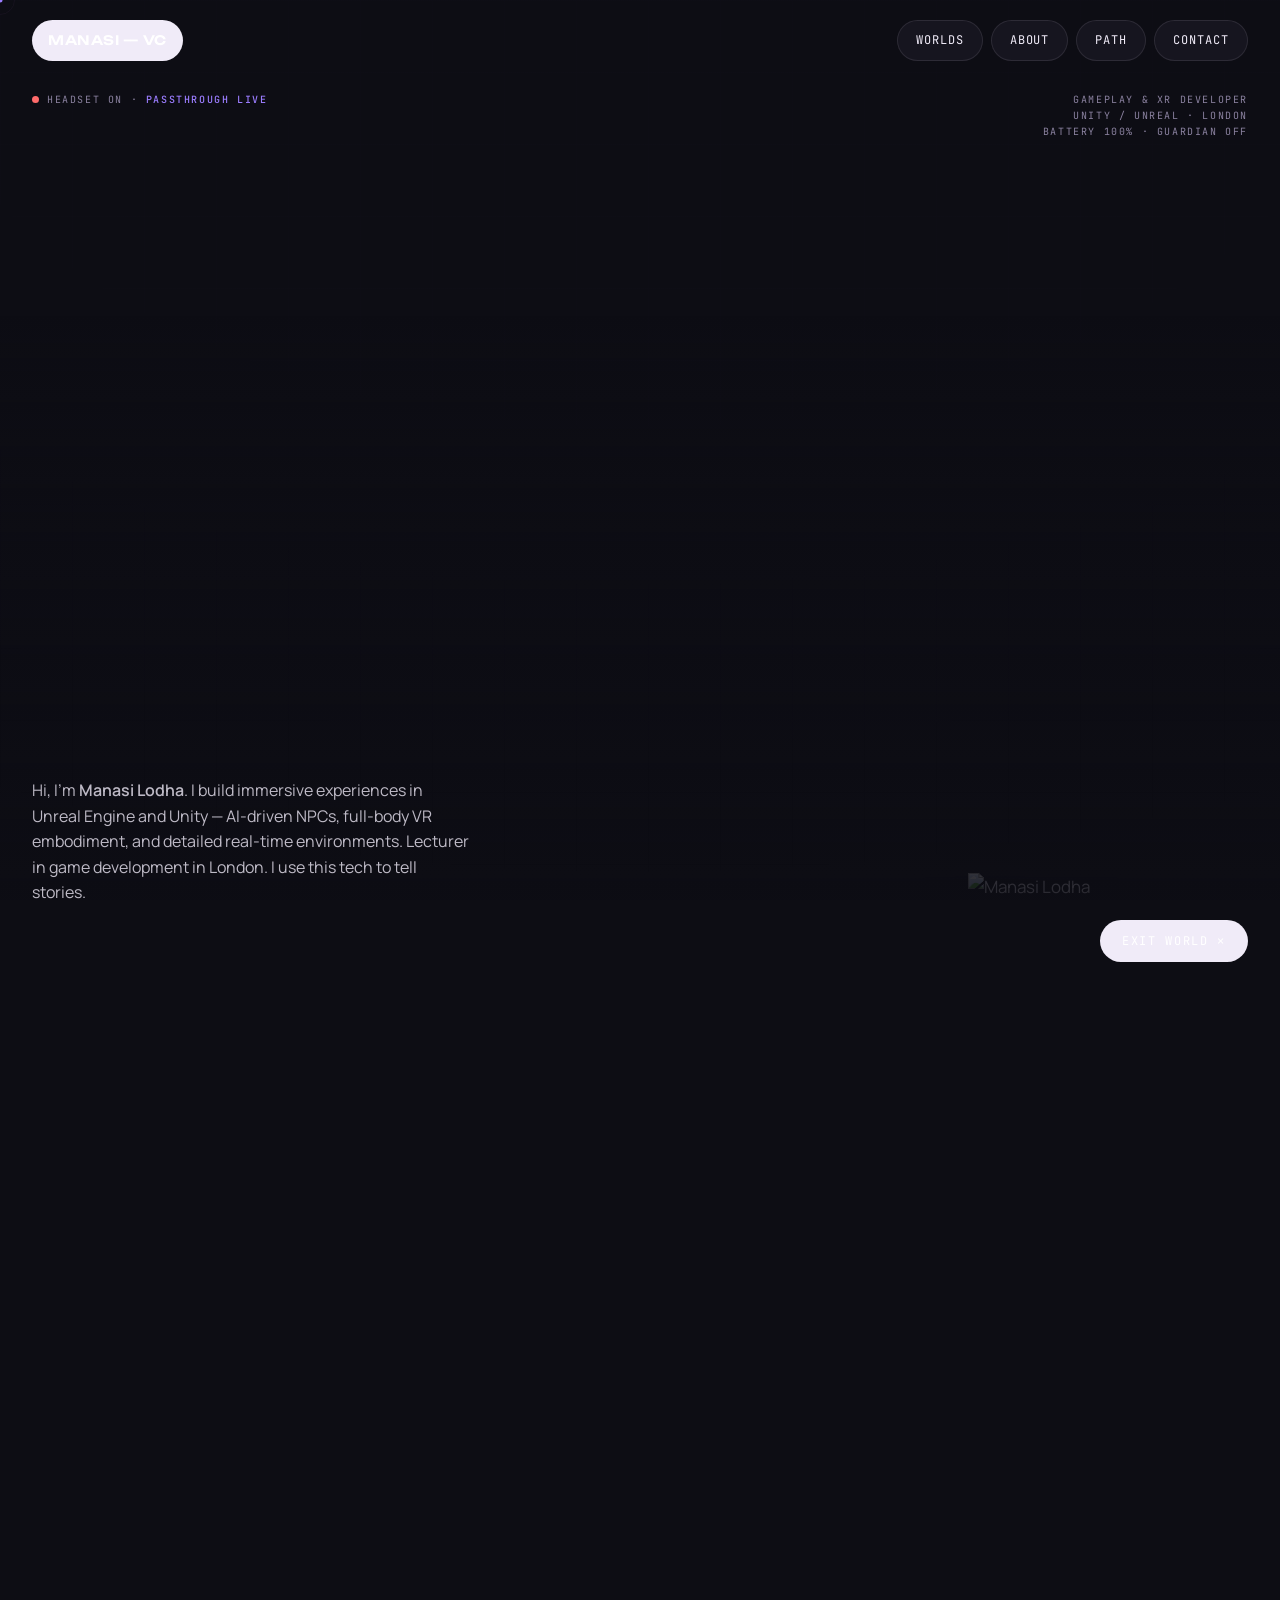
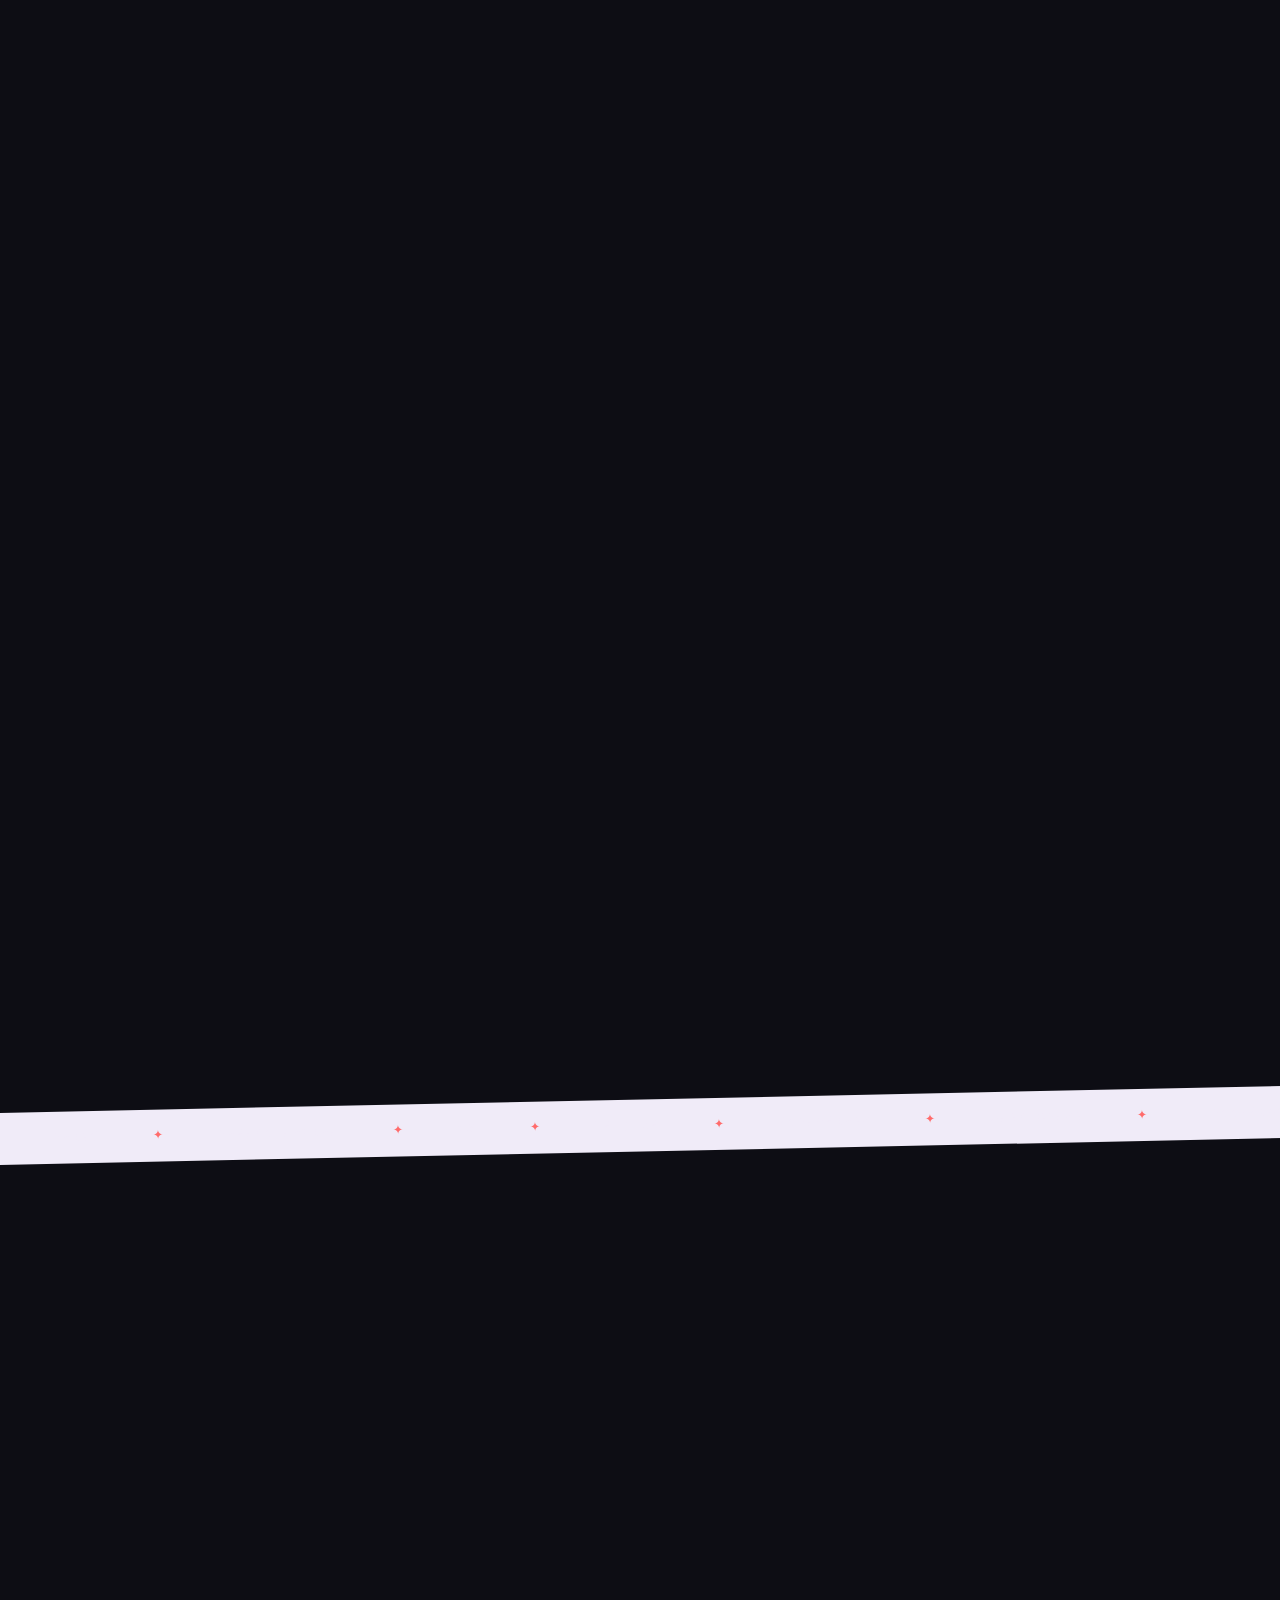
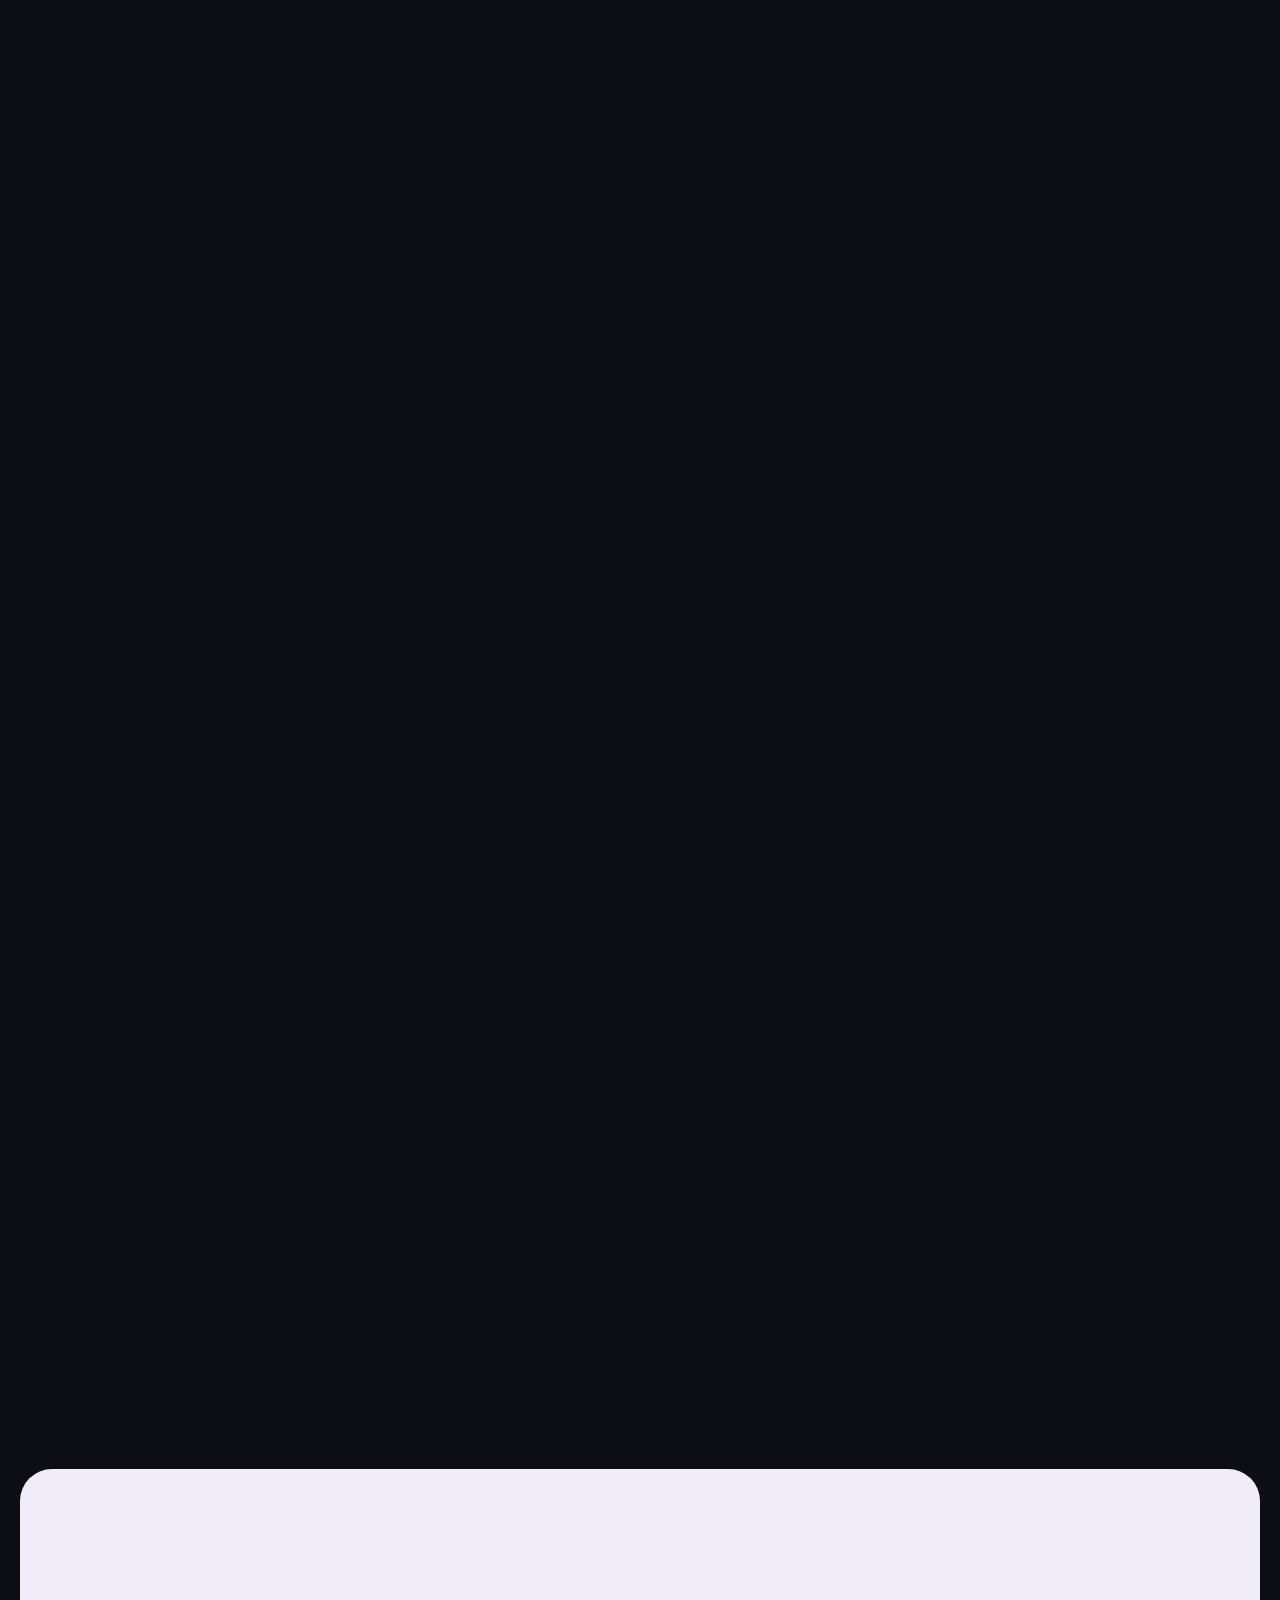
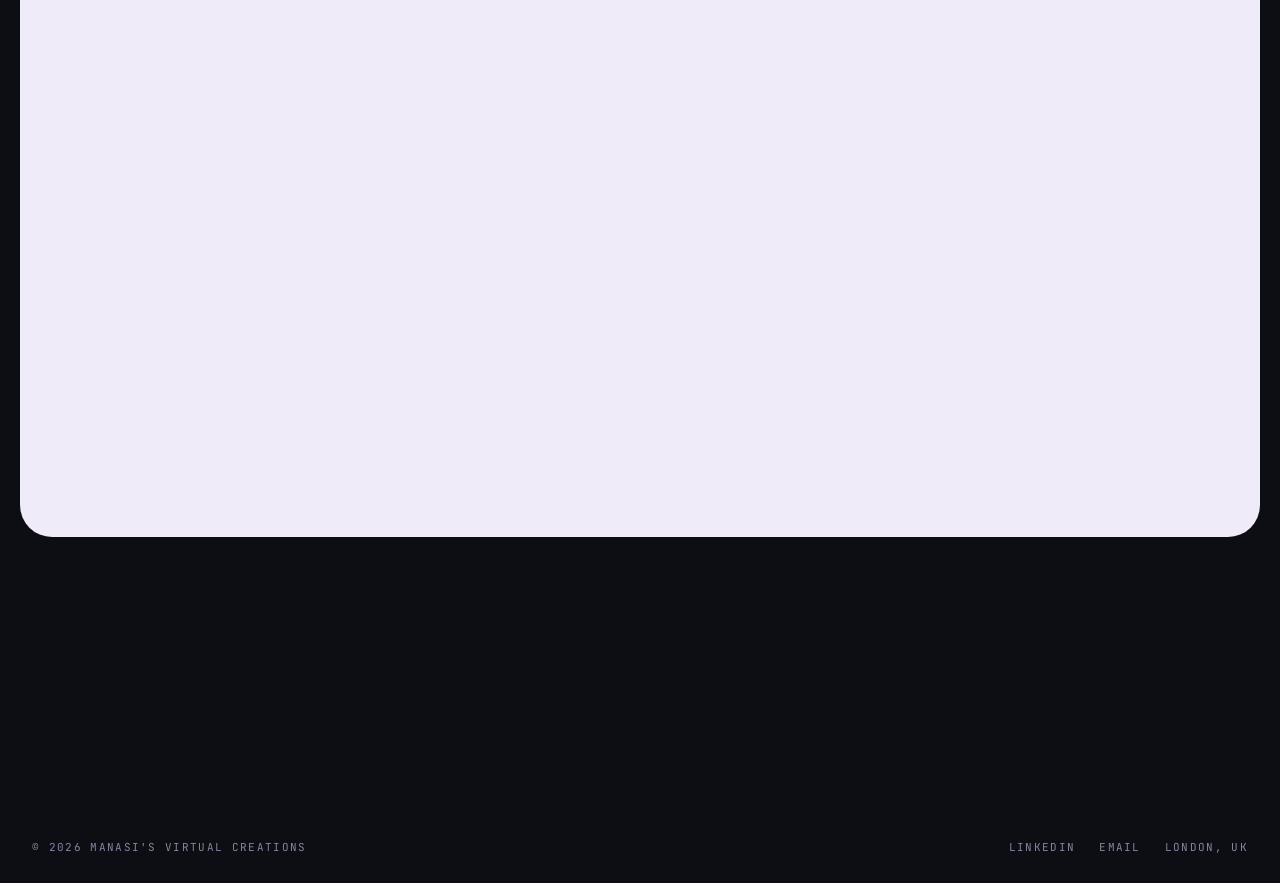
==== Portfolio.dc.html @ 3983968f "Add 4-phase scroll animation: headset floats → turns → eyesight dive → emerge; load real GLTF via im" ====
<!DOCTYPE html>
<html lang="en">
<head>
<meta charset="UTF-8" />
<meta name="viewport" content="width=device-width, initial-scale=1.0" />
<script type="importmap">
{
  "imports": {
    "three": "https://cdn.jsdelivr.net/npm/three@0.160.0/build/three.module.js",
    "three/addons/": "https://cdn.jsdelivr.net/npm/three@0.160.0/examples/jsm/"
  }
}
</script>
<title>Manasi Lodha — XR &amp; Gameplay Developer</title>
<meta name="description" content="Manasi Lodha builds immersive worlds in Unity and Unreal Engine — full-body VR embodiment, AI-driven NPCs, and mixed reality. London, UK." />
<link rel="icon" href="https://raw.githubusercontent.com/Manasi210/manasi-portfolio/main/assets/logo-circle.png" />

<link rel="preconnect" href="https://fonts.googleapis.com">
<link rel="preconnect" href="https://fonts.gstatic.com" crossorigin>
<link href="https://fonts.googleapis.com/css2?family=Unbounded:wght@500;600;700&family=Manrope:wght@400;500;600;700&family=JetBrains+Mono:wght@400;500&display=swap" rel="stylesheet">

<style>
/* ============================================================
   TOKENS — "daylight VR viewport"
   ============================================================ */
:root{
  --bg:        #0D0D14;
  --panel:     #16151F;
  --ink:       #F0EBF8;
  --muted:     #8B82A0;
  --line:      rgba(240,235,248,0.10);
  --violet:    #9B7DFF;
  --coral:     #FF6B6B;
  --split-r:   rgba(255,60,60,0.75);
  --split-c:   rgba(120,80,255,0.75);
  --font-d: 'Unbounded', sans-serif;
  --font-b: 'Manrope', sans-serif;
  --font-m: 'JetBrains Mono', monospace;
  --ease-out: cubic-bezier(0.22,1,0.36,1);
}

*{margin:0;padding:0;box-sizing:border-box;}
html.lenis, html.lenis body{height:auto;}
.lenis.lenis-smooth{scroll-behavior:auto !important;}

body{
  background:var(--bg);
  color:var(--ink);
  font-family:var(--font-b);
  font-size:17px;line-height:1.6;
  -webkit-font-smoothing:antialiased;
  overflow-x:hidden;
}
::selection{background:var(--violet);color:#fff;}
a{color:inherit;text-decoration:none;}
img,video{display:block;max-width:100%;}
button,input,textarea{font-family:inherit;color:inherit;}
button{background:none;border:none;cursor:pointer;}

.grid-layer{
  position:fixed;inset:0;pointer-events:none;z-index:1;
  background-image:
    linear-gradient(rgba(42,30,51,0.045) 1px, transparent 1px),
    linear-gradient(90deg, rgba(42,30,51,0.045) 1px, transparent 1px);
  background-size:72px 72px;
  mask-image:radial-gradient(120% 100% at 50% 0%, #000 30%, transparent 100%);
}
.mono{font-family:var(--font-m);font-size:11px;letter-spacing:0.14em;text-transform:uppercase;}


/* ============================================================
   CURSOR — VR gaze reticle
   ============================================================ */
#cursor-dot,#cursor-ring{position:fixed;top:0;left:0;pointer-events:none;z-index:999;border-radius:50%;}
#cursor-dot{width:5px;height:5px;background:var(--violet);transform:translate(-50%,-50%);}
#cursor-ring{
  width:30px;height:30px;border:1.5px solid rgba(42,30,51,0.35);
  transform:translate(-50%,-50%);
  transition:width 0.3s var(--ease-out),height 0.3s var(--ease-out),border-color 0.3s,background 0.3s;
  display:flex;align-items:center;justify-content:center;
}
/* reticle tick marks */
#cursor-ring::before,#cursor-ring::after{
  content:'';position:absolute;background:rgba(42,30,51,0.35);transition:background 0.3s;
}
#cursor-ring::before{width:1.5px;height:6px;top:-8px;}
#cursor-ring::after{width:6px;height:1.5px;left:-8px;}
#cursor-ring .label{font-family:var(--font-m);font-size:10px;letter-spacing:0.1em;color:#fff;opacity:0;transition:opacity 0.2s;}
#cursor-ring.hover{width:52px;height:52px;border-color:var(--violet);}
#cursor-ring.hover::before,#cursor-ring.hover::after{background:var(--violet);}
#cursor-ring.view{width:76px;height:76px;background:var(--violet);border-color:var(--violet);}
#cursor-ring.view .label{opacity:1;}
@media (hover:none){#cursor-dot,#cursor-ring{display:none;}}


/* ============================================================
   NAV
   ============================================================ */
nav{
  position:fixed;top:0;left:0;right:0;z-index:100;
  display:flex;justify-content:space-between;align-items:center;
  padding:20px 32px;
}
nav .brand{
  font-family:var(--font-d);font-weight:600;font-size:13px;letter-spacing:0.04em;
  background:var(--ink);color:#fff;padding:10px 16px;border-radius:99px;
}
nav .links{display:flex;gap:8px;}
nav .links a{
  font-size:12px;letter-spacing:0.08em;text-transform:uppercase;font-family:var(--font-m);
  background:var(--panel);border:1px solid var(--line);padding:10px 18px;border-radius:99px;
  transition:background 0.3s,color 0.3s,border-color 0.3s;
}
nav .links a:hover{background:var(--violet);border-color:var(--violet);color:#fff;}

/* mobile nav toggle */
#navMenu{
  display:none;flex-direction:column;justify-content:center;align-items:center;gap:5px;
  width:42px;height:42px;border-radius:99px;
  background:var(--panel);border:1px solid var(--line);cursor:pointer;
}
#navMenu span{display:block;width:18px;height:1.5px;background:var(--ink);border-radius:2px;transition:transform 0.3s,opacity 0.3s;}
#navMenu.open span:nth-child(1){transform:translateY(6.5px) rotate(45deg);}
#navMenu.open span:nth-child(2){opacity:0;}
#navMenu.open span:nth-child(3){transform:translateY(-6.5px) rotate(-45deg);}

/* mobile nav overlay */
#mobileNav{
  display:none;position:fixed;inset:0;z-index:99;
  background:var(--bg);
  flex-direction:column;align-items:center;justify-content:center;gap:8px;
  opacity:0;pointer-events:none;transition:opacity 0.35s;
}
#mobileNav.open{opacity:1;pointer-events:auto;}
#mobileNav a{
  font-family:var(--font-d);font-weight:600;font-size:clamp(28px,8vw,52px);
  text-transform:uppercase;letter-spacing:-0.01em;color:var(--ink);
  transition:color 0.2s;padding:8px 20px;
}
#mobileNav a:hover{color:var(--violet);}

/* ============================================================
   HERO — Quest 3 stage
   ============================================================ */
#hero{position:relative;height:300svh;min-height:680px;overflow:visible;}
#hero .sticky-shell{position:sticky;top:0;height:100svh;overflow:hidden;}
#world{position:absolute;inset:0;z-index:0;}
#hero .inner{
  position:relative;z-index:2;height:100%;
  display:flex;flex-direction:column;justify-content:flex-end;
  padding:0 32px 40px;pointer-events:none;
  background:linear-gradient(to top, rgba(13,13,20,0.88) 0%, rgba(13,13,20,0.4) 40%, transparent 65%);
}
#hero .inner a,#hero .inner .scroll-cue{pointer-events:auto;}
.hud{position:absolute;z-index:2;font-family:var(--font-m);font-size:10px;letter-spacing:0.16em;color:var(--muted);text-transform:uppercase;}
.hud b{color:var(--violet);font-weight:500;}
.hud .dot{display:inline-block;width:7px;height:7px;border-radius:50%;background:var(--coral);margin-right:8px;animation:pulse 2.4s infinite;}
@keyframes pulse{0%,100%{box-shadow:0 0 0 0 rgba(255,107,59,0.45);}50%{box-shadow:0 0 0 8px rgba(255,107,59,0);}}
.hud.tl{top:92px;left:32px;}
.hud.tr{top:92px;right:32px;text-align:right;}
.hud.bl{bottom:32px;left:32px;display:none;}

.h-title{
  font-family:var(--font-d);font-weight:600;
  font-size:clamp(38px,8.8vw,136px);
  line-height:1.0;letter-spacing:-0.01em;text-transform:uppercase;
}
.h-title .row{display:block;overflow:hidden;padding-bottom:0.08em;}
.h-title .row > span{display:inline-block;transform:translateY(115%);}
.h-title .indent{padding-left:clamp(30px,10vw,180px);}
.h-title .accent{color:var(--violet);}
.aberrate{
  --ax:0px;--ay:0px;
  text-shadow:
    calc(var(--ax) * -1) calc(var(--ay) * -1) 0 var(--split-r),
    var(--ax) var(--ay) 0 var(--split-c);
}
.h-sub{display:flex;justify-content:space-between;align-items:flex-end;gap:32px;margin-top:30px;flex-wrap:wrap;}
.h-sub p{max-width:440px;color:var(--ink);font-size:16px;opacity:0.78;}
.h-sub p b{color:var(--ink);font-weight:600;}
.scroll-cue{display:flex;align-items:center;gap:12px;color:var(--muted);}
.scroll-cue .bar{width:1.5px;height:44px;background:var(--line);position:relative;overflow:hidden;}
.scroll-cue .bar::after{content:'';position:absolute;left:0;top:-100%;width:100%;height:100%;background:var(--violet);animation:drop 1.8s var(--ease-out) infinite;}
@keyframes drop{to{top:100%;}}

/* hero player card — her photo, character-select style */
#playerCard{
  position:absolute;right:clamp(24px,2.5vw,40px);top:50%;transform:translateY(-54%) rotate(3deg);
  z-index:2;width:clamp(180px,16vw,240px);
  background:var(--panel);border-radius:20px;padding:10px 10px 14px;
  box-shadow:0 20px 50px rgba(42,30,51,0.22);
  border:1px solid var(--line);
  transition:transform 0.5s var(--ease-out);
}
#playerCard:hover{transform:translateY(-56%) rotate(0deg) scale(1.03);}
#playerCard .photo{
  border-radius:12px;overflow:hidden;aspect-ratio:3/4;
  background:linear-gradient(160deg,var(--violet),#A78BFF 55%,var(--coral));
  display:flex;align-items:flex-end;justify-content:center;
}
#playerCard .photo img{
  width:100%;height:100%;
  object-fit:contain;object-position:bottom center; /* full cutout visible, standing on the card base */
  filter:drop-shadow(0 10px 24px rgba(42,30,51,0.35));
}
#playerCard .pc-name{
  font-family:var(--font-d);font-weight:600;font-size:12px;margin-top:10px;text-transform:uppercase;
}
#playerCard .pc-role{font-family:var(--font-m);font-size:10px;letter-spacing:0.14em;text-transform:uppercase;color:var(--muted);margin-top:4px;}
#playerCard .pc-lvl{
  position:absolute;top:-14px;left:-14px;
  background:var(--coral);color:#fff;border-radius:99px;
  font-family:var(--font-d);font-weight:700;font-size:12px;
  padding:9px 15px;box-shadow:0 8px 20px rgba(255,107,59,0.4);
  transform:rotate(-8deg);
}
@media (max-width:1280px){#playerCard{display:none;}}

/* standalone hero photo — shown when player card is hidden */
#heroFloatImg{
  position:absolute;right:32px;bottom:0;z-index:2;
  width:clamp(160px,22vw,280px);
  pointer-events:none;
  display:none;
}
#heroFloatImg img{
  width:100%;height:auto;
  object-fit:contain;object-position:bottom center;
  filter:drop-shadow(0 8px 24px rgba(42,30,51,0.3));
}
@media (max-width:1280px){#heroFloatImg{display:block;}}
@media (max-width:600px){#heroFloatImg{width:clamp(120px,30vw,180px);right:16px;}}

/* ============================================================
   MARQUEE
   ============================================================ */
.marquee{
  overflow:hidden;padding:16px 0;position:relative;z-index:2;
  background:var(--ink);color:#F0EBF8;transform:rotate(-1.2deg) scale(1.02);
}
.marquee .track{display:flex;gap:52px;width:max-content;animation:scrollX 30s linear infinite;}
.marquee:hover .track{animation-play-state:paused;}
.marquee span{font-family:var(--font-m);font-size:12px;letter-spacing:0.18em;text-transform:uppercase;white-space:nowrap;}
.marquee span::before{content:'✦';color:var(--coral);margin-right:52px;}
@keyframes scrollX{to{transform:translateX(-50%);}}

/* ============================================================
   SECTIONS
   ============================================================ */
section{position:relative;z-index:2;padding:clamp(90px,12vw,160px) 32px;}
.wrap{max-width:1440px;margin:0 auto;}
.sec-head{display:flex;justify-content:space-between;align-items:baseline;margin-bottom:clamp(44px,6vw,80px);gap:24px;flex-wrap:wrap;}
.sec-head h2{
  font-family:var(--font-d);font-weight:600;text-transform:uppercase;
  font-size:clamp(30px,5vw,68px);line-height:1.05;
}
.sec-head .mono{color:var(--muted);}

/* ============================================================
   WORK — simple list
   ============================================================ */
#work .track{display:flex;flex-direction:column;}
.card{
  display:grid;grid-template-columns:180px 1fr auto;align-items:center;gap:24px;
  padding:20px 0;border-top:1px solid var(--line);cursor:pointer;
  transition:background 0.2s;border-radius:0;background:none;overflow:visible;
}
.card:last-child{border-bottom:1px solid var(--line);}
.card:hover{background:rgba(124,92,255,0.04);}
.card:hover .card-thumb img{transform:scale(1.05);}
.card-thumb{
  width:180px;height:120px;border-radius:14px;overflow:hidden;flex-shrink:0;
  background:var(--ink);
}
.card-thumb img{width:100%;height:100%;object-fit:cover;transition:transform 0.4s var(--ease-out);}
.card-body{min-width:0;}
.card-body h3{
  font-family:var(--font-d);font-weight:600;text-transform:uppercase;
  font-size:clamp(15px,1.8vw,22px);line-height:1.2;margin-bottom:8px;color:var(--ink);
}
.card-body p{color:var(--muted);font-size:14px;line-height:1.5;}
.card-meta{display:flex;gap:8px;margin-top:10px;flex-wrap:wrap;}
.card-meta span{
  font-family:var(--font-m);font-size:10px;letter-spacing:0.12em;text-transform:uppercase;
  background:var(--panel);border:1px solid var(--line);padding:6px 11px;border-radius:99px;color:var(--muted);
}
.card-arr{
  width:44px;height:44px;border-radius:50%;border:1px solid var(--line);
  display:flex;align-items:center;justify-content:center;font-size:18px;flex-shrink:0;
  transition:background 0.3s,border-color 0.3s,transform 0.3s;color:var(--ink);
}
.card:hover .card-arr{background:var(--violet);border-color:var(--violet);color:#fff;transform:rotate(-45deg);}
@media(max-width:600px){
  .card{grid-template-columns:100px 1fr auto;gap:14px;padding:16px 0;}
  .card-thumb{width:100px;height:70px;}
  .card-body p{display:none;}
}

/* ============================================================
   CASE OVERLAY — cover-first
   ============================================================ */
#case{
  position:fixed;inset:0;z-index:200;background:var(--bg);
  transform:translateY(100%);transition:transform 0.7s var(--ease-out);
  overflow-y:auto;overscroll-behavior:contain;
}
#case.open{transform:translateY(0);}
#case .bar{
  position:sticky;top:0;z-index:5;display:flex;justify-content:space-between;align-items:center;
  padding:20px 32px;background:linear-gradient(var(--bg) 55%,transparent);
}
#case .close{
  display:flex;align-items:center;gap:10px;
  font-family:var(--font-m);font-size:12px;letter-spacing:0.14em;text-transform:uppercase;
  background:var(--ink);color:#fff;padding:13px 22px;border-radius:99px;transition:background 0.3s;
}
#case .close:hover{background:var(--violet);}
#case .body{max-width:1200px;margin:0 auto;padding:10px 32px 120px;}
#case .cover{
  border-radius:24px;overflow:hidden;margin-bottom:40px;
  box-shadow:0 30px 70px rgba(42,30,51,0.22);
  aspect-ratio:21/10;background:var(--ink);
}
#case .cover img,#case .cover video{width:100%;height:100%;object-fit:cover;}
#case .kicker{color:var(--violet);}
#case h2{
  font-family:var(--font-d);font-weight:600;text-transform:uppercase;
  font-size:clamp(26px,5vw,68px);line-height:1.04;margin:14px 0 26px;
}
#case .facts{display:flex;gap:40px;flex-wrap:wrap;border-top:1px solid var(--line);border-bottom:1px solid var(--line);padding:18px 0;margin-bottom:40px;}
#case .facts div b{display:block;font-family:var(--font-m);font-size:10px;letter-spacing:0.16em;text-transform:uppercase;color:var(--muted);font-weight:400;margin-bottom:6px;}
#case .facts div{font-weight:600;}
#case .cols{display:grid;grid-template-columns:1.1fr 1fr;gap:48px;margin-bottom:56px;}
#case .cols .hook{font-family:var(--font-d);font-weight:500;font-size:clamp(19px,2.2vw,27px);line-height:1.35;}
#case .cols .txt p{color:var(--muted);margin-bottom:18px;}
#case .tags{display:flex;flex-wrap:wrap;gap:10px;margin-top:20px;}
#case .tags span{font-family:var(--font-m);font-size:11px;letter-spacing:0.1em;text-transform:uppercase;background:var(--panel);border:1px solid var(--line);padding:9px 15px;border-radius:99px;}
#case .gallery{display:grid;grid-template-columns:repeat(2,1fr);gap:16px;}
#case .gallery > *{width:100%;border-radius:16px;overflow:hidden;box-shadow:0 14px 40px rgba(42,30,51,0.14);}
#case .gallery > .wide{grid-column:1 / -1;}
#case .nextp{margin-top:80px;border-top:1px solid var(--line);padding-top:32px;display:block;}
#case .nextp .mono{color:var(--muted);}
#case .nextp h4{font-family:var(--font-d);font-weight:600;text-transform:uppercase;font-size:clamp(22px,3.8vw,48px);line-height:1.05;margin-top:10px;transition:color 0.3s;}
#case .nextp:hover h4{color:var(--violet);}

/* ============================================================
   ABOUT
   ============================================================ */
#about .grid{display:grid;grid-template-columns:0.9fr 1.1fr;gap:clamp(40px,6vw,100px);align-items:start;}
.portrait{position:relative;transform:rotate(-2deg);}
.portrait .frame{
  position:relative;overflow:hidden;border-radius:24px;
  background:linear-gradient(160deg,var(--violet),#A78BFF 60%,var(--coral));
  aspect-ratio:3/4;box-shadow:0 30px 70px rgba(124,92,255,0.3);
  display:flex;align-items:flex-end;justify-content:center;
}
.portrait img{
  width:100%;height:100%;
  object-fit:cover;object-position:center top;
  filter:drop-shadow(0 12px 28px rgba(42,30,51,0.35));
}
.portrait .tag{
  position:absolute;left:16px;bottom:16px;
  font-family:var(--font-m);font-size:10px;letter-spacing:0.16em;text-transform:uppercase;
  background:var(--ink);color:#fff;padding:9px 15px;border-radius:99px;
}
#about .bio p{color:var(--muted);margin-bottom:20px;font-size:clamp(16px,1.4vw,18px);}
#about .bio p b{color:var(--ink);font-weight:600;}
#about .lede{
  font-family:var(--font-d);font-weight:500;font-size:clamp(19px,2.4vw,30px);
  line-height:1.35;margin-bottom:28px;
}
#about .lede em{font-style:normal;color:var(--violet);}
.stats{display:grid;grid-template-columns:repeat(3,1fr);gap:14px;margin:36px 0;}
.stats div{background:var(--panel);border:1px solid var(--line);border-radius:18px;padding:22px;}
.stats b{display:block;font-family:var(--font-d);font-weight:600;font-size:clamp(24px,2.8vw,38px);line-height:1.1;color:var(--violet);}
.stats span{font-family:var(--font-m);font-size:10px;letter-spacing:0.12em;text-transform:uppercase;color:var(--muted);}
.kit{display:flex;flex-wrap:wrap;gap:10px;}
.kit button{
  font-family:var(--font-m);font-size:11px;letter-spacing:0.1em;text-transform:uppercase;
  background:var(--panel);border:1px solid var(--line);padding:10px 16px;border-radius:99px;
  cursor:pointer;display:inline-flex;align-items:center;gap:8px;
  transition:background 0.3s,color 0.3s,border-color 0.3s,transform 0.2s;
}
.kit button::after{content:'→';color:var(--coral);transition:transform 0.3s;}
.kit button .kicon{font-size:14px;line-height:1;}
.kit button:hover{background:var(--violet);color:#fff;border-color:var(--violet);transform:translateY(-2px);}
.kit button:hover::after{transform:translateX(3px);color:#fff;}
.kit-hint{margin-top:14px;font-size:13px;color:var(--muted);}
.kit-hint b{color:var(--ink);}

/* ============================================================
   XP HUD + TOASTS — the game layer
   ============================================================ */

/* ============================================================
   PATH
   ============================================================ */
#path .item{
  display:grid;grid-template-columns:minmax(120px,220px) 1fr;gap:clamp(20px,4vw,60px);
  padding:34px 0;border-top:1px solid var(--line);
}
#path .item:last-child{border-bottom:1px solid var(--line);}
.path-sub{font-family:var(--font-d);font-weight:600;font-size:clamp(15px,1.6vw,20px);text-transform:uppercase;letter-spacing:0.04em;color:var(--ink);margin-bottom:4px;}
#path .when{font-family:var(--font-m);font-size:12px;letter-spacing:0.14em;color:var(--violet);text-transform:uppercase;padding-top:6px;font-weight:500;}
#path h3{font-family:var(--font-d);font-weight:500;font-size:clamp(17px,2vw,24px);line-height:1.25;}
#path .org{color:var(--muted);margin:6px 0 14px;}
#path ul{list-style:none;}
#path li{color:var(--muted);padding-left:20px;position:relative;margin-bottom:8px;font-size:15px;}
#path li::before{content:'→';position:absolute;left:0;color:var(--coral);}
.ach{display:grid;grid-template-columns:repeat(2,1fr);gap:16px;margin-top:56px;}
.ach div{background:var(--panel);border:1px solid var(--line);border-radius:18px;padding:24px;color:var(--muted);font-size:15px;transition:transform 0.35s var(--ease-out),box-shadow 0.35s;}
.ach div:hover{transform:translateY(-4px);box-shadow:0 18px 40px rgba(42,30,51,0.12);}
.ach b{display:block;font-family:var(--font-m);font-size:10px;letter-spacing:0.16em;text-transform:uppercase;color:var(--violet);font-weight:500;margin-bottom:10px;}

/* ============================================================
   CONTACT — ink block with form
   ============================================================ */
#contact{
  background:var(--ink);color:#F0EBF8;
  border-radius:32px;margin:0 20px 20px;padding:clamp(70px,9vw,120px) 32px;
}
#contact .cgrid{
  max-width:1200px;margin:0 auto;
  display:grid;grid-template-columns:1fr 1fr;gap:clamp(40px,6vw,90px);align-items:start;
}
#contact .mono{color:#A793A6;}
#contact .big{
  font-family:var(--font-d);font-weight:600;text-transform:uppercase;
  font-size:clamp(28px,4.4vw,62px);line-height:1.08;margin:18px 0 24px;
}
#contact .big em{font-style:normal;color:var(--coral);}
#contact .note{color:#C4B2C2;font-size:15px;max-width:420px;}
.form{display:flex;flex-direction:column;gap:14px;}
.form label{font-family:var(--font-m);font-size:10px;letter-spacing:0.16em;text-transform:uppercase;color:#A793A6;margin-bottom:-6px;}
.form input,.form textarea{
  background:rgba(255,244,236,0.06);border:1px solid rgba(255,244,236,0.18);
  border-radius:14px;padding:16px 18px;font-size:15px;color:#F0EBF8;
  outline:none;transition:border-color 0.3s,background 0.3s;resize:vertical;
}
.form input::placeholder,.form textarea::placeholder{color:#8F7C8E;}
.form input:focus,.form textarea:focus{border-color:var(--violet);background:rgba(124,92,255,0.08);}
.form textarea{min-height:120px;}
.form .row2{display:grid;grid-template-columns:1fr 1fr;gap:14px;}
.form .actions{display:flex;gap:12px;flex-wrap:wrap;margin-top:6px;}
.btn{
  display:inline-flex;align-items:center;gap:10px;
  font-family:var(--font-m);font-size:12px;letter-spacing:0.14em;text-transform:uppercase;
  border-radius:99px;padding:17px 30px;transition:background 0.3s,transform 0.2s;cursor:pointer;border:none;
}
.btn.send{background:var(--violet);color:#fff;}
.btn.send:hover{background:var(--coral);}
.btn.li{background:transparent;color:#F0EBF8;border:1px solid rgba(255,244,236,0.25);}
.btn.li:hover{border-color:var(--violet);color:#fff;background:rgba(124,92,255,0.15);}
.form .hint{font-size:12px;color:#8F7C8E;}

/* ============================================================
   KEYPAD — thibaut-style pressable keys
   ============================================================ */
#keypad{padding-top:0;text-align:center;}
#keypad .mono{color:var(--muted);}
.keys{
  display:flex;justify-content:center;gap:14px;flex-wrap:wrap;margin-top:28px;
  perspective:600px;
}
.key{
  --keycol:#1E1D2B;
  position:relative;width:84px;height:84px;border-radius:16px;
  background:var(--keycol);
  border:1px solid var(--line);
  box-shadow:0 7px 0 rgba(42,30,51,0.22), 0 16px 26px rgba(42,30,51,0.16);
  display:flex;flex-direction:column;align-items:center;justify-content:center;gap:5px;
  transition:transform 0.08s ease, box-shadow 0.08s ease, background 0.2s;
  user-select:none;
}
.key .cap{font-family:var(--font-d);font-weight:600;font-size:20px;line-height:1;}
.key .sub{font-family:var(--font-m);font-size:8.5px;letter-spacing:0.12em;text-transform:uppercase;color:var(--muted);}
.key:hover{background:var(--panel);}
.key:active,.key.pressed{
  transform:translateY(6px);
  box-shadow:0 1px 0 rgba(42,30,51,0.22), 0 4px 10px rgba(42,30,51,0.12);
}
.key.violet{--keycol:var(--violet);background:var(--keycol);color:#fff;box-shadow:0 7px 0 #5138C9, 0 16px 26px rgba(124,92,255,0.35);}
.key.violet .sub{color:rgba(255,255,255,0.7);}
.key.violet:hover{background:#6A4DFF;}
.key.violet:active,.key.violet.pressed{box-shadow:0 1px 0 #5138C9, 0 4px 10px rgba(124,92,255,0.3);}
.key.coral{--keycol:var(--coral);background:var(--keycol);color:#fff;box-shadow:0 7px 0 #CC4A1F, 0 16px 26px rgba(255,107,59,0.35);}
.key.coral .sub{color:rgba(255,255,255,0.75);}
.key.coral:hover{background:#FF7052;}
.key.coral:active,.key.coral.pressed{box-shadow:0 1px 0 #CC4A1F, 0 4px 10px rgba(255,107,59,0.3);}
#keypad .tip{margin-top:26px;color:var(--muted);font-size:13px;}
#keypad .tip b{color:var(--ink);font-weight:600;}

footer{
  position:relative;z-index:2;display:flex;justify-content:space-between;align-items:center;gap:16px;flex-wrap:wrap;
  padding:26px 32px;
  font-family:var(--font-m);font-size:11px;letter-spacing:0.12em;text-transform:uppercase;color:var(--muted);
}
footer .fl{display:flex;gap:24px;}
footer a:hover{color:var(--violet);}

.rv{opacity:0;transform:translateY(46px);}

/* ============================================================
   RESPONSIVE
   ============================================================ */

/* --- Tablet (≤900px) --- */
@media (max-width:900px){
  section{padding:clamp(60px,10vw,100px) 28px;}

  /* nav — hide links, show mobile menu */
  nav{padding:16px 24px;}
  nav .links{display:none;}
  nav .brand{font-size:12px;padding:9px 14px;}
  #navMenu{display:flex;}

  /* mobile menu overlay */
  #mobileNav{display:flex;}

  /* hero */
  #hero{min-height:100svh;}
  .hud.tr{display:none;}
  .h-title{font-size:clamp(32px,9vw,72px);}
  .h-sub{flex-direction:column;align-items:flex-start;gap:20px;}
  .h-sub p{max-width:100%;font-size:15px;}

  /* player card hidden */
  #playerCard{display:none;}

  /* work */


  /* about */
  #about .grid{grid-template-columns:1fr;gap:40px;}
  .portrait{max-width:380px;margin:0 auto;transform:none;}
  .portrait .frame{aspect-ratio:4/5;}

  /* path */
  #path .item{grid-template-columns:1fr;gap:8px;}
  #path .when{padding-top:0;}

  /* case study */
  #case .cols{grid-template-columns:1fr;gap:24px;}
  .ach{grid-template-columns:1fr;}

  /* contact */
  #contact .cgrid{grid-template-columns:1fr;gap:40px;}

  /* stats */
  .stats{grid-template-columns:repeat(3,1fr);}

  /* keys */
  .key{width:76px;height:76px;}
}

/* --- Mobile (≤600px) --- */
@media (max-width:600px){
  section{padding:clamp(48px,8vw,80px) 20px;}

  nav{padding:14px 20px;}

  /* hero text */
  .h-title{font-size:clamp(28px,11vw,56px);line-height:1.05;}
  .h-title .indent{padding-left:clamp(16px,6vw,60px);}
  .hud.tl{font-size:9px;left:20px;top:80px;}

  /* work cards — full width scroll */

  /* about */
  .portrait{max-width:300px;}
  .portrait .frame{aspect-ratio:3/4;}
  .stats{grid-template-columns:1fr;gap:12px;}
  #about .lede{font-size:clamp(18px,5vw,24px);}

  /* path */
  #path .item{padding:24px 0;}

  /* case study */
  #case .bar{padding:14px 20px;}
  #case .body{padding:10px 20px 80px;}
  #case .gallery{grid-template-columns:1fr;}
  #case .cover{aspect-ratio:16/9;}
  #case h2{font-size:clamp(22px,7vw,40px);}
  #case .facts{gap:20px;}

  /* contact */
  #contact{padding-left:0;padding-right:0;}
  #contact .cgrid{padding:clamp(32px,6vw,60px) 20px clamp(40px,8vw,80px);}
  .form .row2{grid-template-columns:1fr;}
  #contact .actions{flex-direction:column;}
  .btn{text-align:center;justify-content:center;}

  /* keypad */
  .keys{gap:10px;}
  .key{width:68px;height:68px;border-radius:14px;}
  .key .cap{font-size:18px;}

  /* footer */
  footer{flex-direction:column;align-items:flex-start;gap:12px;padding:24px 20px;}
}

/* --- Small mobile (≤380px) --- */
@media (max-width:380px){
  .h-title{font-size:clamp(24px,12vw,44px);}
  .card{flex:0 0 calc(100vw - 32px);}
  .key{width:60px;height:60px;}
  nav .brand{font-size:11px;padding:8px 12px;}
}

@media (prefers-reduced-motion:reduce){
  *,*::before,*::after{animation-duration:0.001ms !important;transition-duration:0.001ms !important;}
  .rv{opacity:1;transform:none;}
}
</style>
</head>
<body>


<div class="grid-layer" aria-hidden="true"></div>
<div id="cursor-dot" aria-hidden="true"></div>
<div id="cursor-ring" aria-hidden="true"><span class="label">ENTER</span></div>

<!-- GAME LAYER -->

<nav>
  <a class="brand" href="#hero">MANASI — VC</a>
  <div class="links">
    <a href="#work" data-hover>Worlds</a>
    <a href="#about" data-hover>About</a>
    <a href="#path" data-hover>Path</a>
    <a href="#contact" data-hover>Contact</a>
  </div>
  <button id="navMenu" aria-label="Menu"><span></span><span></span><span></span></button>
</nav>
<div id="mobileNav" aria-hidden="true">
  <a href="#work">Worlds</a>
  <a href="#about">About</a>
  <a href="#path">Path</a>
  <a href="#contact">Contact</a>
</div>

<!-- HERO -->
<header id="hero">
  <div class="sticky-shell">
    <div id="world"></div>

    <div class="hud tl"><span class="dot"></span>HEADSET ON · <b>PASSTHROUGH LIVE</b></div>
    <div class="hud tr">GAMEPLAY &amp; XR DEVELOPER<br>UNITY / UNREAL · LONDON<br>BATTERY 100% · GUARDIAN OFF</div>

    <div id="heroFloatImg" aria-hidden="true"><img id="heroFloatPhoto" alt="Manasi Lodha"></div>
    <div id="playerCard" aria-hidden="true">
      <span class="pc-lvl">LVL 99</span>
      <div class="photo"><img id="heroPhoto" alt="Manasi Lodha"></div>
      <div class="pc-name">Manasi Lodha</div>
      <div class="pc-role">Character selected · XR Dev</div>
    </div>

    <div class="inner">
      <h1 class="h-title" id="heroTitle">
        <span class="row"><span class="aberrate">Put the headset on<span style="color:var(--coral)">.</span></span></span>
        <span class="row indent"><span class="aberrate">I'll build the <span class="accent">world</span>.</span></span>
      </h1>
      <div class="h-sub">
        <p class="rv">Hi, I'm <b>Manasi Lodha</b>. I build immersive experiences in Unreal Engine and Unity — AI-driven NPCs, full-body VR embodiment, and detailed real-time environments. Lecturer in game development in London. I use this tech to tell stories.</p>
        <div class="scroll-cue rv">
          <span class="mono">Enter world</span>
          <div class="bar"></div>
        </div>
      </div>
    </div>
  </div>
</header>

<!-- MARQUEE -->
<div class="marquee" aria-hidden="true">
  <div class="track" id="marqueeTrack"></div>
</div>

<!-- WORK -->
<section id="work">
  <div class="wrap">
    <div class="sec-head">
      <h2 class="rv">Worlds<br>I've built</h2>
      <span class="mono rv">// 09 IMMERSIVE PROJECTS — TAP TO ENTER</span>
    </div>
    <div class="carousel">
      <div class="track" id="workTrack"></div>
    </div>
  </div>
</section>

<!-- ABOUT -->
<section id="about">
  <div class="wrap">
    <div class="sec-head">
      <h2 class="rv">About</h2>
      <span class="mono rv">// PLAYER FILE</span>
    </div>
    <div class="grid">
      <div class="portrait rv">
        <div class="frame"><img id="portraitImg" alt="Manasi Lodha" loading="lazy"></div>
        <span class="tag">MANASI LODHA · XR DEV</span>
      </div>
      <div class="bio">
        <p class="lede rv">Happiest when I'm building interactive worlds that make people <em>feel something</em>.</p>
        <p class="rv">Most of my work lives in <b>Unreal Engine and Unity</b>. I love the technical side — full-body inverse kinematics, AI-driven NPCs scripted in Yarn, XR interaction, haptics and spatial audio — but what really pulls me in is using all of it to tell a story or get a message across.</p>
        <p class="rv">Right now I teach Unreal Engine and game development as a <b>Lecturer at the University Campus of Esports</b> in London. Before that I worked as a <b>VR developer at ISRO</b> and finished my MSc in Virtual Reality at Swansea University. Teaching has made me a sharper developer — you really learn a thing once you have to explain it clearly to someone else.</p>
        <p class="rv">I'm steadily moving deeper into AR, mixed reality and digital twins. The goal is simple: projects with real impact, experiences that actually mean something.</p>
        <div class="stats rv">
          <div><b>09</b><span>Shipped worlds</span></div>
          <div><b>+50%</b><span>Training efficiency (Festo MR)</span></div>
          <div><b>MSc</b><span>Virtual Reality, Swansea</span></div>
        </div>
        <div class="kit rv" id="kit"></div>
        <p class="kit-hint rv">↑ These aren't just skills — <b>click one to jump into a project</b> that uses it.</p>
      </div>
    </div>
  </div>
</section>

<!-- PATH -->
<section id="path">
  <div class="wrap">
    <div class="sec-head">
      <h2 class="rv">The path<br>so far</h2>
      <span class="mono rv">// QUEST LOG</span>
    </div>
    <h3 class="path-sub rv">Experience</h3>
    <div id="expList"></div>
    <h3 class="path-sub rv" style="margin-top:56px;">Education</h3>
    <div id="eduList"></div>
    <div class="ach" id="achList"></div>
  </div>
</section>

<!-- CONTACT -->
<section id="contact">
  <div class="cgrid">
    <div>
      <span class="mono rv">// NEW GAME +</span>
      <h2 class="big rv aberrate">Got an immersive idea?<br><em>Let's build it.</em></h2>
      <p class="note rv">Have a VR, AR or XR project in mind? Fill this in and hit send — it opens a ready-made email to me. Prefer LinkedIn? Use the key.</p>
    </div>
    <div class="form rv">
      <label for="f-name">Name</label>
      <input id="f-name" type="text" placeholder="Your name" autocomplete="name">
      <div class="row2">
        <div style="display:flex;flex-direction:column;gap:14px;">
          <label for="f-email">Email</label>
          <input id="f-email" type="email" placeholder="you@studio.com" autocomplete="email">
        </div>
        <div style="display:flex;flex-direction:column;gap:14px;">
          <label for="f-topic">Project type</label>
          <input id="f-topic" type="text" placeholder="VR / AR / MR / Game">
        </div>
      </div>
      <label for="f-msg">Message</label>
      <textarea id="f-msg" placeholder="Tell me about the world you want to build…"></textarea>
      <div class="actions">
        <button class="btn send" id="sendBtn" data-hover>Send message ↗</button>
        <a class="btn li" href="https://www.linkedin.com/in/manasi-lodha/" target="_blank" rel="noopener" data-hover>Message on LinkedIn</a>
      </div>
      <span class="hint">Send opens your email app with everything pre-filled — nothing is stored on this site.</span>
    </div>
  </div>
</section>

<!-- KEYPAD -->
<section id="keypad">
  <span class="mono rv">// CONTROLLER — CLICK OR USE YOUR KEYBOARD</span>
  <div class="keys rv" id="keys"></div>
  <p class="tip rv">Pro tip: press <b>W</b>, <b>A</b>, <b>P</b> or <b>C</b> on your keyboard to teleport around.</p>
</section>

<footer>
  <span>© 2026 MANASI'S VIRTUAL CREATIONS</span>
  <div class="fl">
    <a href="https://www.linkedin.com/in/manasi-lodha/" target="_blank" rel="noopener" data-hover>LinkedIn</a>
    <a href="mailto:manasiylodha@gmail.com" data-hover>Email</a>
    <span>London, UK</span>
  </div>
</footer>

<!-- CASE OVERLAY -->
<div id="case" role="dialog" aria-modal="true" aria-label="Project case study">
  <div class="bar">
    <span class="mono" id="caseIndex" style="color:var(--muted)"></span>
    <button class="close" id="caseClose" data-hover>Exit world ✕</button>
  </div>
  <div class="body" id="caseBody"></div>
</div>

<script id="embedded-thumbs">
const THUMBS = {
  "empathy": "[data-uri]",
  "vault": "[data-uri]",
  "hpgolf": "[data-uri]",
  "gambling": "[data-uri]",
  "climate": "[data-uri]",
  "office": "[data-uri]",
  "cafe": "[data-uri]",
  "unreal-anim": "[data-uri]",
  "festo": "[data-uri]",
};
const PORTRAIT_URI = "[data-uri]";
</script>
<script src="https://cdnjs.cloudflare.com/ajax/libs/three.js/0.160.0/three.min.js"></script>
<script src="https://cdnjs.cloudflare.com/ajax/libs/gsap/3.12.5/gsap.min.js"></script>
<script src="https://cdnjs.cloudflare.com/ajax/libs/gsap/3.12.5/ScrollTrigger.min.js"></script>
<script src="https://cdnjs.cloudflare.com/ajax/libs/lenis/1.1.14/lenis.min.js"></script>
<script>
/* ============================================================
   ASSET BASE — raw GitHub URLs (verified working even before
   GitHub Pages is enabled). Set BASE = '' once this file lives
   inside the repo and is served by Pages.
   ============================================================ */
const BASE = 'https://raw.githubusercontent.com/Manasi210/manasi-portfolio/main/';
const A = p => BASE + p;

document.getElementById('portraitImg').src = A('assets/manasi-3-cutout.png');
document.getElementById('heroPhoto').src = A('assets/manasi-2-cutout.png');
document.getElementById('heroFloatPhoto').src = A('assets/manasi-2-cutout.png');


/* ============================================================
   DATA
   ============================================================ */
const PROJECTS = [
  { id:'empathy', title:'Empathy Machine for Hard to Hear', engine:'Unity', medium:'VR', year:'2024',
    peek:'assets/projects-min/empathy.jpg',
    gallery:['assets/projects/empathy/1.mov','assets/projects/empathy/cover.jpeg'],
    tags:['VR IK Embodiment','Meta Haptics','Yarn Dialogue','Reactive NPCs'],
    hook:'Can VR help us experience the world through someone else\u2019s eyes?',
    blurb:'A VR experience that drops you into a restaurant where you can\u2019t hear a word, built so people feel the daily reality of hard-of-hearing folks.',
    body:'I built full-body inverse kinematics for presence, used Meta Haptics to simulate stress responses like a racing heartbeat, and scripted NPCs in Yarn so they react to your gestures. This one really mattered to me. It is proof that VR can be a tool for awareness, not just entertainment.' },
  { id:'vault', title:'Vault Raiders: Save Verdantia', engine:'Unity', medium:'VR', year:'2024',
    peek:'assets/projects-min/vault.jpg',
    gallery:['assets/projects/vault-raiders/1.mp4','assets/projects/vault-raiders/2.png'],
    tags:['XR Interaction Toolkit','Hand Grab & Throw','Power-ups','Boss Fights'],
    hook:'Ever battled a giant Teddy Monster in VR? Now is your chance.',
    blurb:'An action-packed VR adventure where YOU are the hero. Battle a giant Teddy Monster, grab Monkey Bombs and Ice Bombs, and save the world one level at a time.',
    body:'I designed dynamic hand interactions for grabbing and throwing, levels that run from castles to candy lands to icy boss fights, and immersive hazards like slippery floors and crumbling paths. Built in Unity with the XR Interaction Toolkit, with clean modular C# systems for enemy behaviour, inventory and interaction.' },
  { id:'hpgolf', title:'Harry Potter Magical Mini-Golf', engine:'Unity', medium:'VR', year:'2023',
    peek:'assets/projects-min/hpgolf.jpg',
    gallery:[1,2,3,4,5,6,7,8].map(n=>`assets/projects/harry-potter-mini-golf/${n}.png`),
    tags:['Animator System','Magical Portals','Teleportation','Spatial Audio'],
    hook:'Easy to learn, difficult to master. Magical mini-golf across Hogwarts.',
    blurb:'A VR mini-golf adventure through the wizarding world. Each hole recreates an iconic scene, and the Sorting Hat assigns your Hogwarts house at the end.',
    body:'I built story-driven levels across Hogwarts, the Forbidden Forest and Hagrid\u2019s Hut. The Unity Animator drives moving trains, flying owls and magical portals, while physics interactions and spatial audio pull the whole thing together.' },
  { id:'gambling', title:'Gambling Room', engine:'Unity', medium:'AI NPCS', year:'2024',
    peek:'assets/projects-min/gambling.jpg',
    gallery:[1,2,3,4,5,6,7,8,9,10].map(n=>`assets/projects/gambling-room/${n}.png`),
    tags:['AI-Driven NPCs','Yarn Dialogue','Head-Tracking','Built-in Music Player'],
    hook:'A realistic yet surreal world. Cinematic, reactive, alive.',
    blurb:'A high-stakes VR gambling den brought to life with AI-driven NPCs, dynamic lighting and interactive elements. Cinematic and a little surreal.',
    body:'The NPCs respond to your actions through Yarn dialogue and head-tracking, so they follow and react to you. I spent a lot of time on the dynamic lighting and added an in-game music player so players can set the mood themselves.' },
  { id:'climate', title:'Climate Change Awareness', engine:'Unity', medium:'VR', year:'2024',
    peek:'assets/projects-min/climate.jpg',
    gallery:['assets/projects/climate-change/cover.mp4',...[1,2,3,4,5,6,7,8].map(n=>`assets/projects/climate-change/${n}.png`)],
    tags:['Recycling Mini-Games','Ambisonic Audio','Recycled-Art Gallery','Educational'],
    hook:'Every everyday choice shapes the planet. Feel it in VR.',
    blurb:'An interactive VR project about sustainable choices. Sort waste, run the recycling lab, and see how everyday decisions shape the planet.',
    body:'I made a Garbage Sorting game and a Recycling Lab that teach how materials get recycled, plus a gallery of upcycled products and a recycled lion sculpture. Ambisonic NPC audio and real sustainability facts help the message land.' },
  { id:'office', title:'Modern Office Interiors', engine:'Unreal', medium:'3D ENV', year:'2023',
    peek:'assets/projects-min/office.jpg',
    gallery:[1,2,3,4,5,6,7,8,9].map(n=>`assets/projects/modern-office/${n}.png`),
    tags:['Material Craft','Themed Sections','Realistic Lighting','Environment Design'],
    hook:'From lighting to materials, every detail meticulously crafted.',
    blurb:'A meticulously crafted head-office environment with themed sections. Every detail, from lighting to materials, designed for a realistic, immersive space.',
    body:'Built in Unreal Engine, I designed every detail of a head office and gave each section its own theme to balance aesthetics and function. A real study in environment design, material selection and lighting.' },
  { id:'cafe', title:'Cafe Design', engine:'Unity', medium:'3D ENV', year:'2023',
    peek:'assets/projects-min/cafe.jpg',
    gallery:[1,2,3,4,5,6,7,8].map(n=>`assets/projects/cafe-design/${n}.png`),
    tags:['Interior Design','Intricate Detail'],
    hook:'A cosy, intricately detailed virtual cafe.',
    blurb:'A cosy cafe environment created in Unity with intricate interior detailing.',
    body:'A focused interior-design study in Unity, with warm materials, considered lighting and lots of small intricate props.' },
  { id:'unreal-anim', title:'Unreal Animation', engine:'Unreal', medium:'CINEMATIC', year:'2024',
    peek:'assets/projects-min/unreal-anim.jpg',
    gallery:['assets/projects/unreal-animation/1.mp4'],
    tags:['Character Animation','Cinematic','Environment Design'],
    hook:'Storytelling through motion and atmosphere.',
    blurb:'A cinematic scene of a tense woman on a ship. Character animation and environment design in Unreal Engine.',
    body:'I designed and animated a cinematic scene including character animation and environment design, playing with mood, pacing and camera in Unreal Engine.' },
  { id:'festo', title:'Festo Mixed Reality Experience', engine:'Unity', medium:'MR', year:'2024',
    peek:'assets/projects-min/festo.jpg',
    gallery:['assets/projects/festo/1.png','assets/projects/festo/2.png','assets/projects/festo/3.png'],
    tags:['Mixed Reality','Passthrough','Spatial Interaction','Industrial Training'],
    hook:'Where the digital and the physical share the same room.',
    blurb:'A mixed-reality training app built for Festo, blending digital content into the real space for hands-on, spatial interaction on physical machinery.',
    body:'This is where I moved from fully-virtual into mixed reality, anchoring interactive 3D content into the user\u2019s real environment with passthrough and gesture recognition. I used AR Foundation and the Meta XR SDK to overlay spatial UI onto real machines, and the prototype boosted measured training efficiency by 50 percent.' },
];

const MARQUEE = ['Unity','Unreal Engine','C#','VR / XR','Blueprints','Meta Quest','Full-Body IK','Haptics','AI NPCs','Mixed Reality','Spatial Audio','Environment Art','Yarn Dialogue','AR Foundation','Inverse Kinematics','Real-Time Rendering'];
/* skills → the project that shows them off; click = enter that world */
const KIT = [
  { icon:'🎮', label:'Unreal Engine',          proj:'office' },
  { icon:'🧊', label:'Unity',                  proj:'vault' },
  { icon:'🕹️', label:'XR Interaction Toolkit', proj:'vault' },
  { icon:'🧍', label:'VR IK / Embodiment',     proj:'empathy' },
  { icon:'🤖', label:'AI NPCs (Yarn)',         proj:'gambling' },
  { icon:'🥽', label:'Mixed Reality',          proj:'festo' },
  { icon:'🔊', label:'Spatial Audio',          proj:'hpgolf' },
  { icon:'🎬', label:'Cinematic Animation',    proj:'unreal-anim' },
  { icon:'🏙️', label:'Environment Design',     proj:'cafe' },
  { icon:'🌱', label:'Educational VR',         proj:'climate' },
];
const EXPERIENCE = [
  { when:'2024 – Present', role:'Lecturer, Unreal Engine & Game Dev', org:'University Campus of Esports, London',
    points:['Deliver the UE5 curriculum covering real-time environments, Blueprint scripting, level design and interactive systems.',
            'Guide students through iterative development, troubleshooting Blueprint and performance issues live across several projects at once.',
            'Translate complex engine concepts for non-technical audiences, which has sharpened my own technical mastery.'] },
  { when:'Jul – Dec 2023', role:'Virtual Reality Developer', org:'Indian Space Research Organisation (ISRO)',
    points:['Worked with 10+ scientists to create data-driven, high-fidelity simulations deployed on VR platforms.',
            'Built player mechanics, environment interactions and performance-optimised scenes for portable VR headsets.'] },
];
const EDUCATION = [
  { when:'2024 – 2025', role:'MSc Virtual Reality', org:'Swansea University, UK',
    points:['Subject Representative. Research focused on real-time XR systems and user interaction design.'] },
  { when:'2020 – 2024', role:'B.E. Artificial Intelligence & Data Science', org:'University of Pune, India',
    points:['Built an AI/ML prediction model for urban planning, copyright registered with the Government of India (No. L-148561/2024).'] },
];
const ACH = [
  { k:'Award', t:'1st Prize, NASA Space Apps Challenge (State level), for an XR-based space data visualisation solution.' },
  { k:'Copyright', t:'Government of India copyright registration for an original AI/ML urban simulation system (L-148561/2024).' },
  { k:'Leadership', t:'Subject Representative for MSc VR at Swansea University, appointed for academic and leadership excellence.' },
  { k:'ISRO', t:'ISRO internship certification (2023) and a recommendation letter from the ISRO Chair.' },
];

const prefersReduced = window.matchMedia('(prefers-reduced-motion: reduce)').matches;
const isTouch = window.matchMedia('(hover: none)').matches;

/* ============================================================
   BUILD DOM
   ============================================================ */
document.getElementById('marqueeTrack').innerHTML = [...MARQUEE, ...MARQUEE].map(m=>`<span>${m}</span>`).join('');
document.getElementById('kit').innerHTML = KIT.map((k,i)=>`<button data-kit="${i}" data-hover><span class="kicon">${k.icon}</span>${k.label}</button>`).join('');
document.getElementById('kit').addEventListener('click', e=>{
  const b = e.target.closest('[data-kit]');
  if (!b) return;
  const id = KIT[+b.dataset.kit].proj;
  const idx = PROJECTS.findIndex(p=>p.id===id);
  if (idx > -1){ openCase(idx); }
});

/* thumbnail source: embedded data URI if present, else remote */
const T = p => (typeof THUMBS !== 'undefined' && THUMBS[p.id]) ? THUMBS[p.id] : A(p.peek);

const workTrack = document.getElementById('workTrack');
workTrack.innerHTML = PROJECTS.map((p,i)=>`
  <article class="card rv" data-i="${i}">
    <div class="card-thumb"><img src="${T(p)}" alt="${p.title}" loading="${i<3?'eager':'lazy'}"></div>
    <div class="card-body">
      <h3>${p.title}</h3>
      <p>${p.hook}</p>
      <div class="card-meta"><span>${p.medium}</span><span>${p.engine}</span><span>${p.year}</span></div>
    </div>
    <div class="card-arr">→</div>
  </article>`).join('');

function renderPathItems(arr){ return arr.map(j=>`
  <div class="item rv">
    <div class="when">${j.when}</div>
    <div>
      <h3>${j.role}</h3>
      <div class="org">${j.org}</div>
      <ul>${j.points.map(pt=>`<li>${pt}</li>`).join('')}</ul>
    </div>
  </div>`).join(''); }
document.getElementById('expList').innerHTML = renderPathItems(EXPERIENCE);
document.getElementById('eduList').innerHTML = renderPathItems(EDUCATION);

document.getElementById('achList').innerHTML = ACH.map(a=>`
  <div class="rv"><b>${a.k}</b>${a.t}</div>`).join('');

function runLoader(){ introAnim(); }

/* ============================================================
   SMOOTH SCROLL + REVEALS
   ============================================================ */
let lenis = null;
if (!prefersReduced && window.Lenis){
  lenis = new Lenis({ lerp: 0.09 });
  function raf(time){ lenis.raf(time); requestAnimationFrame(raf); }
  requestAnimationFrame(raf);
}
gsap.registerPlugin(ScrollTrigger);
if (lenis) lenis.on('scroll', ScrollTrigger.update);

function goTo(sel){
  const el = document.querySelector(sel);
  if (!el) return;
  if (lenis) lenis.scrollTo(el, { offset: 0 }); else el.scrollIntoView({behavior:'smooth'});
}
document.querySelectorAll('nav .links a, nav .brand, #mobileNav a').forEach(a=>{
  a.addEventListener('click', e=>{
    const id = a.getAttribute('href');
    if (id && id.startsWith('#')){ e.preventDefault(); closeMobileNav(); goTo(id); }
  });
});

/* mobile nav */
const navMenuBtn = document.getElementById('navMenu');
const mobileNavEl = document.getElementById('mobileNav');
function closeMobileNav(){
  navMenuBtn.classList.remove('open');
  mobileNavEl.classList.remove('open');
  mobileNavEl.setAttribute('aria-hidden','true');
}
navMenuBtn && navMenuBtn.addEventListener('click', ()=>{
  const open = navMenuBtn.classList.toggle('open');
  mobileNavEl.classList.toggle('open', open);
  mobileNavEl.setAttribute('aria-hidden', String(!open));
});

function introAnim(){
  if (prefersReduced) return;
  gsap.to('#heroTitle .row > span', { y: 0, duration: 1.1, ease: 'power4.out', stagger: 0.12, delay: 0.15 });
  gsap.to('#hero .rv', { opacity: 1, y: 0, duration: 1, ease: 'power3.out', stagger: 0.1, delay: 0.7 });
}
if (prefersReduced){
  document.querySelectorAll('#heroTitle .row > span').forEach(s=>s.style.transform='none');
}

/* Use IntersectionObserver for .rv reveals — far less overhead than per-element ScrollTrigger */
if (prefersReduced){
  document.querySelectorAll('.rv').forEach(el=>{ el.style.opacity=1; el.style.transform='none'; });
} else {
  const rvObs = new IntersectionObserver((entries)=>{
    entries.forEach(entry=>{
      if (!entry.isIntersecting) return;
      const el = entry.target;
      gsap.to(el, { opacity:1, y:0, duration:0.85, ease:'power3.out', delay: +el.dataset.rvd||0 });
      rvObs.unobserve(el);
    });
  }, { threshold:0.12, rootMargin:'0px 0px -40px 0px' });
  document.querySelectorAll('.rv').forEach(el=>rvObs.observe(el));
}

/* ============================================================
   CURSOR + ABERRATION
   ============================================================ */
const dot = document.getElementById('cursor-dot');
const ring = document.getElementById('cursor-ring');
let mx = innerWidth/2, my = innerHeight/2, rx = mx, ry = my;

if (!isTouch){
  addEventListener('mousemove', e=>{
    mx = e.clientX; my = e.clientY;
    dot.style.transform = `translate(${mx}px,${my}px) translate(-50%,-50%)`;
    const ax = ((mx / innerWidth) - 0.5) * 9;
    const ay = ((my / innerHeight) - 0.5) * 5;
    document.querySelectorAll('.aberrate').forEach(el=>{
      el.style.setProperty('--ax', ax.toFixed(2) + 'px');
      el.style.setProperty('--ay', ay.toFixed(2) + 'px');
    });
  });
  let lastRing = 0;
  (function ringLoop(ts){
    requestAnimationFrame(ringLoop);
    if (ts - lastRing < 16) return; /* cap at ~60fps */
    lastRing = ts;
    rx += (mx - rx) * 0.16; ry += (my - ry) * 0.16;
    ring.style.transform = `translate(${rx}px,${ry}px) translate(-50%,-50%)`;
  })(0);
  document.addEventListener('mouseover', e=>{
    /* no view-cursor on cards — it was blocking UX */
    if (e.target.closest('a,button,input,textarea,[data-hover]')) ring.classList.add('hover');
    else ring.classList.remove('hover');
  });
}

/* ============================================================
   WORK GRID — click card to open case study
   ============================================================ */
workTrack.querySelectorAll('.card').forEach(card=>{
  card.addEventListener('click', ()=>openCase(+card.dataset.i));
});

/* ============================================================
   CASE OVERLAY
   ============================================================ */
const caseEl = document.getElementById('case');
const caseBody = document.getElementById('caseBody');
const caseIndex = document.getElementById('caseIndex');

function mediaTag(src, wide){
  const url = A(src);
  const cls = wide ? ' class="wide"' : '';
  if (/\.(mp4|mov)$/i.test(src)) return `<video${cls} src="${url}" autoplay muted loop playsinline controls></video>`;
  return `<img${cls} src="${url}" alt="" loading="lazy">`;
}
function coverTag(p){
  const first = p.gallery[0];
  if (/\.(mp4|mov)$/i.test(first)) return `<video src="${A(first)}" autoplay muted loop playsinline poster="${T(p)}"></video>`;
  return `<img src="${T(p)}" alt="${p.title}">`;
}

function openCase(i){
  const p = PROJECTS[i];
  const next = PROJECTS[(i+1) % PROJECTS.length];
  caseIndex.textContent = `WORLD ${String(i+1).padStart(2,'0')} / ${String(PROJECTS.length).padStart(2,'0')}`;
  caseBody.innerHTML = `
    <div class="cover">${coverTag(p)}</div>
    <span class="mono kicker">${p.medium} · ${p.engine} · ${p.year}</span>
    <h2>${p.title}</h2>
    <div class="facts">
      <div><b>Medium</b>${p.medium}</div>
      <div><b>Engine</b>${p.engine}</div>
      <div><b>Year</b>${p.year}</div>
      <div><b>Role</b>Design &amp; Development</div>
    </div>
    <div class="cols">
      <p class="hook">${p.hook}</p>
      <div class="txt">
        <p>${p.blurb}</p>
        <p>${p.body}</p>
        <div class="tags">${p.tags.map(t=>`<span>${t}</span>`).join('')}</div>
      </div>
    </div>
    <div class="gallery">
      ${p.gallery.map((g,k)=>mediaTag(g, k===0)).join('')}
    </div>
    <a class="nextp" data-next="${(i+1) % PROJECTS.length}" data-hover>
      <span class="mono">Next world →</span>
      <h4>${next.title}</h4>
    </a>`;
  caseEl.classList.add('open');
  caseEl.scrollTop = 0;
  document.body.style.overflow = 'hidden';
  if (lenis) lenis.stop();
}
function closeCase(){
  caseEl.classList.remove('open');
  document.body.style.overflow = '';
  if (lenis) lenis.start();
  setTimeout(()=>{ caseBody.querySelectorAll('video').forEach(v=>v.pause()); }, 700);
}
caseBody.addEventListener('click', e=>{
  const nx = e.target.closest('[data-next]');
  if (nx){ e.preventDefault(); openCase(+nx.dataset.next); }
});
document.getElementById('caseClose').addEventListener('click', closeCase);

/* ============================================================
   CONTACT FORM — Send opens a pre-filled email
   ============================================================ */
document.getElementById('sendBtn').addEventListener('click', ()=>{
  const name  = document.getElementById('f-name').value.trim();
  const email = document.getElementById('f-email').value.trim();
  const topic = document.getElementById('f-topic').value.trim();
  const msg   = document.getElementById('f-msg').value.trim();
  const subject = encodeURIComponent(`Portfolio enquiry${topic ? ' — ' + topic : ''}${name ? ' from ' + name : ''}`);
  const body = encodeURIComponent(
`Hi Manasi,

${msg || '(write your message here)'}

— ${name || 'Name'}
${email ? 'Reply to: ' + email : ''}`);
  window.location.href = `mailto:manasiylodha@gmail.com?subject=${subject}&body=${body}`;
});

/* ============================================================
   KEYPAD — pressable keys + real keyboard shortcuts
   ============================================================ */
const KEYS = [
  { cap:'W', sub:'Worlds',  act:()=>goTo('#work') },
  { cap:'A', sub:'About',   act:()=>goTo('#about') },
  { cap:'P', sub:'Path',    act:()=>goTo('#path') },
  { cap:'C', sub:'Contact', act:()=>goTo('#contact'), cls:'violet' },
  { cap:'in', sub:'LinkedIn', act:()=>window.open('https://www.linkedin.com/in/manasi-lodha/','_blank','noopener'), cls:'violet' },
  { cap:'@', sub:'Email',   act:()=>location.href='mailto:manasiylodha@gmail.com', cls:'coral' },
  { cap:'↑', sub:'Top',     act:()=>goTo('#hero') },
];
const keysEl = document.getElementById('keys');
keysEl.innerHTML = KEYS.map((k,i)=>`
  <button class="key ${k.cls||''}" data-k="${i}" data-hover aria-label="${k.sub}">
    <span class="cap">${k.cap}</span><span class="sub">${k.sub}</span>
  </button>`).join('');
keysEl.addEventListener('click', e=>{
  const b = e.target.closest('.key');
  if (b) KEYS[+b.dataset.k].act();
});
function pressKey(i){
  const b = keysEl.querySelector(`[data-k="${i}"]`);
  if (!b) return;
  b.classList.add('pressed');
  setTimeout(()=>b.classList.remove('pressed'), 160);
  KEYS[i].act();
}
addEventListener('keydown', e=>{
  if (e.key === 'Escape'){ closeCase(); return; }
  if (e.target.matches('input,textarea') || caseEl.classList.contains('open')) return;
  const map = { w:0, a:1, p:2, c:3 };
  const i = map[e.key.toLowerCase()];
  if (i !== undefined) pressKey(i);
});

/* ============================================================
   MAGNETIC BUTTONS
   ============================================================ */
if (!isTouch){
  document.querySelectorAll('.btn').forEach(btn=>{
    btn.addEventListener('mousemove', e=>{
      const r = btn.getBoundingClientRect();
      const x = e.clientX - r.left - r.width/2;
      const y = e.clientY - r.top - r.height/2;
      btn.style.transform = `translate(${x*0.2}px, ${y*0.3}px)`;
    });
    btn.addEventListener('mouseleave', ()=>{
      btn.style.transition = 'transform 0.5s cubic-bezier(0.22,1,0.36,1)';
      btn.style.transform = 'translate(0,0)';
      setTimeout(()=>btn.style.transition='', 500);
    });
  });
}

/* ============================================================
   THREE.JS HERO — real Meta Quest 3 GLTF + 4-phase scroll
   ============================================================ */
(function initWorld(){
  if (!window.THREE) return;
  const holder = document.getElementById('world');
  const scene = new THREE.Scene();
  scene.fog = new THREE.FogExp2(0x0d0d14, 0.032);
  const camera = new THREE.PerspectiveCamera(50, holder.clientWidth/holder.clientHeight, 0.01, 100);
  camera.position.set(0, 0.4, 8.5);

  const renderer = new THREE.WebGLRenderer({ antialias: !isTouch, alpha:true, powerPreference:'high-performance' });
  renderer.setPixelRatio(Math.min(devicePixelRatio, isTouch ? 1 : 1.5));
  renderer.setSize(holder.clientWidth, holder.clientHeight);
  holder.appendChild(renderer.domElement);

  /* lights */
  scene.add(new THREE.AmbientLight(0xffffff, 1.4));
  const key = new THREE.DirectionalLight(0xffffff, 2.2);
  key.position.set(3, 5, 6); scene.add(key);
  const rim = new THREE.PointLight(0x9b7dff, 18, 22);
  rim.position.set(-4, 1, 3); scene.add(rim);
  const rim2 = new THREE.PointLight(0xff6b6b, 10, 18);
  rim2.position.set(4, -2, 2); scene.add(rim2);

  /* placeholder fallback geometry (shown while GLTF loads) */
  let quest = new THREE.Group();
  const bodyMat = new THREE.MeshStandardMaterial({color:0x1a1a28,roughness:0.3,metalness:0.02});
  const darkMat = new THREE.MeshStandardMaterial({color:0x1a1920,roughness:0.65});
  const lensMat = new THREE.MeshStandardMaterial({color:0x0d0c12,roughness:0.12,metalness:0.5});
  const strapMat= new THREE.MeshStandardMaterial({color:0x252335,roughness:0.85});
  function rRect(w,h,r){
    const s=new THREE.Shape(),x=-w/2,y=-h/2;
    s.moveTo(x+r,y);s.lineTo(x+w-r,y);s.quadraticCurveTo(x+w,y,x+w,y+r);
    s.lineTo(x+w,y+h-r);s.quadraticCurveTo(x+w,y+h,x+w-r,y+h);
    s.lineTo(x+r,y+h);s.quadraticCurveTo(x,y+h,x,y+h-r);
    s.lineTo(x,y+r);s.quadraticCurveTo(x,y,x+r,y);return s;
  }
  const visor=new THREE.Mesh((()=>{const g=new THREE.ExtrudeGeometry(rRect(2.5,1.05,0.5),{depth:0.45,bevelEnabled:true,bevelThickness:0.28,bevelSize:0.16,bevelSegments:6,curveSegments:12});g.center();return g;})(),bodyMat);
  quest.add(visor);
  const gasket=new THREE.Mesh((()=>{const g=new THREE.ExtrudeGeometry(rRect(2.3,0.95,0.42),{depth:0.16,bevelEnabled:true,bevelThickness:0.07,bevelSize:0.06,bevelSegments:3});g.center();return g;})(),darkMat);
  gasket.position.z=-0.5;quest.add(gasket);
  [[-0.75,0.02],[0,0.06],[0.75,0.02]].forEach(([x,y])=>{
    quest.add(Object.assign(new THREE.Mesh(new THREE.CapsuleGeometry(0.085,0.3,4,12),lensMat),{position:new THREE.Vector3(x,y,0.55)}));
  });
  const armGeo=(()=>{const g=new THREE.ExtrudeGeometry(rRect(0.95,0.3,0.14),{depth:0.1,bevelEnabled:true,bevelThickness:0.03,bevelSize:0.03,bevelSegments:2});g.center();return g;})();
  const armL=new THREE.Mesh(armGeo,strapMat);armL.position.set(-1.6,0.12,-0.4);armL.rotation.y=0.55;quest.add(armL);
  const armR=armL.clone();armR.position.x=1.6;armR.rotation.y=-0.55;quest.add(armR);
  const band=new THREE.Mesh(new THREE.TorusGeometry(1.4,0.1,12,48,Math.PI),strapMat);
  band.rotation.x=Math.PI/2;band.rotation.z=Math.PI;band.position.set(0,0.12,-0.55);band.scale.set(1.2,1.6,0.55);quest.add(band);
  quest.scale.setScalar(1.45);
  quest.position.set(0,0.9,0);
  scene.add(quest);

  /* ---------- particles ---------- */
  const N = isTouch ? 600 : 1800;
  const pos = new Float32Array(N*3), col = new Float32Array(N*3);
  const cInk=new THREE.Color(0x2a1e33),cV=new THREE.Color(0x9b7dff),cC=new THREE.Color(0xff6b6b);
  for(let i=0;i<N;i++){
    pos[i*3]=(Math.random()-0.5)*24;pos[i*3+1]=(Math.random()-0.5)*14;pos[i*3+2]=(Math.random()-0.5)*16-3;
    const rn=Math.random(),c=rn<0.06?cC:(rn<0.3?cV:cInk);
    col[i*3]=c.r;col[i*3+1]=c.g;col[i*3+2]=c.b;
  }
  const geo=new THREE.BufferGeometry();
  geo.setAttribute('position',new THREE.BufferAttribute(pos,3));
  geo.setAttribute('color',new THREE.BufferAttribute(col,3));
  const pmat=new THREE.PointsMaterial({size:0.032,vertexColors:true,transparent:true,opacity:0.6,depthWrite:false});
  const dust=new THREE.Points(geo,pmat);scene.add(dust);

  const ring3d=new THREE.Mesh(new THREE.TorusGeometry(2.6,0.006,8,120),
    new THREE.MeshBasicMaterial({color:0x9b7dff,transparent:true,opacity:0.45}));
  ring3d.rotation.x=Math.PI/2.4;ring3d.position.y=0.85;scene.add(ring3d);

  /* vignette overlay for "eyesight" phase */
  const vigEl = document.createElement('div');
  Object.assign(vigEl.style,{
    position:'fixed',inset:'0',pointerEvents:'none',zIndex:'3',
    background:'radial-gradient(ellipse 55% 42% at 50% 50%, transparent 0%, #000 100%)',
    opacity:'0',transition:'opacity 0.1s'
  });
  document.body.appendChild(vigEl);

  /* ---------- scroll animation setup ---------- */
  let tmx=0,tmy=0,cmx=0,cmy=0,scrollP=0;
  if(!isTouch) addEventListener('mousemove',e=>{
    tmx=(e.clientX/innerWidth-0.5); tmy=(e.clientY/innerHeight-0.5);
  });
  const heroInner=document.querySelector('#hero .inner');
  const heroHuds=document.querySelectorAll('#hero .hud, #playerCard');

  /* scroll zone = hero height minus one viewport (the sticky visible part) */
  function getScrollZone(){ return Math.max(1, (document.getElementById('hero').offsetHeight - innerHeight)); }
  addEventListener('scroll',()=>{ scrollP=Math.min(1, scrollY/getScrollZone()); },{passive:true});

  /* ── 4 PHASES (each covers 0.25 of scrollP 0→1) ─────────────────
     Phase 0–0.25  HERO      headset floats, cursor-follow, gentle bob
     Phase 0.25–0.5 TURN     headset rotates to face camera (front-on)
     Phase 0.5–0.75 DIVE     camera flies through lenses — eyesight vignette
     Phase 0.75–1.0 EMERGE   camera pulls back out the other side, headset turns away
  ──────────────────────────────────────────────────────────────────── */
  function sm(x){return x*x*(3-2*x);} /* smoothstep */
  function remap(v,a,b){return Math.max(0,Math.min(1,(v-a)/(b-a)));} /* remap + clamp */

  const clock=new THREE.Clock();
  let running=true;

  function frame(){
    requestAnimationFrame(frame);
    if(!running) return;
    const t=clock.getElapsedTime();
    cmx+=(tmx-cmx)*0.05; cmy+=(tmy-cmy)*0.05;

    /* swap to real model once loaded */
    if(window._questModel){ quest = window._questModel; window._questModel = null; }

    const p=scrollP; /* 0→1 across full scroll zone */

    /* ── PHASE 0: idle hero (0→0.25) */
    const p0=sm(remap(p,0,0.25));   /* 0→1 as p goes 0→0.25 */

    /* ── PHASE 1: turn to face (0.25→0.5) */
    const p1=sm(remap(p,0.25,0.5));

    /* ── PHASE 2: dive through lenses (0.5→0.75) */
    const p2=sm(remap(p,0.5,0.75));

    /* ── PHASE 3: emerge + pull back (0.75→1.0) */
    const p3=sm(remap(p,0.75,1.0));

    /* -- headset rotation --
       idle: gentle sway + cursor; turn: face forward (ry=0); emerge: turn away */
    const idleRY = (cmx*1.1 + Math.sin(t*0.5)*0.12);
    const idleRX = (cmy*0.55 + Math.sin(t*0.8)*0.05);

    if(p < 0.5){
      /* phases 0+1: sway fades as headset turns to face */
      quest.rotation.y = idleRY * (1-p1);
      quest.rotation.x = idleRX * (1-p1);
    } else {
      /* phases 2+3: facing forward during dive, then turn 90° away on emerge */
      quest.rotation.y = p3 * Math.PI * 0.6;
      quest.rotation.x = 0;
    }

    /* bob only in phases 0-1 */
    quest.position.y = 0.9 + Math.sin(t*1.1)*0.12*(1-p1)*(1-p2);

    /* -- camera --
       phase 0-1: stays back at z=8.5
       phase 2: dives from z=8.5 → z=-0.3 (through visor)
       phase 3: pulls back to z=4.0 */
    const camZ_base  = 8.5;
    const camZ_inside = -0.3;
    const camZ_back   = 4.0;

    if(p < 0.5){
      camera.position.z = camZ_base;
      camera.position.y = 0.4;
      camera.fov = 50;
    } else if(p < 0.75){
      camera.position.z = camZ_base + (camZ_inside - camZ_base)*p2;
      camera.position.y = 0.4 + p2*0.5;
      camera.fov = 50 + p2*34;  /* widen as you pass through */
    } else {
      camera.position.z = camZ_inside + (camZ_back - camZ_inside)*p3;
      camera.position.y = 0.9 - p3*0.5;
      camera.fov = 84 - p3*38;  /* narrow back to 46° on pullback */
    }
    camera.updateProjectionMatrix();

    /* -- eyesight vignette: peaks at center of phase 2 -- */
    const vigPeak = p<0.5 ? 0 : (p<0.75 ? Math.sin(p2*Math.PI) : 0);
    vigEl.style.opacity = vigPeak * 0.92;

    /* -- ring + dust -- */
    ring3d.rotation.z = t*0.1;
    ring3d.position.y = quest.position.y;
    const ringFade = 1-sm(remap(p,0.4,0.6));
    ring3d.material.opacity = 0.45*ringFade;
    dust.rotation.y = t*0.02 + cmx*0.2;
    pmat.opacity = 0.6*ringFade;

    /* -- hero text fades as scroll starts -- */
    const textFade = Math.max(0, 1 - sm(remap(p,0,0.18))*1.2);
    if(heroInner) heroInner.style.opacity = textFade;
    heroHuds.forEach(h=>h.style.opacity=textFade);

    renderer.render(scene,camera);
  }

  if(prefersReduced){ renderer.render(scene,camera); }
  else frame();

  new IntersectionObserver(entries=>{
    running=entries[0].isIntersecting&&!prefersReduced;
    renderer.domElement.style.visibility=running?'':'hidden';
  },{threshold:0.01}).observe(holder);

  addEventListener('resize',()=>{
    camera.aspect=holder.clientWidth/holder.clientHeight;
    camera.updateProjectionMatrix();
    renderer.setSize(holder.clientWidth,holder.clientHeight);
  });

  /* load real GLTF model — replaces placeholder when ready */
  window._threeScene = scene;
  window._questPlaceholder = quest;
})();

/* load real Meta Quest 3 GLTF via ES module */
(async function loadQuestModel(){
  try {
    const { GLTFLoader } = await import('three/addons/loaders/GLTFLoader.js');
    new GLTFLoader().load(
      BASE + 'assets/Meta%20Headset/scene.gltf',
      (gltf) => {
        const model = gltf.scene;
        model.scale.setScalar(0.018);
        model.position.set(0, 0.9, 0);
        model.rotation.y = 0;
        model.traverse(c => { if(c.isMesh){ c.castShadow=false; c.receiveShadow=false; }});
        if(window._threeScene && window._questPlaceholder){
          window._threeScene.remove(window._questPlaceholder);
          window._threeScene.add(model);
          /* re-point quest reference so animation loop picks it up */
          window._questModel = model;
        }
      },
      undefined,
      () => { /* silently keep placeholder on error */ }
    );
  } catch(e){ /* importmap not supported — placeholder stays */ }
})();

runLoader();
</script>
</body>
</html>
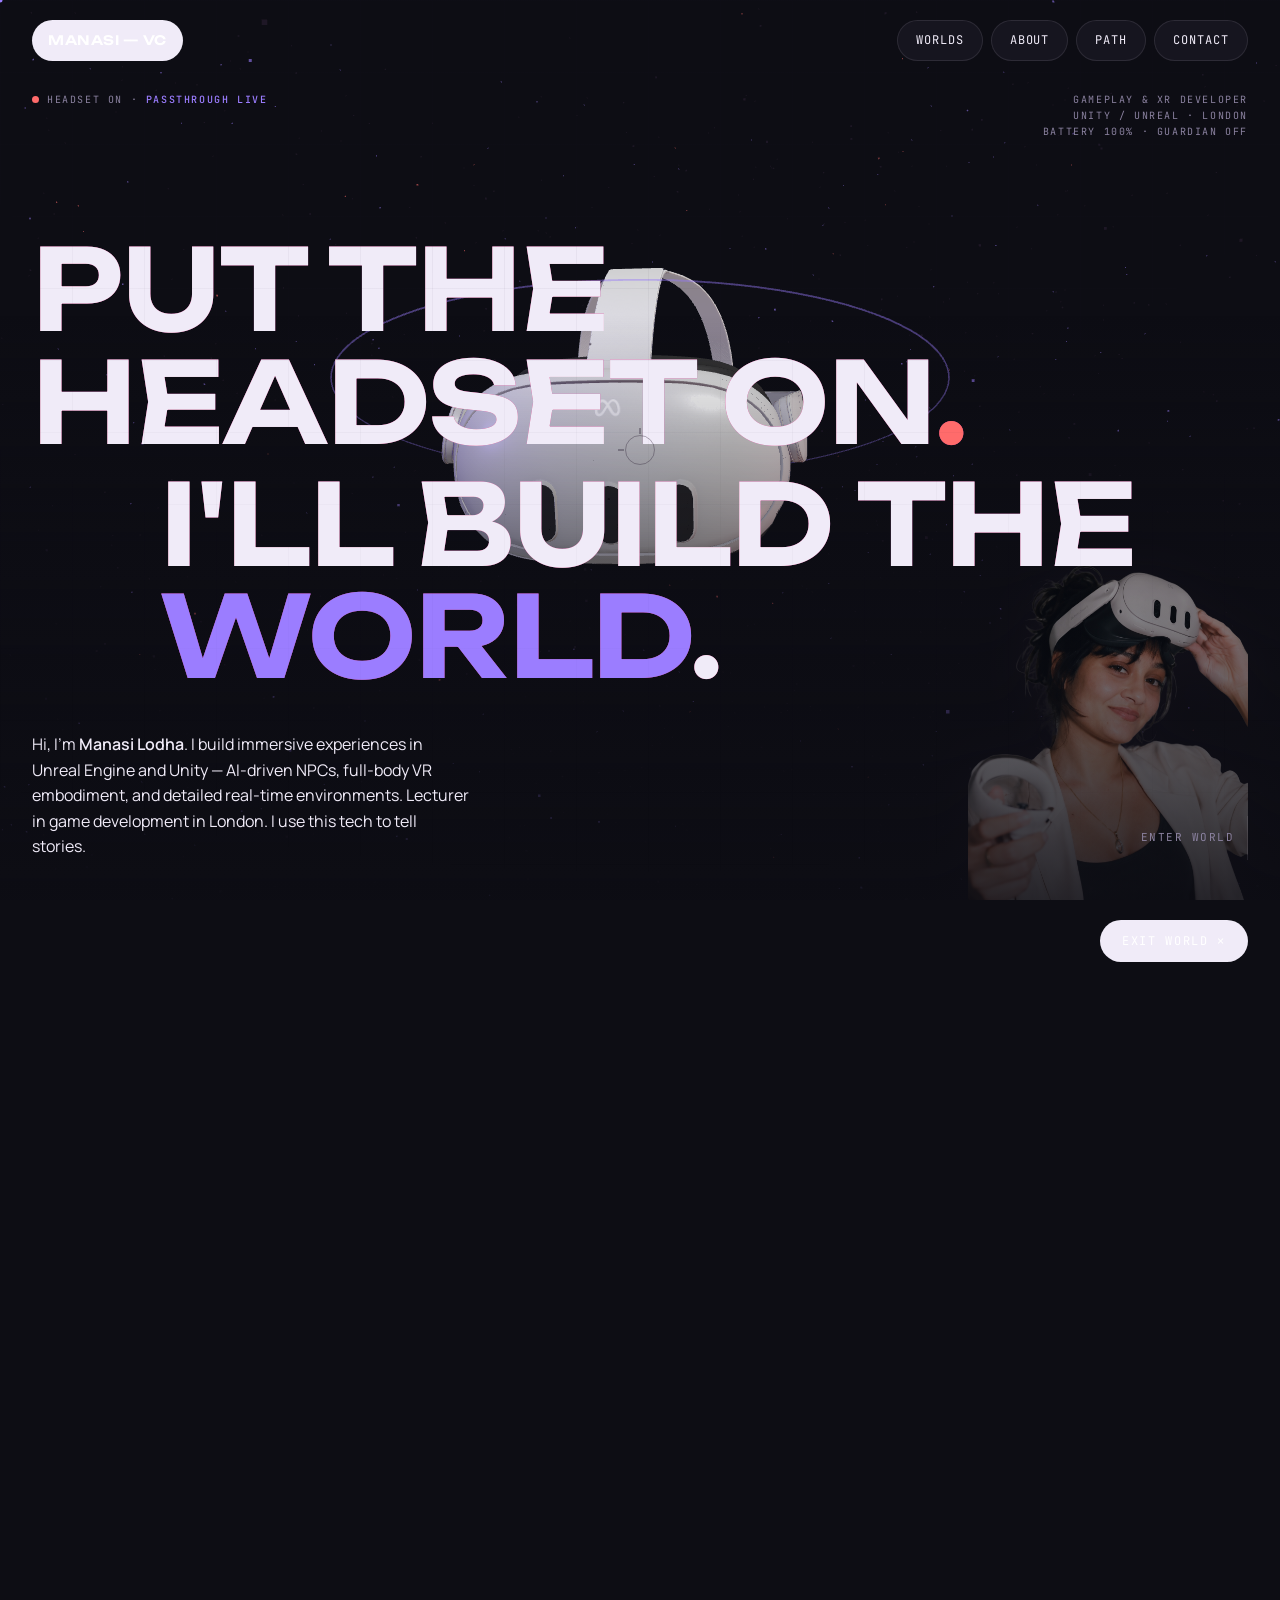
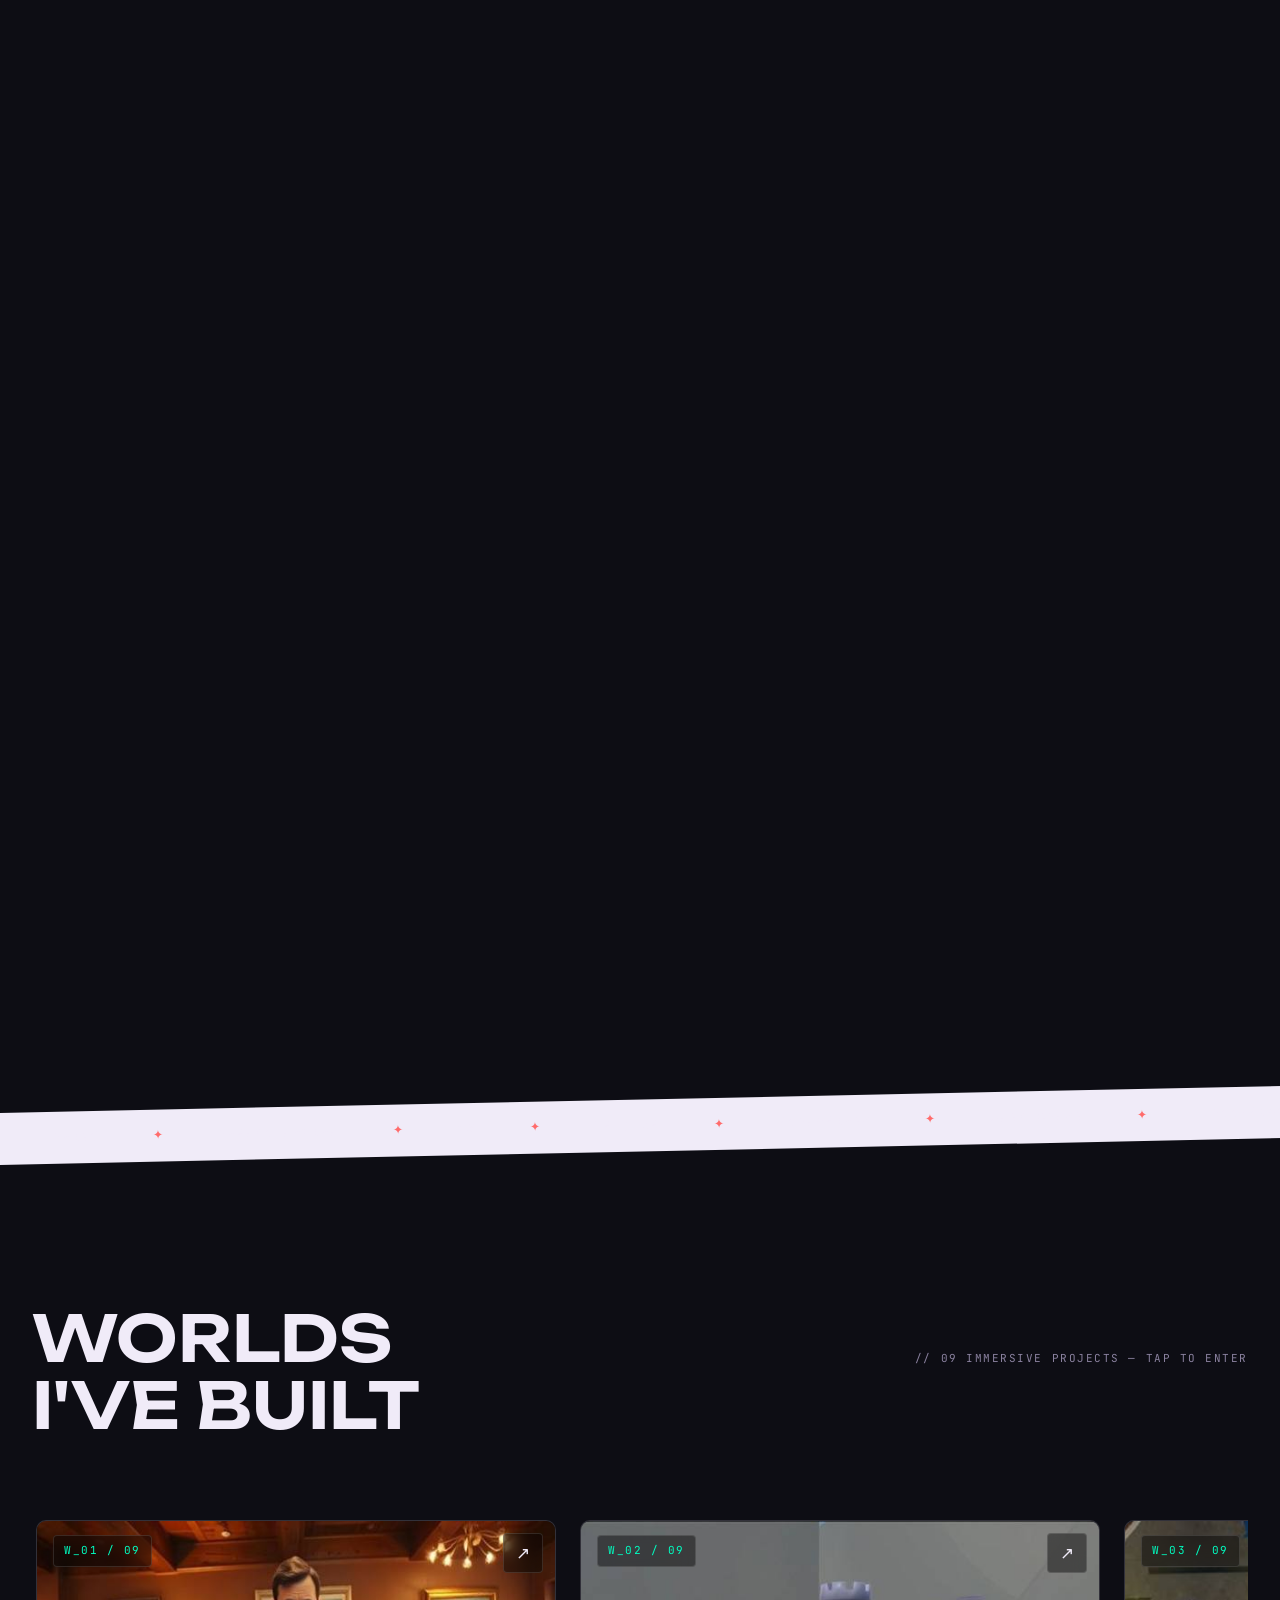
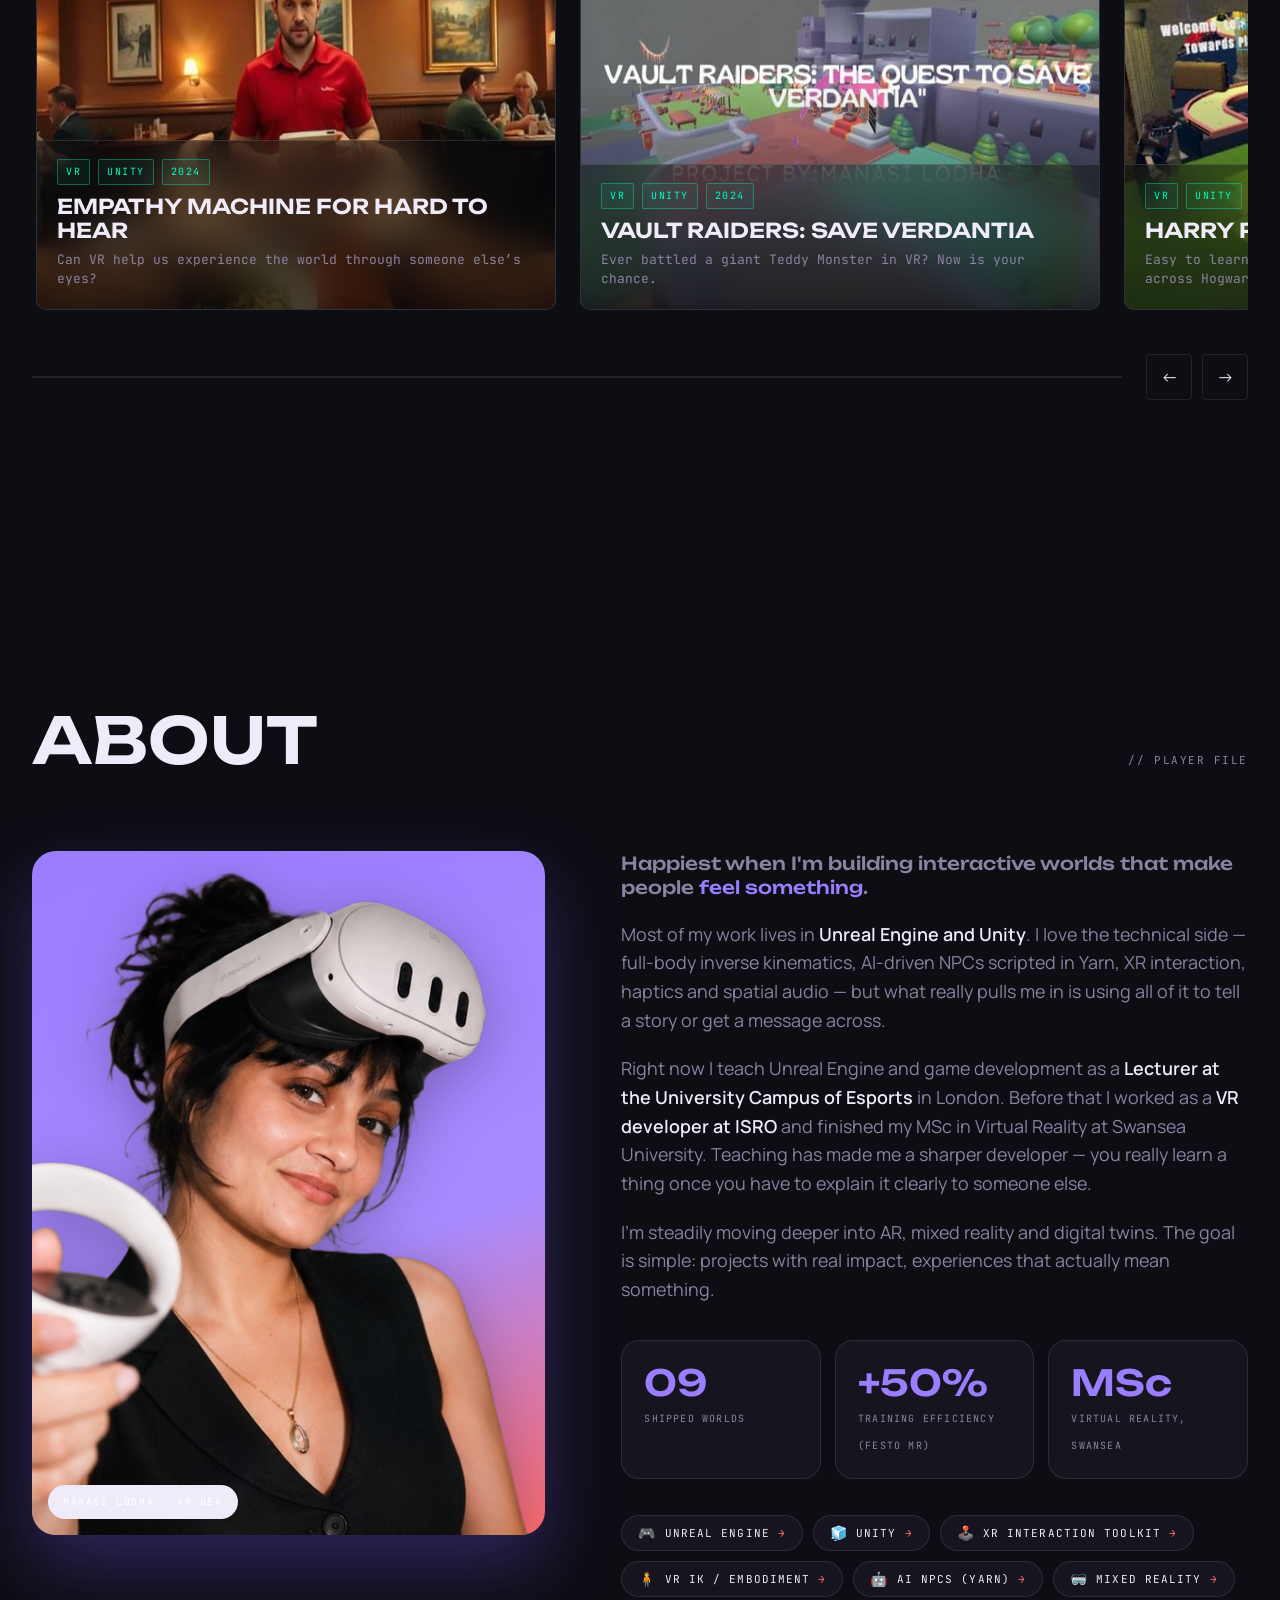
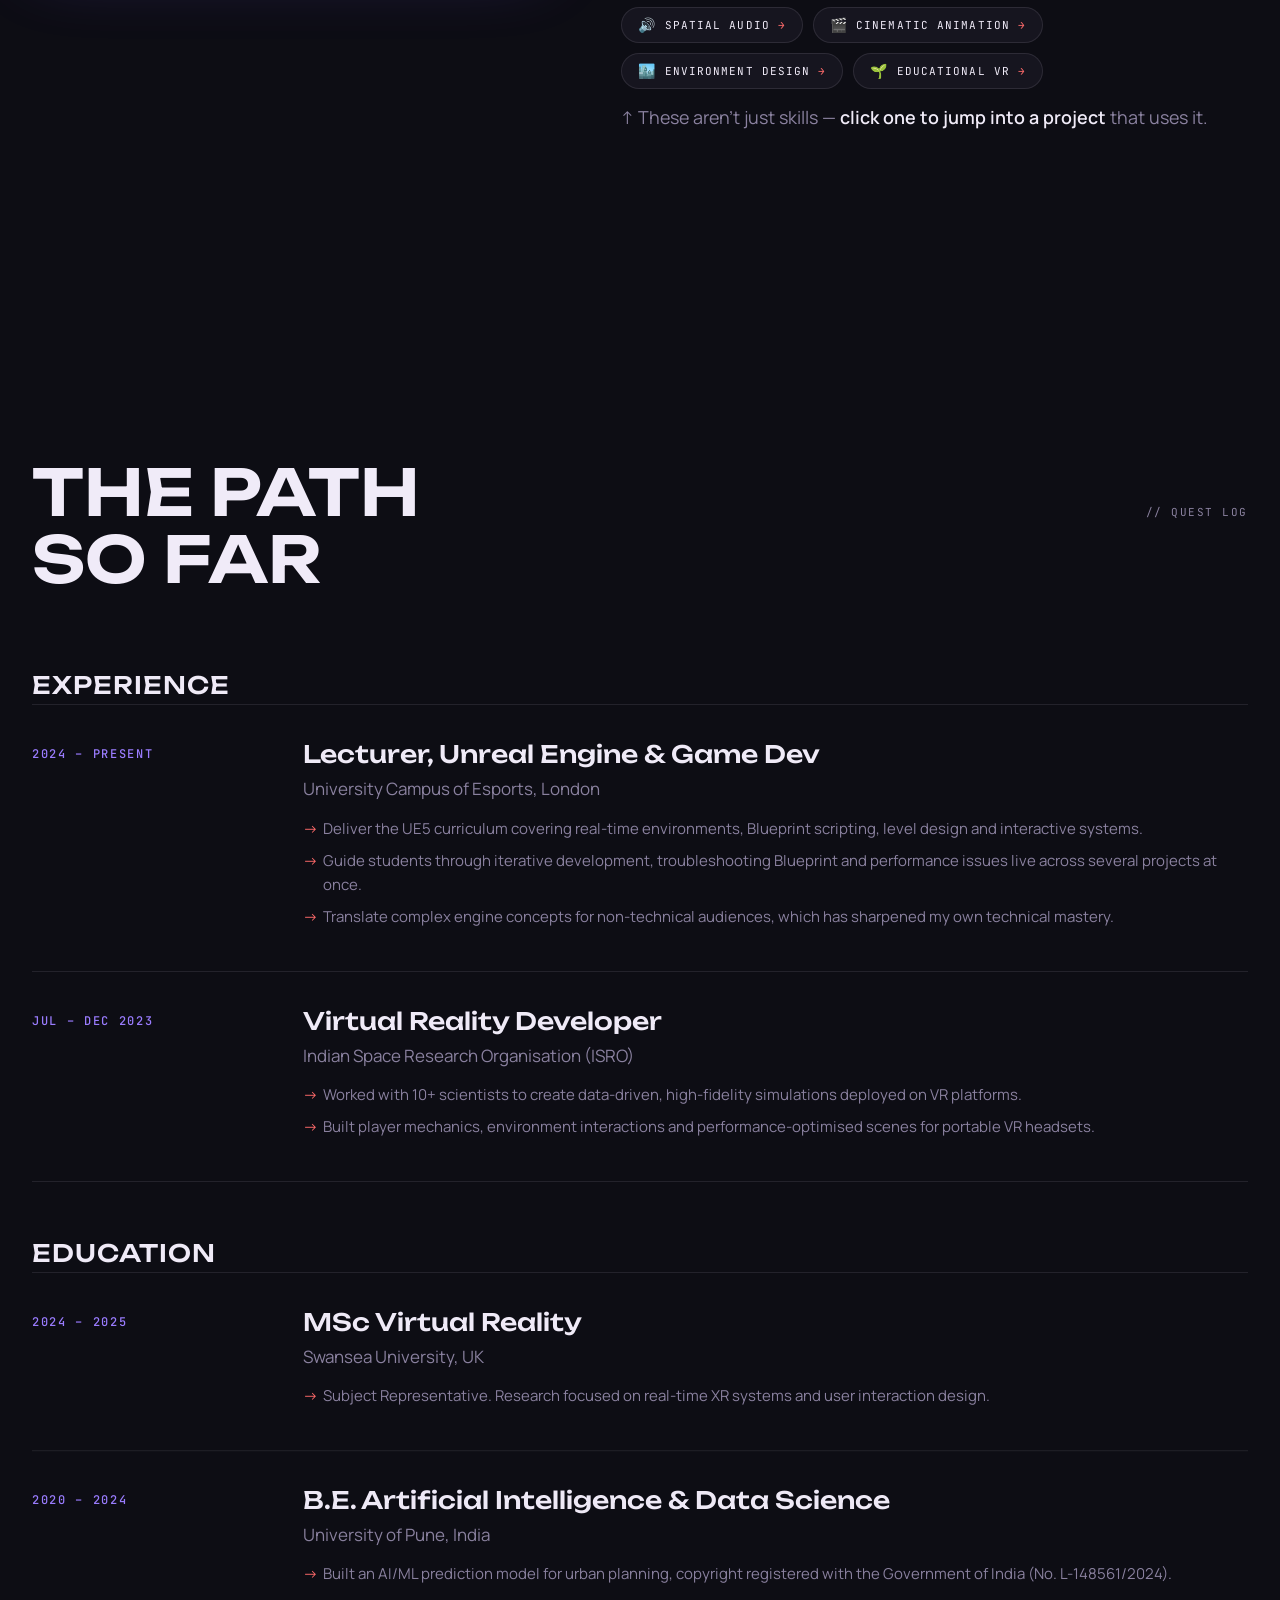
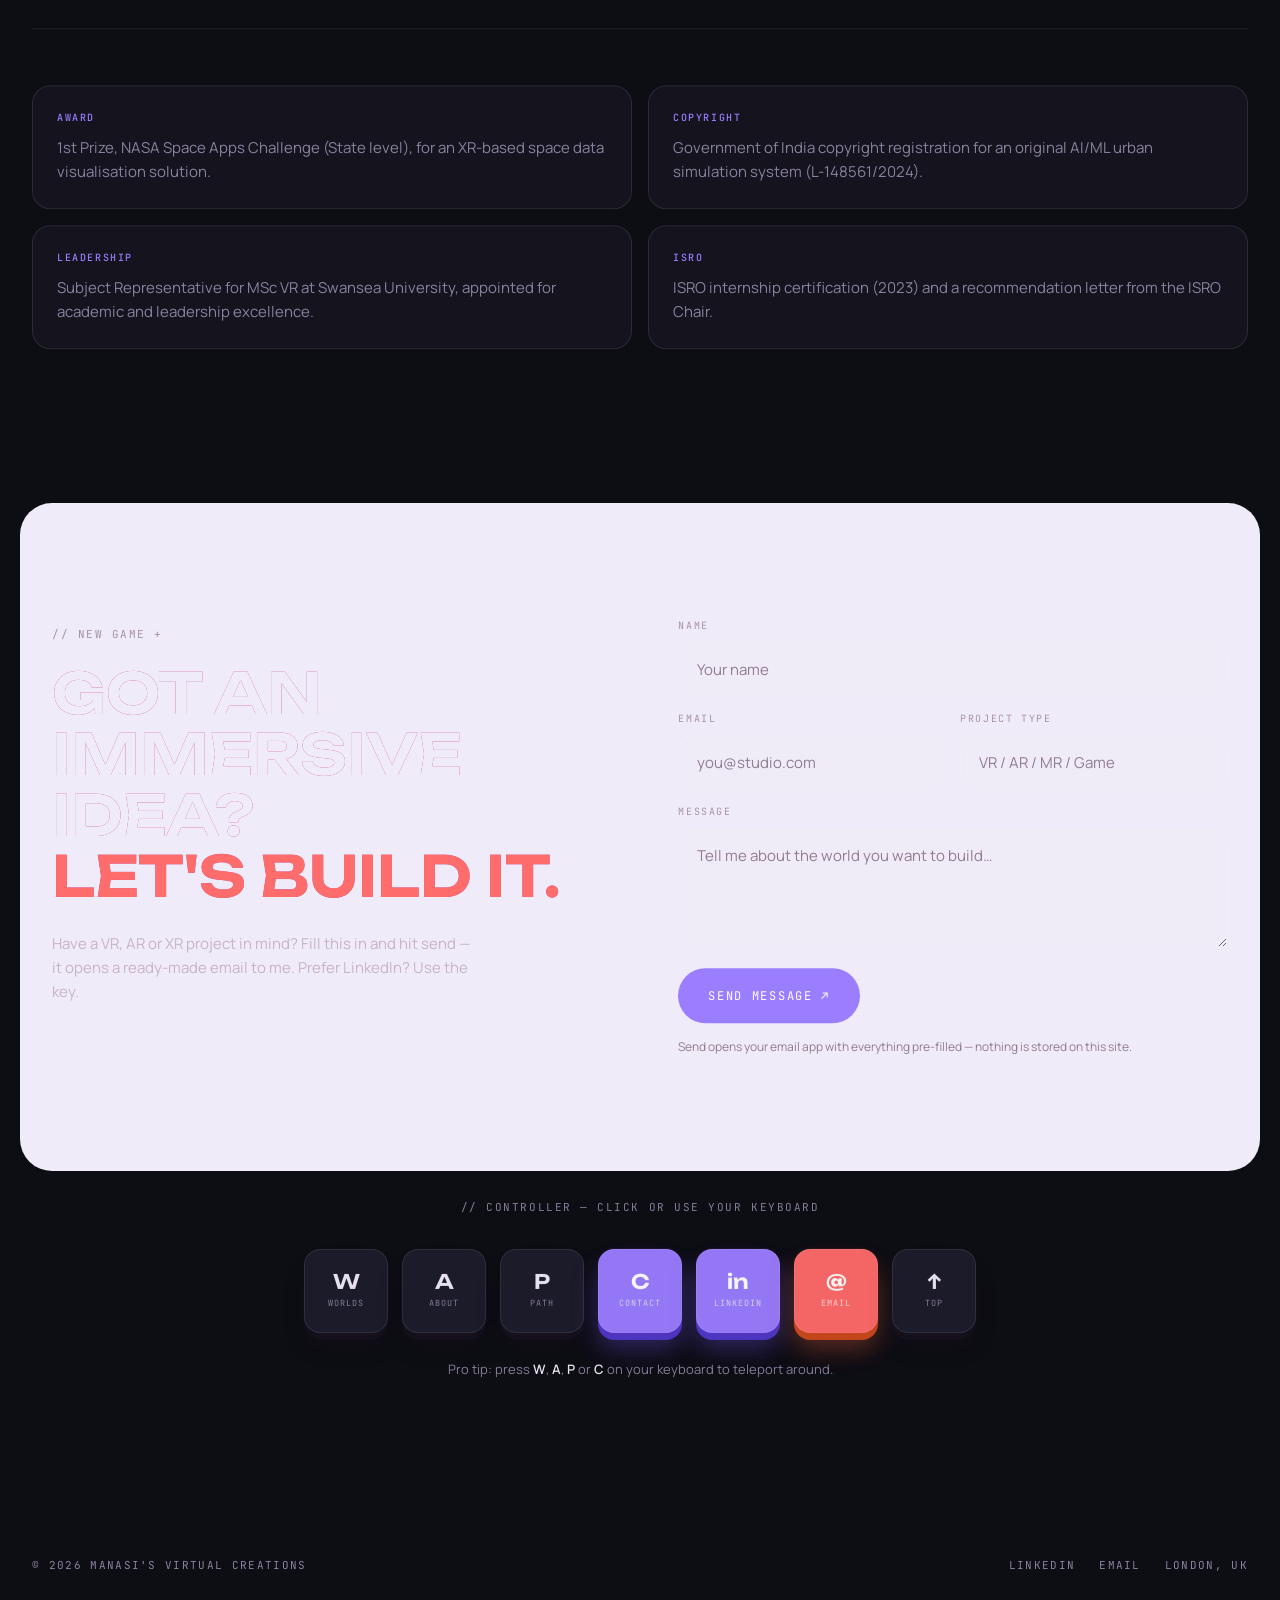
==== commit 677f0750: "Fix 3D headset rendering and add Neural Horizon project carousel - Vendor three.js 0.160, gsap, Scro" ====
--- a/Portfolio.dc.html
+++ b/Portfolio.dc.html
@@ -3,14 +3,6 @@
 <head>
 <meta charset="UTF-8" />
 <meta name="viewport" content="width=device-width, initial-scale=1.0" />
-<script type="importmap">
-{
-  "imports": {
-    "three": "https://cdn.jsdelivr.net/npm/three@0.160.0/build/three.module.js",
-    "three/addons/": "https://cdn.jsdelivr.net/npm/three@0.160.0/examples/jsm/"
-  }
-}
-</script>
 <title>Manasi Lodha — XR &amp; Gameplay Developer</title>
 <meta name="description" content="Manasi Lodha builds immersive worlds in Unity and Unreal Engine — full-body VR embodiment, AI-driven NPCs, and mixed reality. London, UK." />
 <link rel="icon" href="https://raw.githubusercontent.com/Manasi210/manasi-portfolio/main/assets/logo-circle.png" />
@@ -31,6 +23,7 @@
   --line:      rgba(240,235,248,0.10);
   --violet:    #9B7DFF;
   --coral:     #FF6B6B;
+  --mint:      #00FFC2;
   --split-r:   rgba(255,60,60,0.75);
   --split-c:   rgba(120,80,255,0.75);
   --font-d: 'Unbounded', sans-serif;
@@ -257,43 +250,84 @@
 .sec-head .mono{color:var(--muted);}
 
 /* ============================================================
-   WORK — simple list
-   ============================================================ */
-#work .track{display:flex;flex-direction:column;}
+   WORK — project carousel ("Neural Horizon" glass cards)
+   ============================================================ */
+.carousel{position:relative;}
+#work .track{
+  display:flex;gap:24px;overflow-x:auto;overscroll-behavior-x:contain;
+  scroll-snap-type:x mandatory;padding:4px 4px 26px;
+  scrollbar-width:none;cursor:grab;
+}
+#work .track::-webkit-scrollbar{display:none;}
+#work .track.dragging{scroll-snap-type:none;cursor:grabbing;user-select:none;}
 .card{
-  display:grid;grid-template-columns:180px 1fr auto;align-items:center;gap:24px;
-  padding:20px 0;border-top:1px solid var(--line);cursor:pointer;
-  transition:background 0.2s;border-radius:0;background:none;overflow:visible;
-}
-.card:last-child{border-bottom:1px solid var(--line);}
-.card:hover{background:rgba(124,92,255,0.04);}
-.card:hover .card-thumb img{transform:scale(1.05);}
-.card-thumb{
-  width:180px;height:120px;border-radius:14px;overflow:hidden;flex-shrink:0;
-  background:var(--ink);
-}
-.card-thumb img{width:100%;height:100%;object-fit:cover;transition:transform 0.4s var(--ease-out);}
-.card-body{min-width:0;}
-.card-body h3{
+  position:relative;flex:0 0 min(520px,84vw);aspect-ratio:4/3;
+  border-radius:10px;overflow:hidden;scroll-snap-align:center;
+  border:1px solid rgba(255,255,255,0.12);background:var(--panel);
+  cursor:pointer;transition:border-color 0.35s,box-shadow 0.35s,transform 0.35s;
+}
+.card:hover{
+  border-color:rgba(0,255,194,0.55);
+  box-shadow:0 0 0 1px rgba(0,255,194,0.25),0 8px 44px rgba(0,255,194,0.10);
+  transform:translateY(-4px);
+}
+.card-media{position:absolute;inset:0;}
+.card-media img{width:100%;height:100%;object-fit:cover;transition:transform 0.6s var(--ease-out);}
+.card:hover .card-media img{transform:scale(1.06);}
+.card-media::after{
+  content:'';position:absolute;inset:0;
+  background:linear-gradient(180deg,rgba(5,5,5,0) 42%,rgba(5,5,5,0.55) 100%);
+}
+.card-num{
+  position:absolute;top:14px;left:16px;z-index:2;
+  font-family:var(--font-m);font-size:11px;letter-spacing:0.14em;color:var(--mint);
+  background:rgba(5,5,5,0.45);border:1px solid rgba(255,255,255,0.12);
+  padding:6px 10px;border-radius:4px;backdrop-filter:blur(8px);-webkit-backdrop-filter:blur(8px);
+}
+.card-arr{
+  position:absolute;top:12px;right:12px;z-index:2;
+  width:40px;height:40px;border-radius:4px;
+  display:flex;align-items:center;justify-content:center;font-size:17px;
+  color:var(--ink);background:rgba(5,5,5,0.45);border:1px solid rgba(255,255,255,0.12);
+  backdrop-filter:blur(8px);-webkit-backdrop-filter:blur(8px);
+  transition:background 0.3s,color 0.3s,border-color 0.3s,transform 0.3s;
+}
+.card:hover .card-arr{background:var(--mint);border-color:var(--mint);color:#062018;transform:rotate(45deg);}
+.card-glass{
+  position:absolute;left:0;right:0;bottom:0;z-index:2;
+  padding:18px 20px 20px;
+  background:rgba(9,8,14,0.42);backdrop-filter:blur(20px);-webkit-backdrop-filter:blur(20px);
+  border-top:1px solid rgba(255,255,255,0.12);
+}
+.card-chips{display:flex;gap:8px;flex-wrap:wrap;margin-bottom:10px;}
+.card-chips span{
+  font-family:var(--font-m);font-size:10px;letter-spacing:0.15em;text-transform:uppercase;
+  color:var(--mint);border:1px solid rgba(0,255,194,0.35);
+  padding:4px 8px;border-radius:2px;background:rgba(0,255,194,0.06);
+}
+.card-glass h3{
   font-family:var(--font-d);font-weight:600;text-transform:uppercase;
-  font-size:clamp(15px,1.8vw,22px);line-height:1.2;margin-bottom:8px;color:var(--ink);
-}
-.card-body p{color:var(--muted);font-size:14px;line-height:1.5;}
-.card-meta{display:flex;gap:8px;margin-top:10px;flex-wrap:wrap;}
-.card-meta span{
-  font-family:var(--font-m);font-size:10px;letter-spacing:0.12em;text-transform:uppercase;
-  background:var(--panel);border:1px solid var(--line);padding:6px 11px;border-radius:99px;color:var(--muted);
-}
-.card-arr{
-  width:44px;height:44px;border-radius:50%;border:1px solid var(--line);
-  display:flex;align-items:center;justify-content:center;font-size:18px;flex-shrink:0;
-  transition:background 0.3s,border-color 0.3s,transform 0.3s;color:var(--ink);
-}
-.card:hover .card-arr{background:var(--violet);border-color:var(--violet);color:#fff;transform:rotate(-45deg);}
+  font-size:clamp(16px,1.6vw,22px);line-height:1.2;margin-bottom:6px;color:var(--ink);
+}
+.card-glass p{color:var(--muted);font-size:13px;line-height:1.5;font-family:var(--font-m);}
+.car-ui{display:flex;align-items:center;gap:24px;margin-top:18px;}
+.car-progress{flex:1;height:2px;background:var(--line);overflow:hidden;}
+.car-progress span{
+  display:block;height:100%;width:100%;background:var(--mint);
+  transform:scaleX(0);transform-origin:0 50%;transition:transform 0.12s linear;
+  box-shadow:0 0 12px rgba(0,255,194,0.8);
+}
+.car-nav{display:flex;gap:10px;}
+.car-nav button{
+  width:46px;height:46px;border-radius:4px;border:1px solid var(--line);
+  color:var(--ink);font-size:17px;display:flex;align-items:center;justify-content:center;
+  transition:border-color 0.3s,color 0.3s,box-shadow 0.3s;
+}
+.car-nav button:hover{border-color:rgba(0,255,194,0.6);color:var(--mint);box-shadow:0 0 18px rgba(0,255,194,0.15);}
 @media(max-width:600px){
-  .card{grid-template-columns:100px 1fr auto;gap:14px;padding:16px 0;}
-  .card-thumb{width:100px;height:70px;}
-  .card-body p{display:none;}
+  .card{flex:0 0 86vw;}
+  .card-glass{padding:14px 14px 16px;}
+  .card-glass p{display:none;}
 }
 
 /* ============================================================
@@ -603,7 +637,7 @@
 /* --- Small mobile (≤380px) --- */
 @media (max-width:380px){
   .h-title{font-size:clamp(24px,12vw,44px);}
-  .card{flex:0 0 calc(100vw - 32px);}
+  .card{flex:0 0 calc(100vw - 40px);}
   .key{width:60px;height:60px;}
   nav .brand{font-size:11px;padding:8px 12px;}
 }
@@ -686,6 +720,13 @@
     </div>
     <div class="carousel">
       <div class="track" id="workTrack"></div>
+      <div class="car-ui">
+        <div class="car-progress"><span id="carFill"></span></div>
+        <div class="car-nav">
+          <button id="carPrev" data-hover aria-label="Previous project">←</button>
+          <button id="carNext" data-hover aria-label="Next project">→</button>
+        </div>
+      </div>
     </div>
   </div>
 </section>
@@ -805,17 +846,18 @@
 };
 const PORTRAIT_URI = "[data-uri]";
 </script>
-<script src="https://cdnjs.cloudflare.com/ajax/libs/three.js/0.160.0/three.min.js"></script>
-<script src="https://cdnjs.cloudflare.com/ajax/libs/gsap/3.12.5/gsap.min.js"></script>
-<script src="https://cdnjs.cloudflare.com/ajax/libs/gsap/3.12.5/ScrollTrigger.min.js"></script>
-<script src="https://cdnjs.cloudflare.com/ajax/libs/lenis/1.1.14/lenis.min.js"></script>
+<script src="assets/js/three.min.js"></script>
+<script src="assets/js/GLTFLoader.js"></script>
+<script src="assets/js/gsap.min.js"></script>
+<script src="assets/js/ScrollTrigger.min.js"></script>
+<script src="assets/js/lenis.min.js"></script>
 <script>
 /* ============================================================
    ASSET BASE — raw GitHub URLs (verified working even before
    GitHub Pages is enabled). Set BASE = '' once this file lives
    inside the repo and is served by Pages.
    ============================================================ */
-const BASE = 'https://raw.githubusercontent.com/Manasi210/manasi-portfolio/main/';
+const BASE = '';
 const A = p => BASE + p;
 
 document.getElementById('portraitImg').src = A('assets/manasi-3-cutout.png');
@@ -949,14 +991,15 @@
 
 const workTrack = document.getElementById('workTrack');
 workTrack.innerHTML = PROJECTS.map((p,i)=>`
-  <article class="card rv" data-i="${i}">
-    <div class="card-thumb"><img src="${T(p)}" alt="${p.title}" loading="${i<3?'eager':'lazy'}"></div>
-    <div class="card-body">
+  <article class="card rv" data-i="${i}" data-hover>
+    <div class="card-media"><img src="${T(p)}" alt="${p.title}" loading="${i<3?'eager':'lazy'}"></div>
+    <span class="card-num">W_${String(i+1).padStart(2,'0')} / ${String(PROJECTS.length).padStart(2,'0')}</span>
+    <span class="card-arr">↗</span>
+    <div class="card-glass">
+      <div class="card-chips"><span>${p.medium}</span><span>${p.engine}</span><span>${p.year}</span></div>
       <h3>${p.title}</h3>
       <p>${p.hook}</p>
-      <div class="card-meta"><span>${p.medium}</span><span>${p.engine}</span><span>${p.year}</span></div>
     </div>
-    <div class="card-arr">→</div>
   </article>`).join('');
 
 function renderPathItems(arr){ return arr.map(j=>`
@@ -1072,11 +1115,37 @@
 }
 
 /* ============================================================
-   WORK GRID — click card to open case study
-   ============================================================ */
+   WORK CAROUSEL — snap scroll, arrows, drag; click opens case
+   ============================================================ */
+let carDragged = false;
 workTrack.querySelectorAll('.card').forEach(card=>{
-  card.addEventListener('click', ()=>openCase(+card.dataset.i));
+  card.addEventListener('click', ()=>{ if(!carDragged) openCase(+card.dataset.i); });
 });
+function carStep(){
+  const c = workTrack.querySelector('.card');
+  return c ? c.getBoundingClientRect().width + 24 : 400;
+}
+document.getElementById('carPrev').addEventListener('click', ()=>workTrack.scrollBy({left:-carStep(),behavior:'smooth'}));
+document.getElementById('carNext').addEventListener('click', ()=>workTrack.scrollBy({left:carStep(),behavior:'smooth'}));
+const carFill = document.getElementById('carFill');
+function carProgress(){
+  const max = workTrack.scrollWidth - workTrack.clientWidth;
+  carFill.style.transform = `scaleX(${max>0 ? workTrack.scrollLeft/max : 0})`;
+}
+workTrack.addEventListener('scroll', carProgress, {passive:true});
+addEventListener('resize', carProgress);
+carProgress();
+if(!isTouch){
+  let carDown=false,carSX=0,carSL=0;
+  workTrack.addEventListener('pointerdown',e=>{carDown=true;carDragged=false;carSX=e.clientX;carSL=workTrack.scrollLeft;});
+  addEventListener('pointermove',e=>{
+    if(!carDown)return;
+    const dx=e.clientX-carSX;
+    if(Math.abs(dx)>6){carDragged=true;workTrack.classList.add('dragging');}
+    if(carDragged) workTrack.scrollLeft = carSL-dx;
+  });
+  addEventListener('pointerup',()=>{carDown=false;setTimeout(()=>{carDragged=false;workTrack.classList.remove('dragging');},60);});
+}
 
 /* ============================================================
    CASE OVERLAY
@@ -1260,7 +1329,9 @@
   const gasket=new THREE.Mesh((()=>{const g=new THREE.ExtrudeGeometry(rRect(2.3,0.95,0.42),{depth:0.16,bevelEnabled:true,bevelThickness:0.07,bevelSize:0.06,bevelSegments:3});g.center();return g;})(),darkMat);
   gasket.position.z=-0.5;quest.add(gasket);
   [[-0.75,0.02],[0,0.06],[0.75,0.02]].forEach(([x,y])=>{
-    quest.add(Object.assign(new THREE.Mesh(new THREE.CapsuleGeometry(0.085,0.3,4,12),lensMat),{position:new THREE.Vector3(x,y,0.55)}));
+    const lens = new THREE.Mesh(new THREE.CapsuleGeometry(0.085,0.3,4,12),lensMat);
+    lens.position.set(x,y,0.55);
+    quest.add(lens);
   });
   const armGeo=(()=>{const g=new THREE.ExtrudeGeometry(rRect(0.95,0.3,0.14),{depth:0.1,bevelEnabled:true,bevelThickness:0.03,bevelSize:0.03,bevelSegments:2});g.center();return g;})();
   const armL=new THREE.Mesh(armGeo,strapMat);armL.position.set(-1.6,0.12,-0.4);armL.rotation.y=0.55;quest.add(armL);
@@ -1426,29 +1497,35 @@
   window._questPlaceholder = quest;
 })();
 
-/* load real Meta Quest 3 GLTF via ES module */
-(async function loadQuestModel(){
-  try {
-    const { GLTFLoader } = await import('three/addons/loaders/GLTFLoader.js');
-    new GLTFLoader().load(
-      BASE + 'assets/Meta%20Headset/scene.gltf',
-      (gltf) => {
-        const model = gltf.scene;
-        model.scale.setScalar(0.018);
-        model.position.set(0, 0.9, 0);
-        model.rotation.y = 0;
-        model.traverse(c => { if(c.isMesh){ c.castShadow=false; c.receiveShadow=false; }});
-        if(window._threeScene && window._questPlaceholder){
-          window._threeScene.remove(window._questPlaceholder);
-          window._threeScene.add(model);
-          /* re-point quest reference so animation loop picks it up */
-          window._questModel = model;
-        }
-      },
-      undefined,
-      () => { /* silently keep placeholder on error */ }
-    );
-  } catch(e){ /* importmap not supported — placeholder stays */ }
+/* load real Meta Quest 3 GLTF via the vendored loader */
+(function loadQuestModel(){
+  if (!window.THREE || !THREE.GLTFLoader) return;
+  new THREE.GLTFLoader().load(
+    'assets/Meta Headset/scene.gltf',
+    (gltf) => {
+      const model = gltf.scene;
+      /* auto-fit: scale so the largest dimension matches the placeholder (~3.9 units) */
+      const box = new THREE.Box3().setFromObject(model);
+      const size = box.getSize(new THREE.Vector3());
+      const maxDim = Math.max(size.x, size.y, size.z) || 1;
+      model.scale.setScalar(3.9 / maxDim);
+      box.setFromObject(model);
+      const center = box.getCenter(new THREE.Vector3());
+      model.position.sub(center);
+      /* wrapper group so the animation loop can move/rotate it like the placeholder */
+      const wrap = new THREE.Group();
+      wrap.add(model);
+      wrap.position.set(0, 0.9, 0);
+      if(window._threeScene && window._questPlaceholder){
+        window._threeScene.remove(window._questPlaceholder);
+        window._threeScene.add(wrap);
+        /* re-point quest reference so animation loop picks it up */
+        window._questModel = wrap;
+      }
+    },
+    undefined,
+    () => { /* silently keep placeholder on error */ }
+  );
 })();
 
 runLoader();
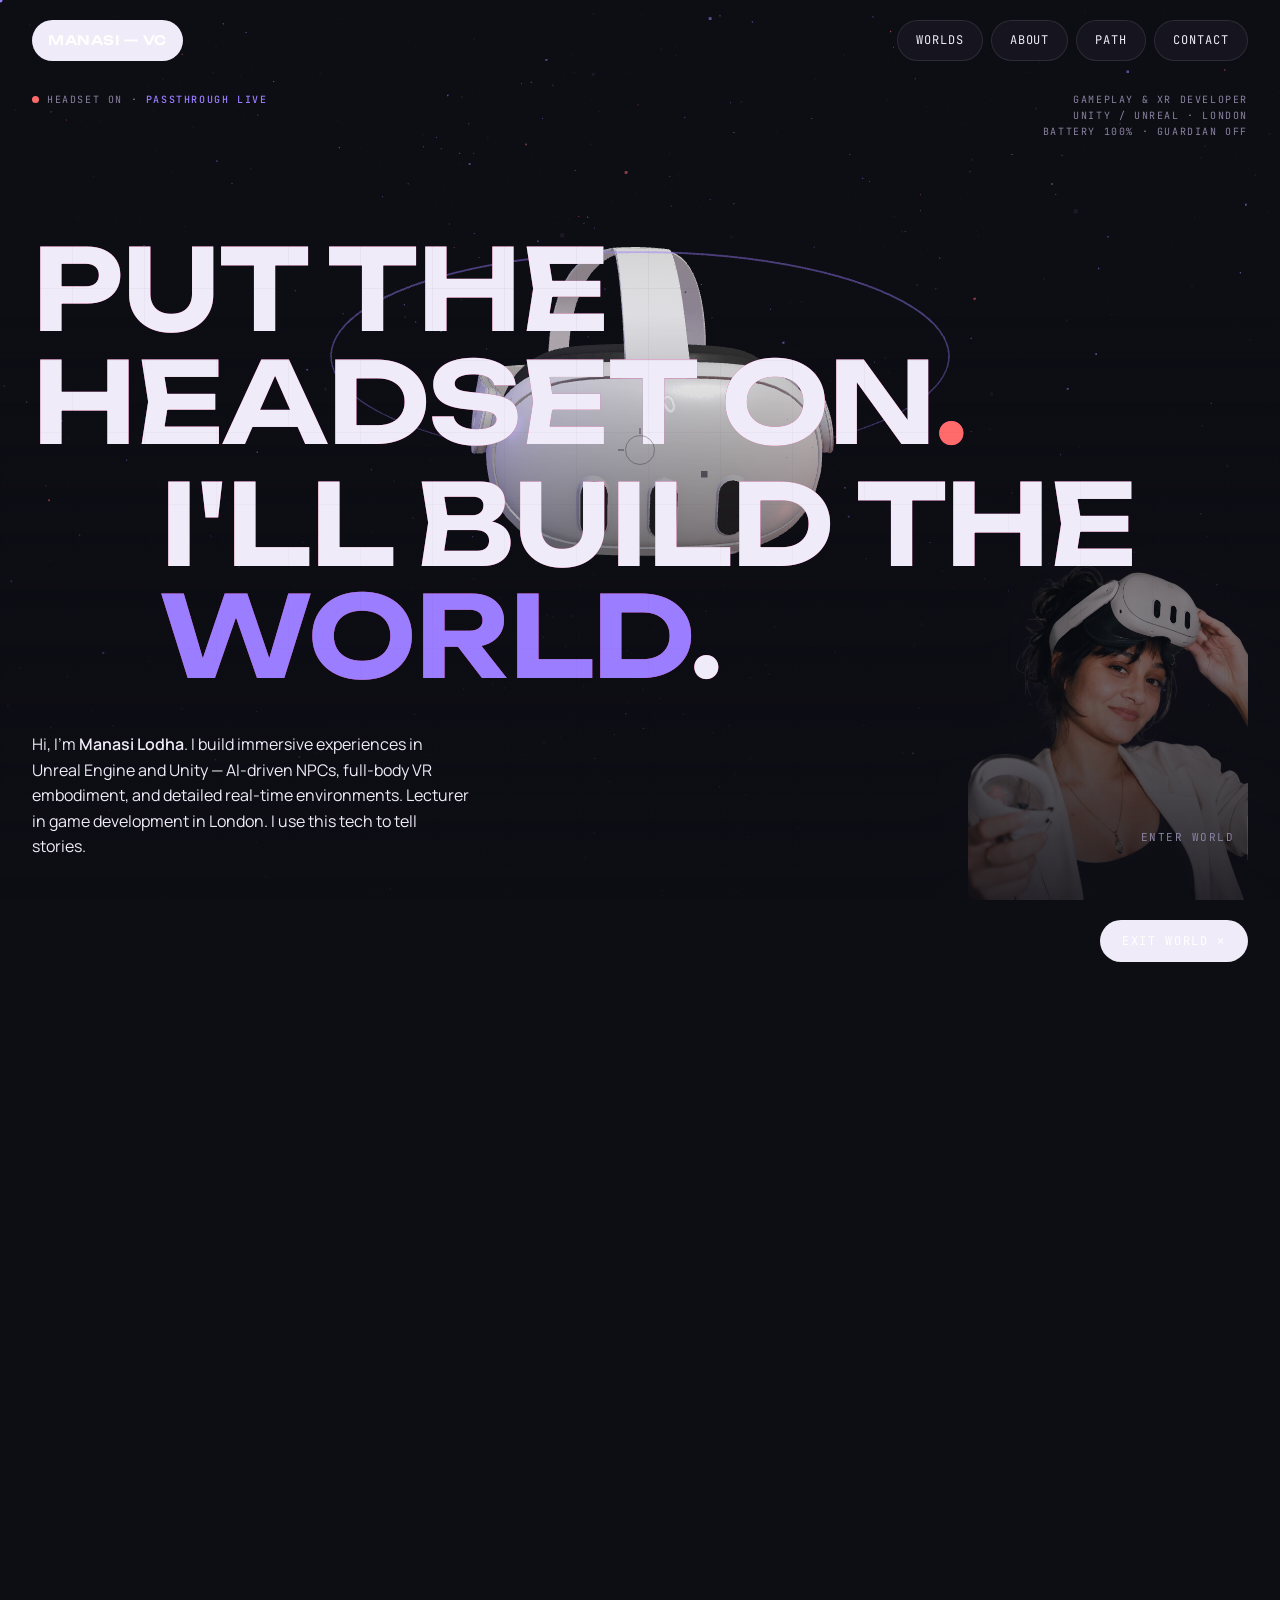
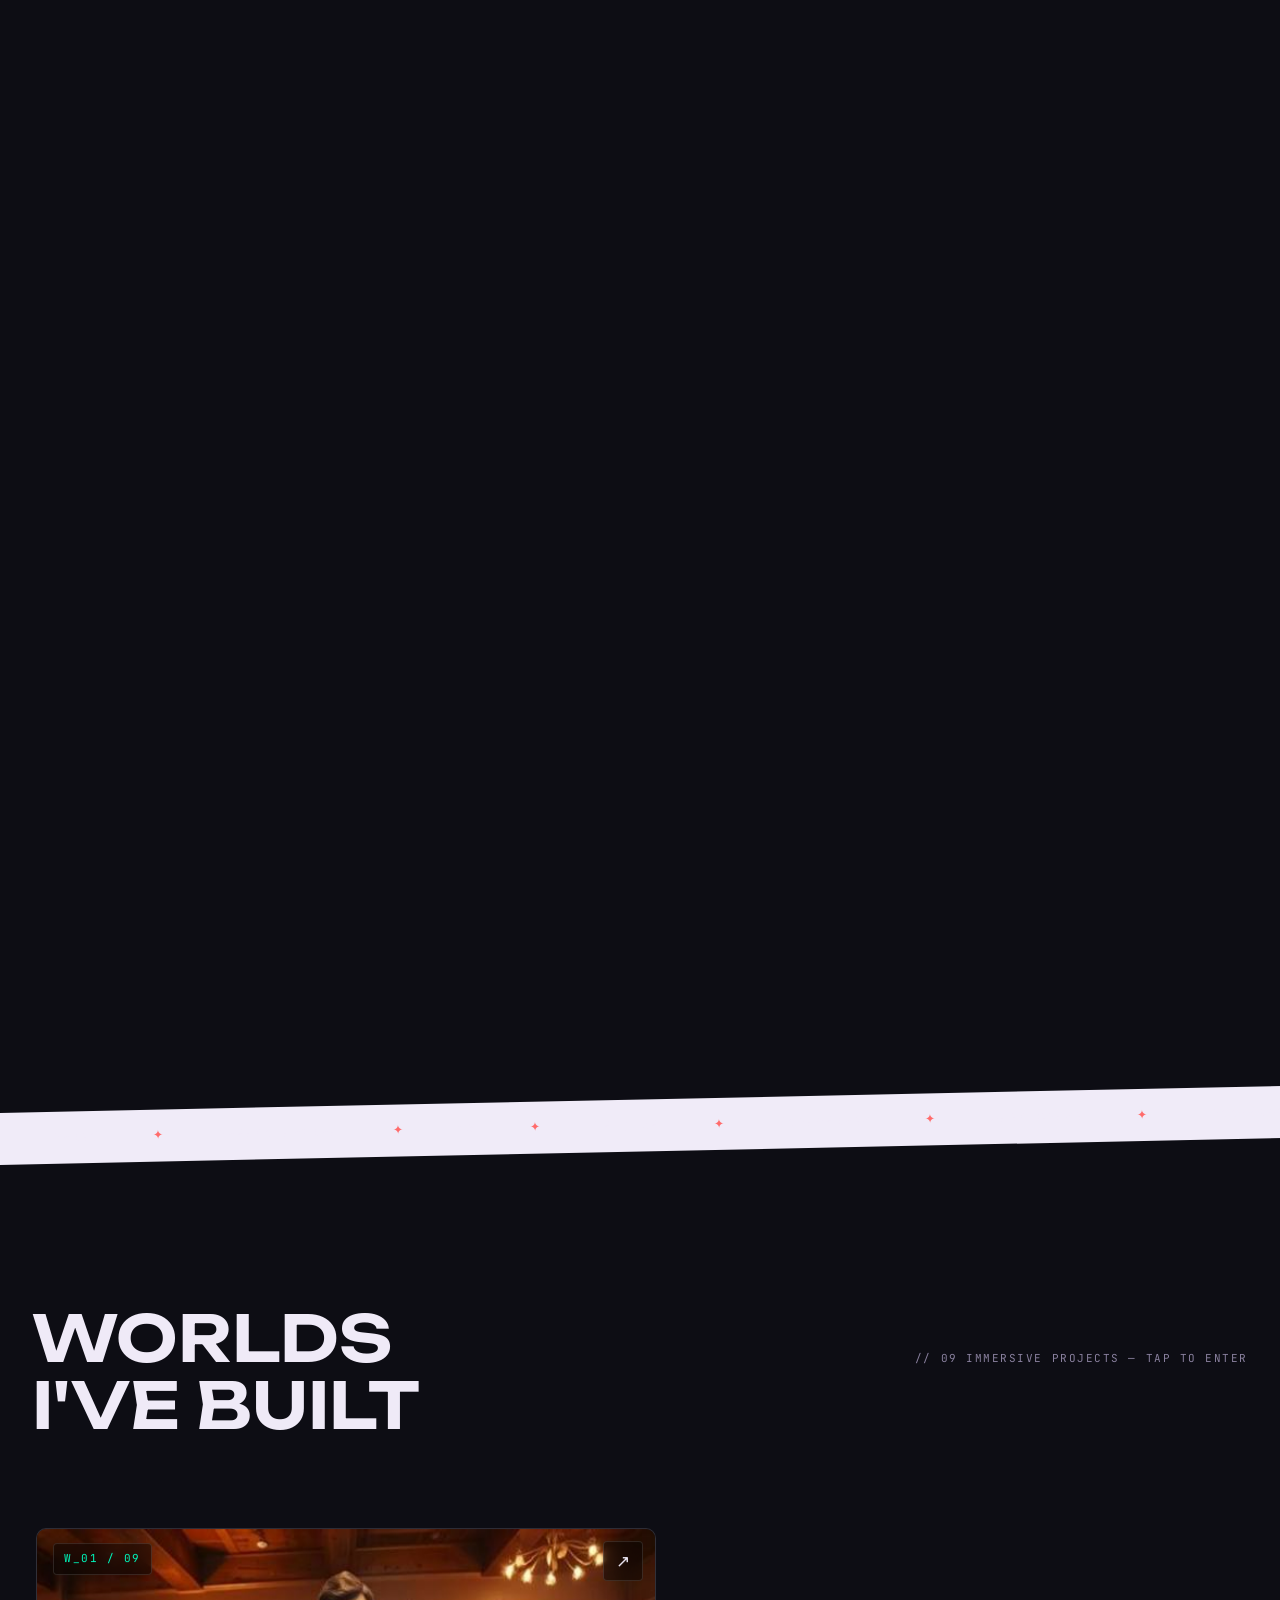
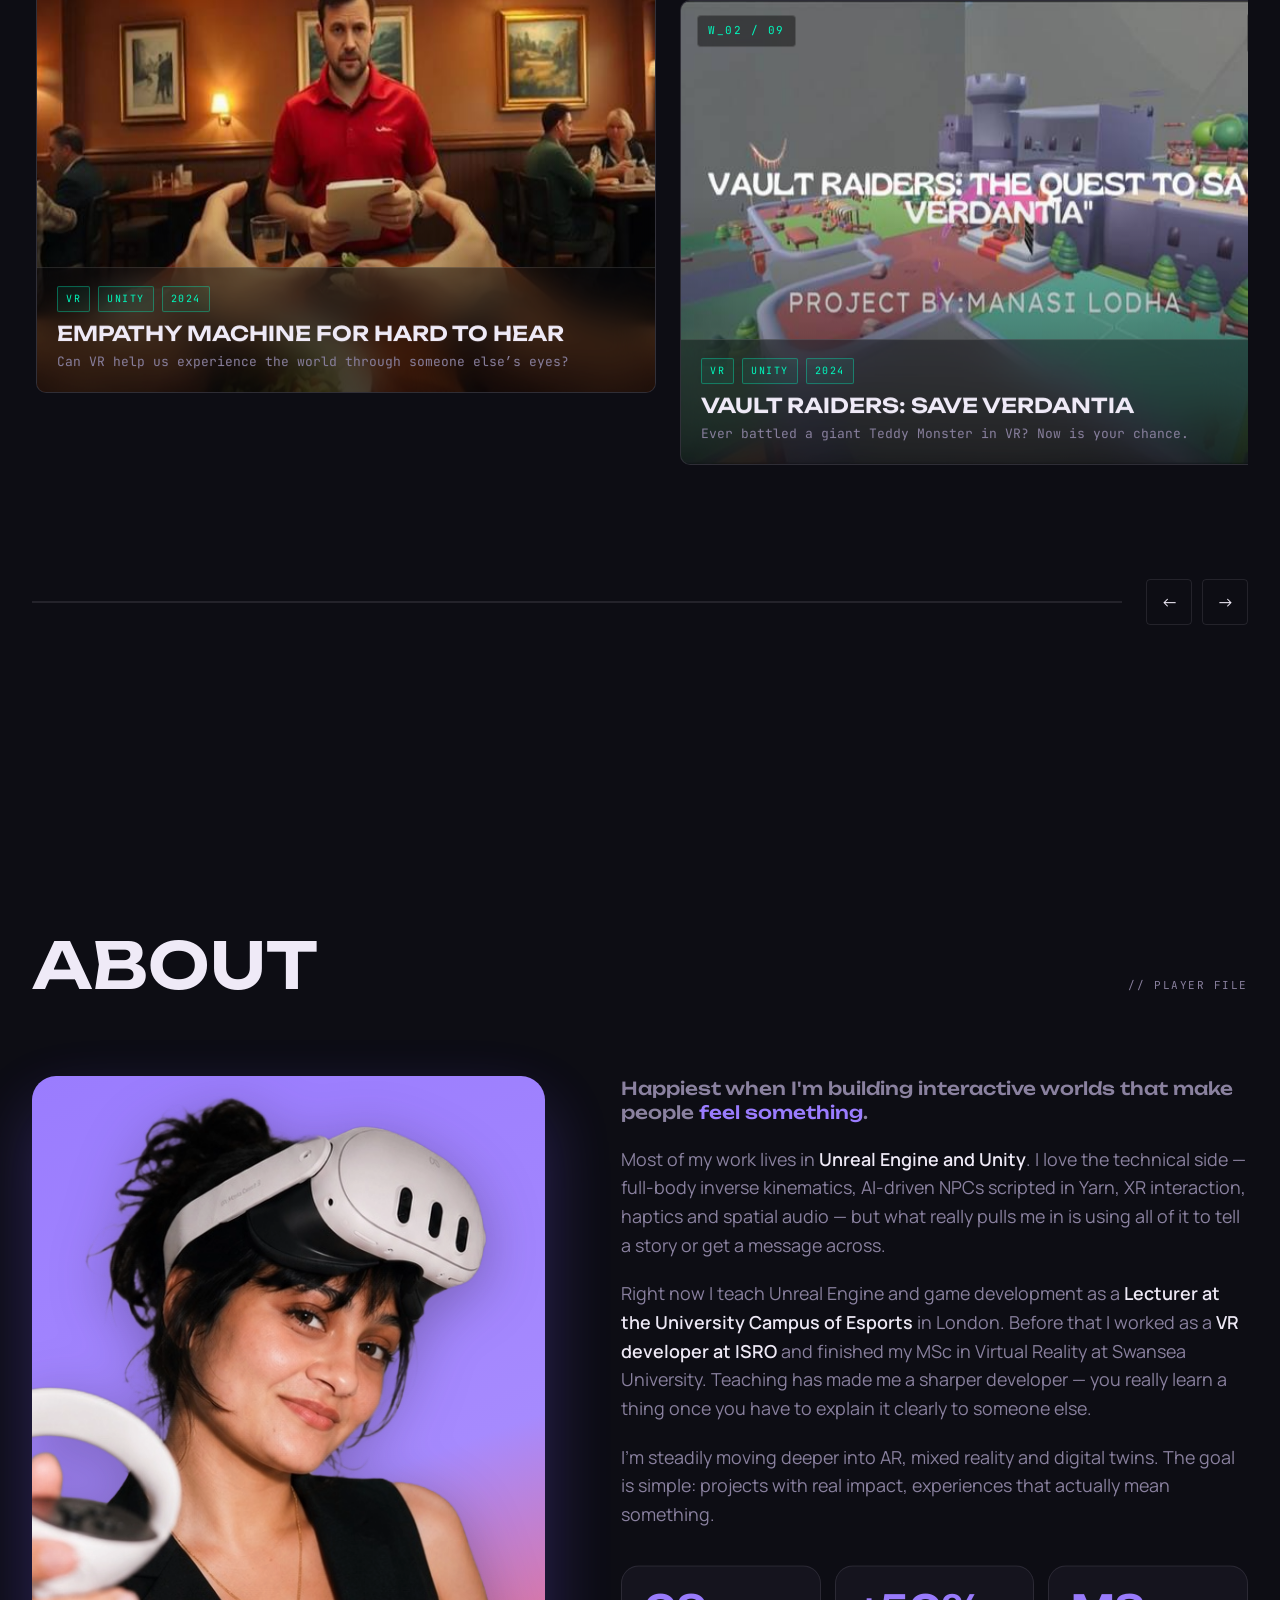
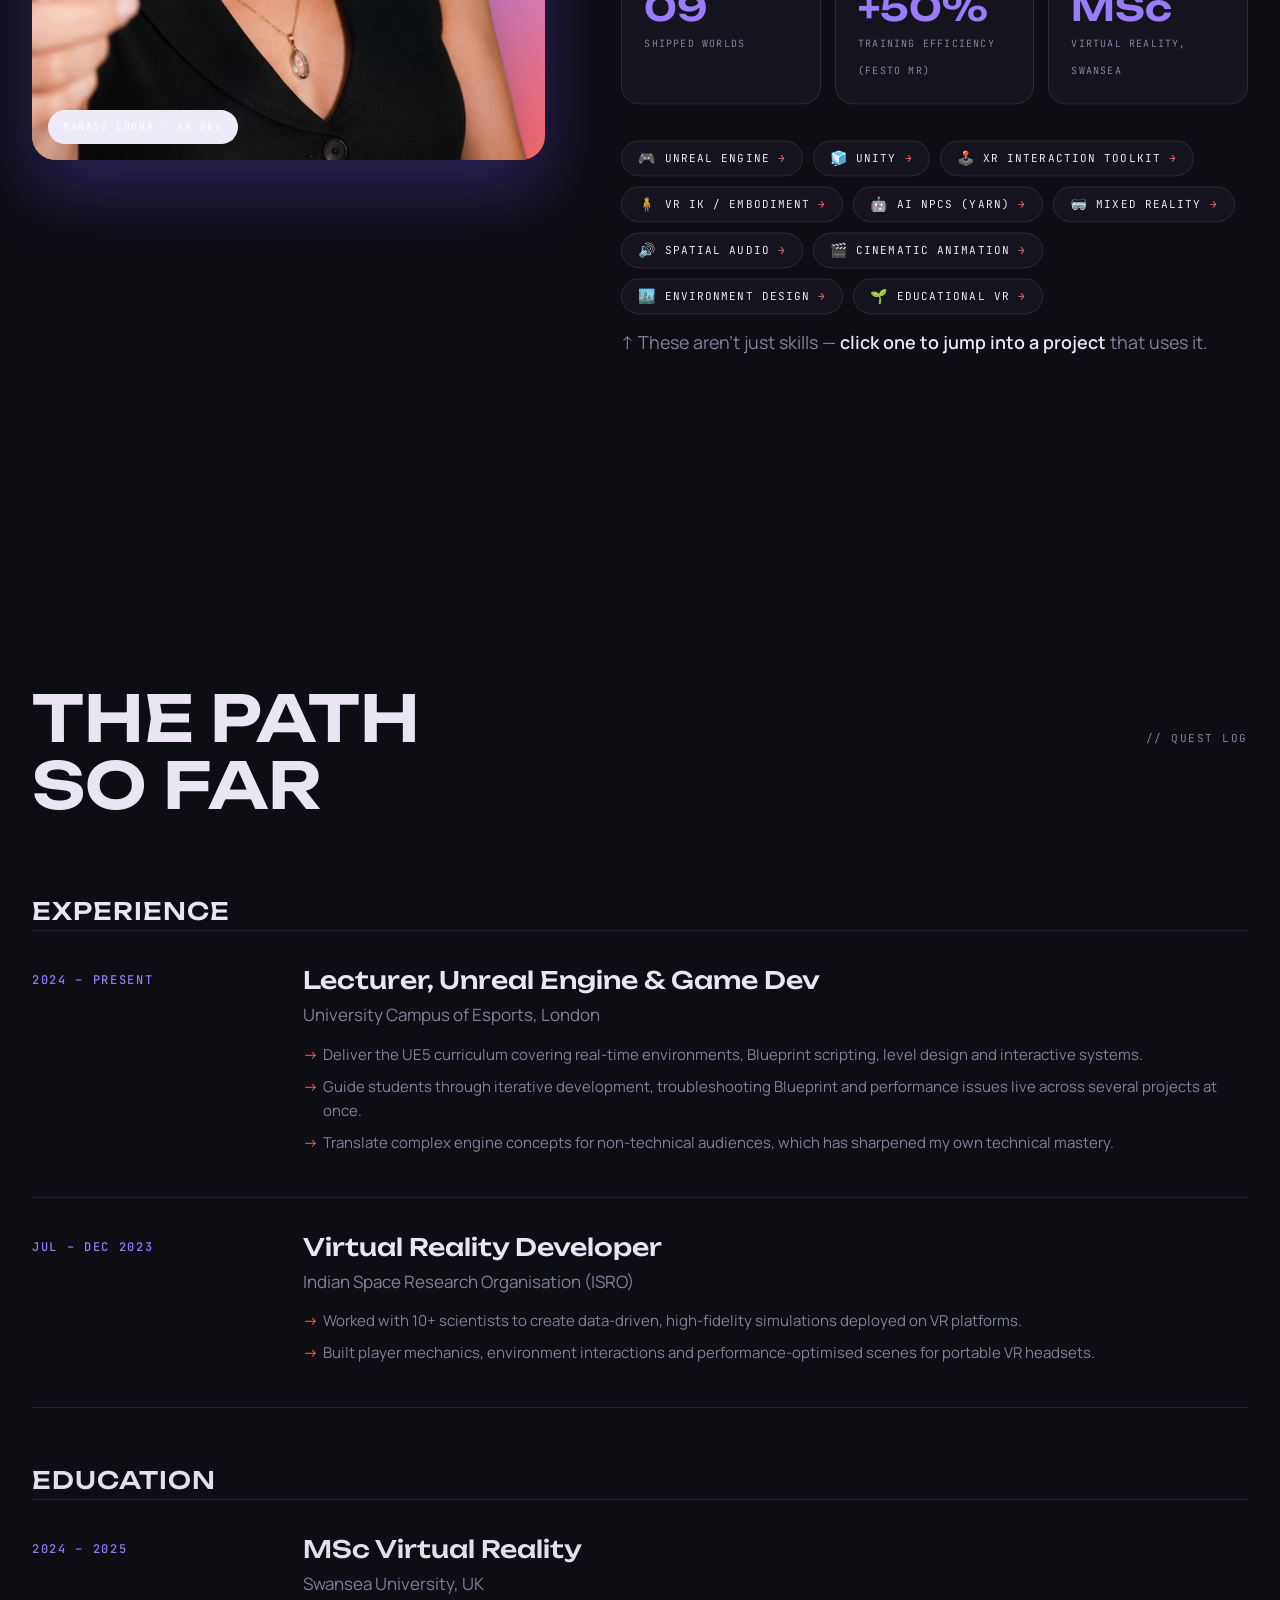
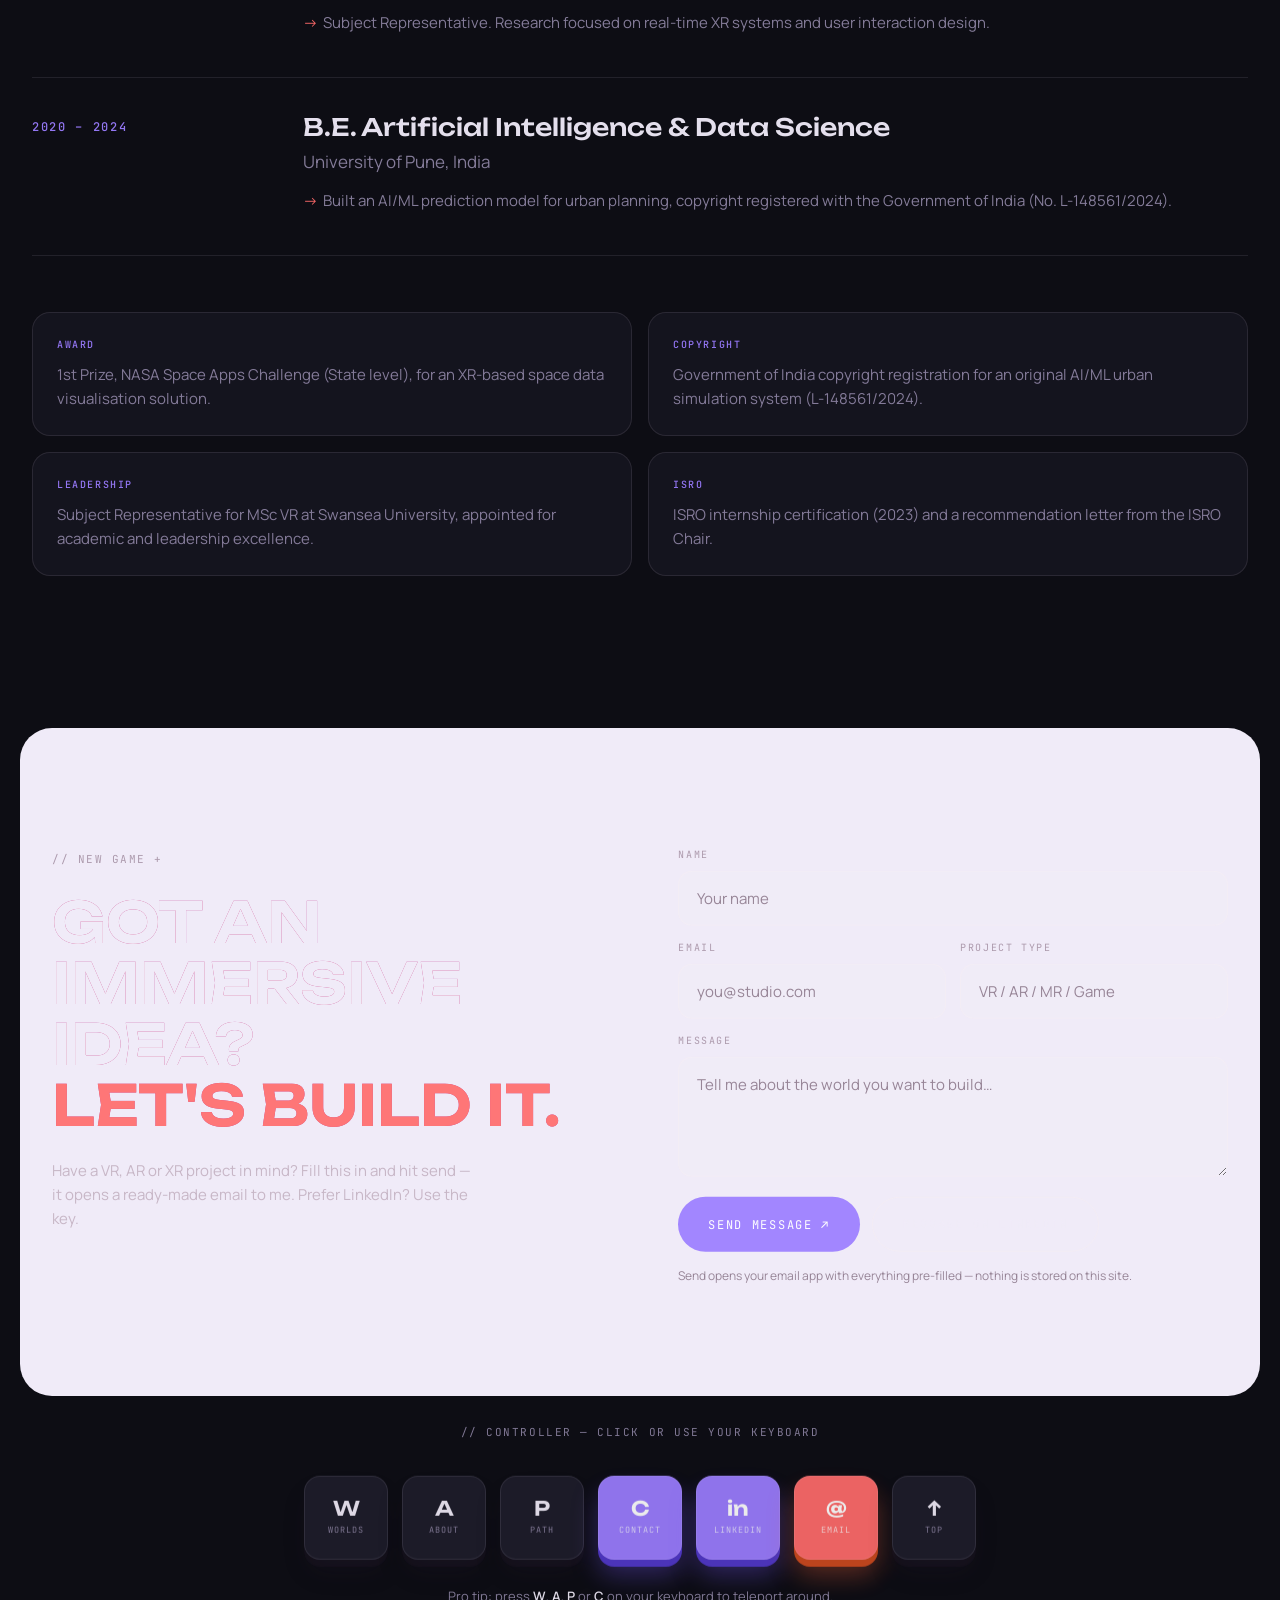
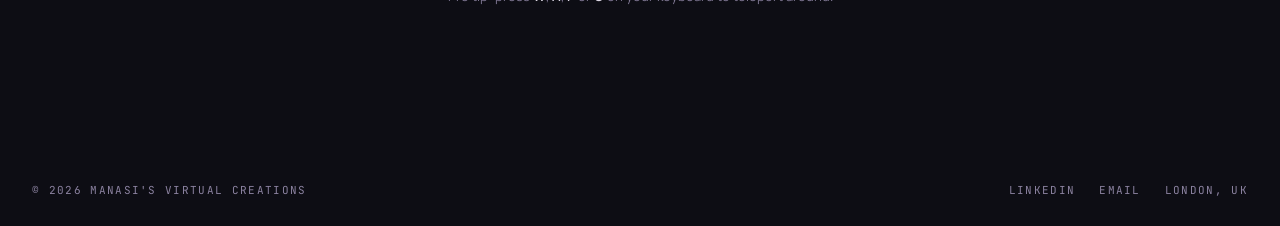
==== commit 6dc4797f: "Fix overlay scrolling, keep headset rotating page-wide, stagger carousel - Case overlay: add data-le" ====
--- a/Portfolio.dc.html
+++ b/Portfolio.dc.html
@@ -137,7 +137,7 @@
    ============================================================ */
 #hero{position:relative;height:300svh;min-height:680px;overflow:visible;}
 #hero .sticky-shell{position:sticky;top:0;height:100svh;overflow:hidden;}
-#world{position:absolute;inset:0;z-index:0;}
+#world{position:fixed;inset:0;z-index:0;pointer-events:none;}
 #hero .inner{
   position:relative;z-index:2;height:100%;
   display:flex;flex-direction:column;justify-content:flex-end;
@@ -254,14 +254,18 @@
    ============================================================ */
 .carousel{position:relative;}
 #work .track{
-  display:flex;gap:24px;overflow-x:auto;overscroll-behavior-x:contain;
-  scroll-snap-type:x mandatory;padding:4px 4px 26px;
+  display:flex;align-items:flex-start;gap:24px;overflow-x:auto;overscroll-behavior-x:contain;
+  scroll-snap-type:x mandatory;padding:12px 4px 26px;
   scrollbar-width:none;cursor:grab;
+}
+@media(min-width:601px){
+  #work .track{padding-bottom:96px;}
+  .card:nth-child(even){margin-top:72px;}
 }
 #work .track::-webkit-scrollbar{display:none;}
 #work .track.dragging{scroll-snap-type:none;cursor:grabbing;user-select:none;}
 .card{
-  position:relative;flex:0 0 min(520px,84vw);aspect-ratio:4/3;
+  position:relative;flex:0 0 min(620px,86vw);aspect-ratio:4/3;
   border-radius:10px;overflow:hidden;scroll-snap-align:center;
   border:1px solid rgba(255,255,255,0.12);background:var(--panel);
   cursor:pointer;transition:border-color 0.35s,box-shadow 0.35s,transform 0.35s;
@@ -652,6 +656,7 @@
 
 
 <div class="grid-layer" aria-hidden="true"></div>
+<div id="world"></div>
 <div id="cursor-dot" aria-hidden="true"></div>
 <div id="cursor-ring" aria-hidden="true"><span class="label">ENTER</span></div>
 
@@ -677,7 +682,6 @@
 <!-- HERO -->
 <header id="hero">
   <div class="sticky-shell">
-    <div id="world"></div>
 
     <div class="hud tl"><span class="dot"></span>HEADSET ON · <b>PASSTHROUGH LIVE</b></div>
     <div class="hud tr">GAMEPLAY &amp; XR DEVELOPER<br>UNITY / UNREAL · LONDON<br>BATTERY 100% · GUARDIAN OFF</div>
@@ -824,7 +828,7 @@
 </footer>
 
 <!-- CASE OVERLAY -->
-<div id="case" role="dialog" aria-modal="true" aria-label="Project case study">
+<div id="case" role="dialog" aria-modal="true" aria-label="Project case study" data-lenis-prevent>
   <div class="bar">
     <span class="mono" id="caseIndex" style="color:var(--muted)"></span>
     <button class="close" id="caseClose" data-hover>Exit world ✕</button>
@@ -1371,7 +1375,7 @@
   document.body.appendChild(vigEl);
 
   /* ---------- scroll animation setup ---------- */
-  let tmx=0,tmy=0,cmx=0,cmy=0,scrollP=0;
+  let tmx=0,tmy=0,cmx=0,cmy=0,scrollP=0,pageBeyond=0;
   if(!isTouch) addEventListener('mousemove',e=>{
     tmx=(e.clientX/innerWidth-0.5); tmy=(e.clientY/innerHeight-0.5);
   });
@@ -1380,7 +1384,11 @@
 
   /* scroll zone = hero height minus one viewport (the sticky visible part) */
   function getScrollZone(){ return Math.max(1, (document.getElementById('hero').offsetHeight - innerHeight)); }
-  addEventListener('scroll',()=>{ scrollP=Math.min(1, scrollY/getScrollZone()); },{passive:true});
+  addEventListener('scroll',()=>{
+    const zone = getScrollZone();
+    scrollP = Math.min(1, scrollY/zone);
+    pageBeyond = Math.max(0, scrollY - zone);
+  },{passive:true});
 
   /* ── 4 PHASES (each covers 0.25 of scrollP 0→1) ─────────────────
      Phase 0–0.25  HERO      headset floats, cursor-follow, gentle bob
@@ -1456,6 +1464,18 @@
       camera.position.y = 0.9 - p3*0.5;
       camera.fov = 84 - p3*38;  /* narrow back to 46° on pullback */
     }
+
+    /* -- past the hero: headset keeps rotating and zooms in/out with scroll -- */
+    if(pageBeyond > 0){
+      quest.rotation.y = Math.PI*0.6 + pageBeyond*0.0022 + Math.sin(t*0.35)*0.06;
+      quest.rotation.x = Math.sin(pageBeyond*0.0011)*0.16;
+      quest.position.y = 0.9 + Math.sin(pageBeyond*0.0009)*0.35;
+      camera.position.z = 6.5 + Math.sin(pageBeyond*0.0014)*1.6;
+      camera.position.y = 0.4;
+      camera.fov = 46;
+    }
+    /* fade the canvas back so page content stays readable */
+    holder.style.opacity = pageBeyond>0 ? (1 - 0.55*Math.min(1,pageBeyond/600)).toFixed(3) : '1';
     camera.updateProjectionMatrix();
 
     /* -- eyesight vignette: peaks at center of phase 2 -- */
@@ -1481,10 +1501,7 @@
   if(prefersReduced){ renderer.render(scene,camera); }
   else frame();
 
-  new IntersectionObserver(entries=>{
-    running=entries[0].isIntersecting&&!prefersReduced;
-    renderer.domElement.style.visibility=running?'':'hidden';
-  },{threshold:0.01}).observe(holder);
+  running = !prefersReduced;
 
   addEventListener('resize',()=>{
     camera.aspect=holder.clientWidth/holder.clientHeight;
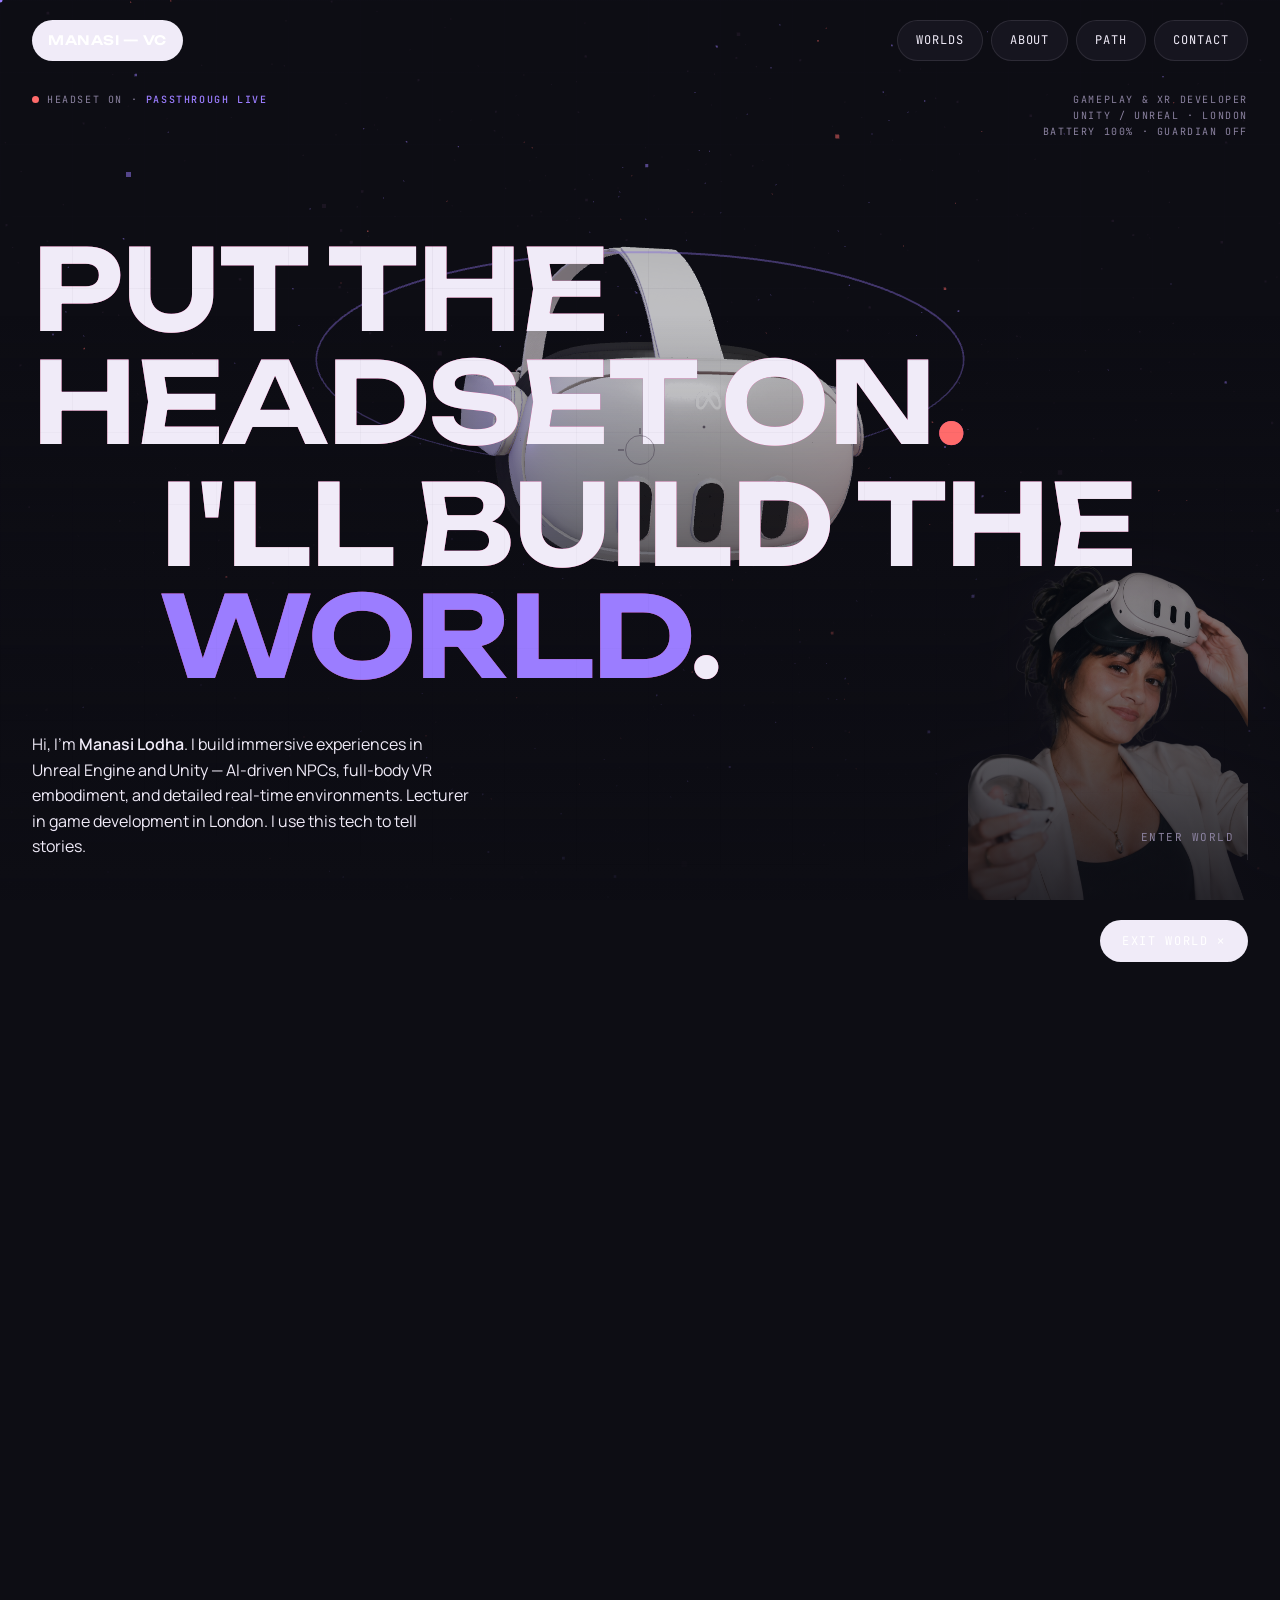
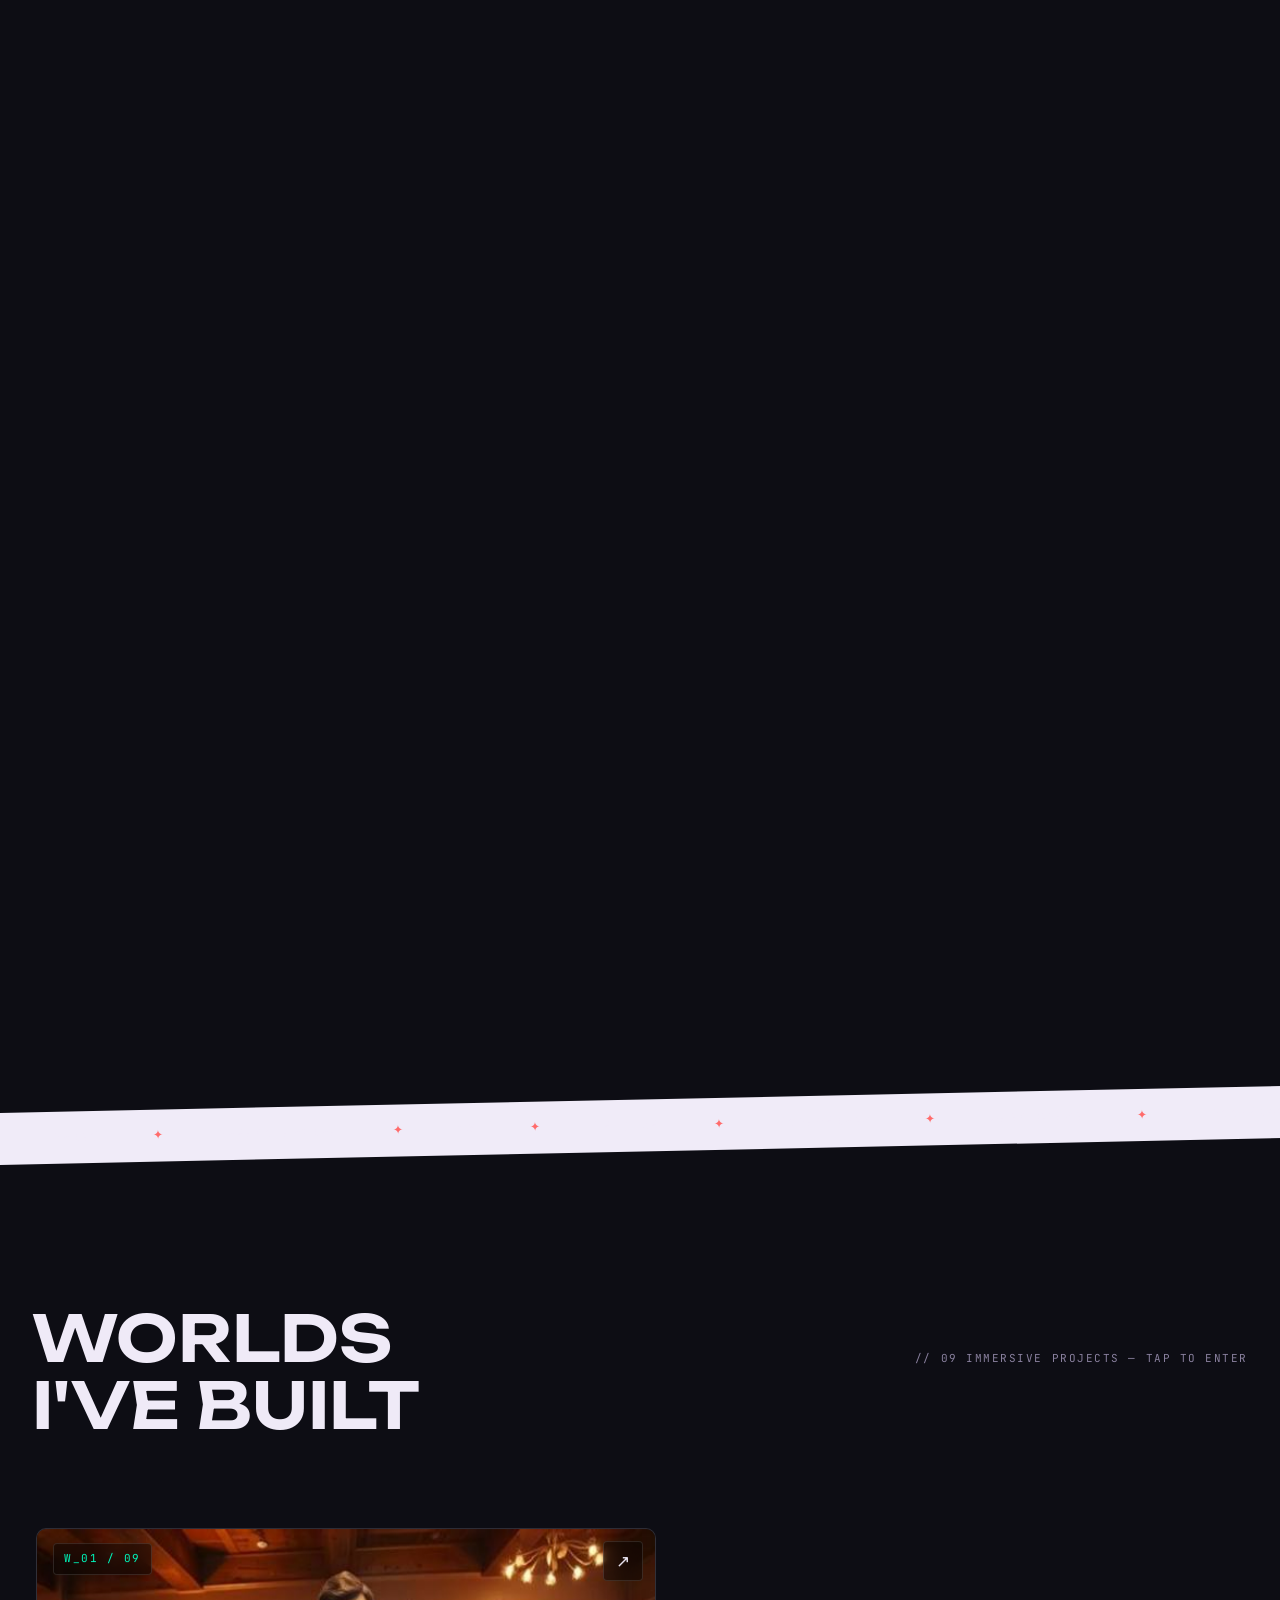
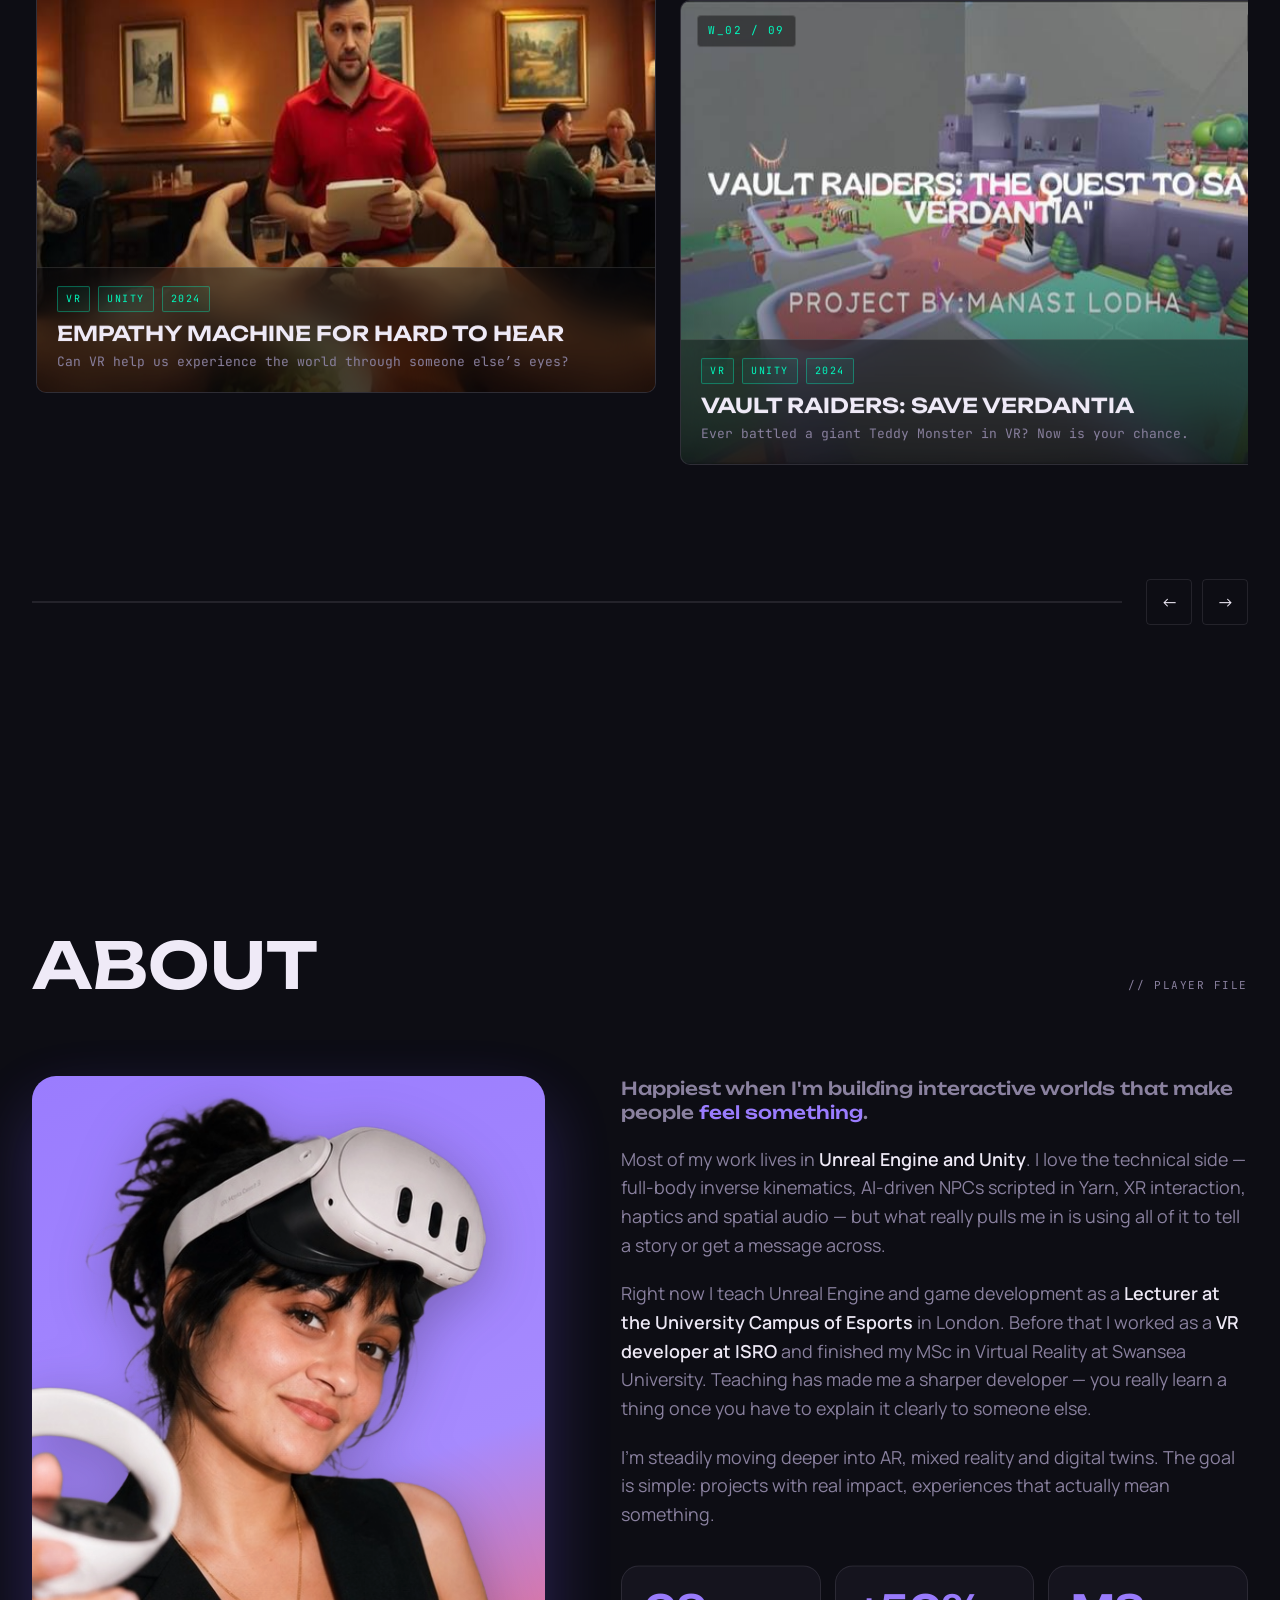
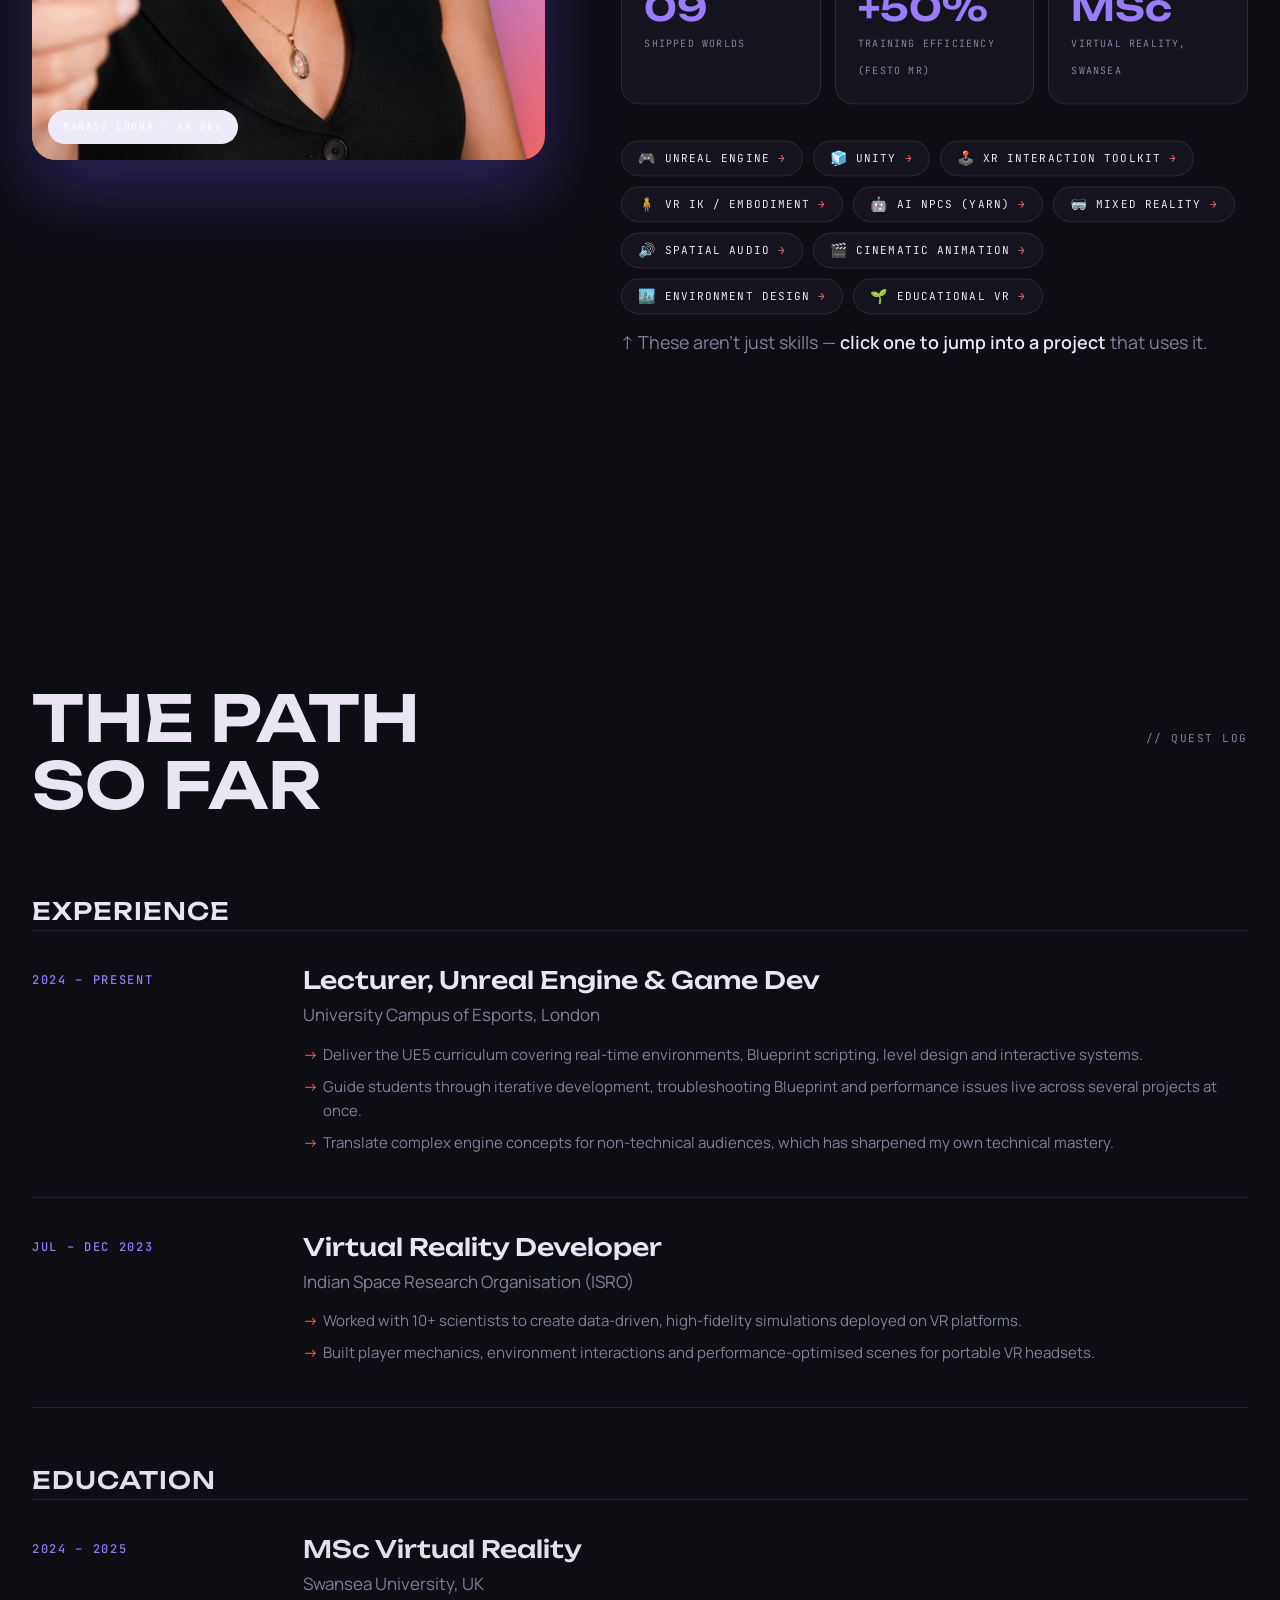
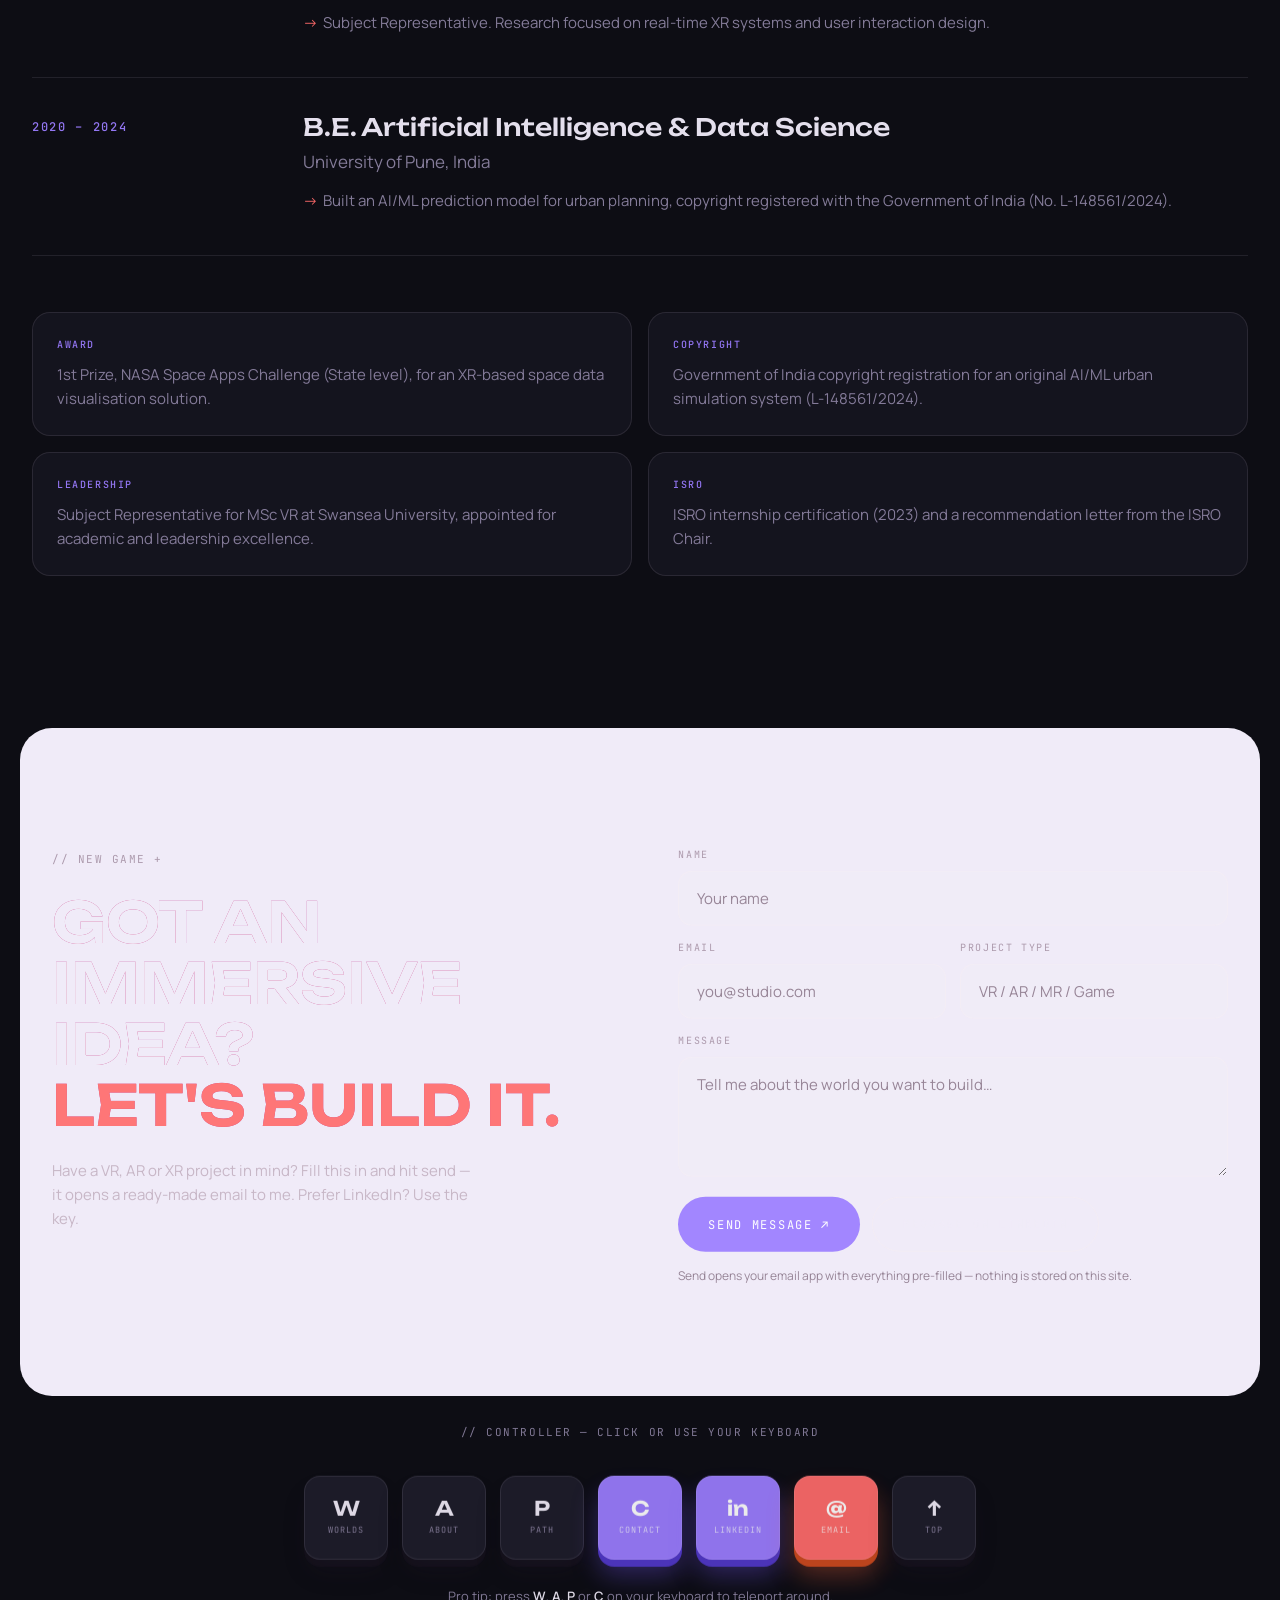
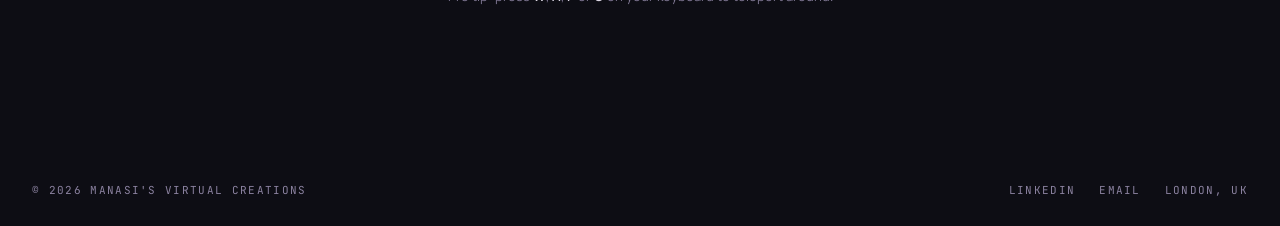
==== commit be37629f: "Smooth the page-wide headset motion with damped target easing The previous showcase mode assigned ro" ====
--- a/Portfolio.dc.html
+++ b/Portfolio.dc.html
@@ -1384,10 +1384,13 @@
 
   /* scroll zone = hero height minus one viewport (the sticky visible part) */
   function getScrollZone(){ return Math.max(1, (document.getElementById('hero').offsetHeight - innerHeight)); }
+  let pageQ = 0; /* 0→1 progress through the page after the hero */
   addEventListener('scroll',()=>{
     const zone = getScrollZone();
     scrollP = Math.min(1, scrollY/zone);
     pageBeyond = Math.max(0, scrollY - zone);
+    const rest = document.documentElement.scrollHeight - innerHeight - zone;
+    pageQ = rest > 0 ? Math.min(1, pageBeyond/rest) : 0;
   },{passive:true});
 
   /* ── 4 PHASES (each covers 0.25 of scrollP 0→1) ─────────────────
@@ -1430,52 +1433,57 @@
     const idleRY = (cmx*1.1 + Math.sin(t*0.5)*0.12);
     const idleRX = (cmy*0.55 + Math.sin(t*0.8)*0.05);
 
-    if(p < 0.5){
-      /* phases 0+1: sway fades as headset turns to face */
-      quest.rotation.y = idleRY * (1-p1);
-      quest.rotation.x = idleRX * (1-p1);
-    } else {
-      /* phases 2+3: facing forward during dive, then turn 90° away on emerge */
-      quest.rotation.y = p3 * Math.PI * 0.6;
-      quest.rotation.x = 0;
-    }
-
-    /* bob only in phases 0-1 */
-    quest.position.y = 0.9 + Math.sin(t*1.1)*0.12*(1-p1)*(1-p2);
-
-    /* -- camera --
-       phase 0-1: stays back at z=8.5
-       phase 2: dives from z=8.5 → z=-0.3 (through visor)
-       phase 3: pulls back to z=4.0 */
+    /* ---- compute TARGET values for this frame, then ease toward them ----
+       (direct assignment made the motion snap and judder; damped targets
+        give the slow, deliberate showcase feel) */
     const camZ_base  = 8.5;
     const camZ_inside = -0.3;
     const camZ_back   = 4.0;
+    let tRY, tRX, tPX = 0, tPY, tCZ, tCY, tFov, stiff;
 
     if(p < 0.5){
-      camera.position.z = camZ_base;
-      camera.position.y = 0.4;
-      camera.fov = 50;
+      tRY = idleRY * (1-p1);
+      tRX = idleRX * (1-p1);
+      tCZ = camZ_base; tCY = 0.4; tFov = 50;
     } else if(p < 0.75){
-      camera.position.z = camZ_base + (camZ_inside - camZ_base)*p2;
-      camera.position.y = 0.4 + p2*0.5;
-      camera.fov = 50 + p2*34;  /* widen as you pass through */
+      tRY = 0; tRX = 0;
+      tCZ = camZ_base + (camZ_inside - camZ_base)*p2;
+      tCY = 0.4 + p2*0.5;
+      tFov = 50 + p2*34;  /* widen as you pass through */
     } else {
-      camera.position.z = camZ_inside + (camZ_back - camZ_inside)*p3;
-      camera.position.y = 0.9 - p3*0.5;
-      camera.fov = 84 - p3*38;  /* narrow back to 46° on pullback */
+      tRY = p3 * Math.PI * 0.6; tRX = 0;
+      tCZ = camZ_inside + (camZ_back - camZ_inside)*p3;
+      tCY = 0.9 - p3*0.5;
+      tFov = 84 - p3*38;  /* narrow back to 46° on pullback */
     }
-
-    /* -- past the hero: headset keeps rotating and zooms in/out with scroll -- */
+    tPY = 0.9 + Math.sin(t*1.1)*0.12*(1-p1)*(1-p2);
+    stiff = 0.18; /* hero: tight so the lens dive tracks the scroll */
+
     if(pageBeyond > 0){
-      quest.rotation.y = Math.PI*0.6 + pageBeyond*0.0022 + Math.sin(t*0.35)*0.06;
-      quest.rotation.x = Math.sin(pageBeyond*0.0011)*0.16;
-      quest.position.y = 0.9 + Math.sin(pageBeyond*0.0009)*0.35;
-      camera.position.z = 6.5 + Math.sin(pageBeyond*0.0014)*1.6;
-      camera.position.y = 0.4;
-      camera.fov = 46;
+      /* showcase mode: ONE slow ~130° turn across the whole page,
+         cursor adds a little life, camera rests farther back with a
+         barely-there breathing — no scroll-frequency wobble */
+      tRY  = Math.PI*0.6 + pageQ*2.3 + cmx*0.45 + Math.sin(t*0.22)*0.05;
+      tRX  = Math.sin(pageQ*Math.PI)*0.10 + cmy*0.18;
+      tPX  = cmx*0.5;
+      tPY  = 0.75 + Math.sin(t*0.55)*0.07;
+      tCZ  = 6.2 - Math.sin(pageQ*Math.PI)*1.1; /* eases in, then back out */
+      tCY  = 0.4;
+      tFov = 46;
+      stiff = 0.045; /* floaty */
     }
+
+    quest.rotation.y  += (tRY  - quest.rotation.y )*stiff;
+    quest.rotation.x  += (tRX  - quest.rotation.x )*stiff;
+    quest.position.x  += (tPX  - quest.position.x )*stiff;
+    quest.position.y  += (tPY  - quest.position.y )*stiff;
+    camera.position.z += (tCZ  - camera.position.z)*stiff;
+    camera.position.y += (tCY  - camera.position.y)*stiff;
+    camera.fov        += (tFov - camera.fov       )*stiff;
+
     /* fade the canvas back so page content stays readable */
-    holder.style.opacity = pageBeyond>0 ? (1 - 0.55*Math.min(1,pageBeyond/600)).toFixed(3) : '1';
+    const fadeT = pageBeyond>0 ? (1 - 0.55*Math.min(1,pageBeyond/600)) : 1;
+    holder.style.opacity = (+holder.style.opacity || 1) + (fadeT - (+holder.style.opacity || 1))*0.1;
     camera.updateProjectionMatrix();
 
     /* -- eyesight vignette: peaks at center of phase 2 -- */
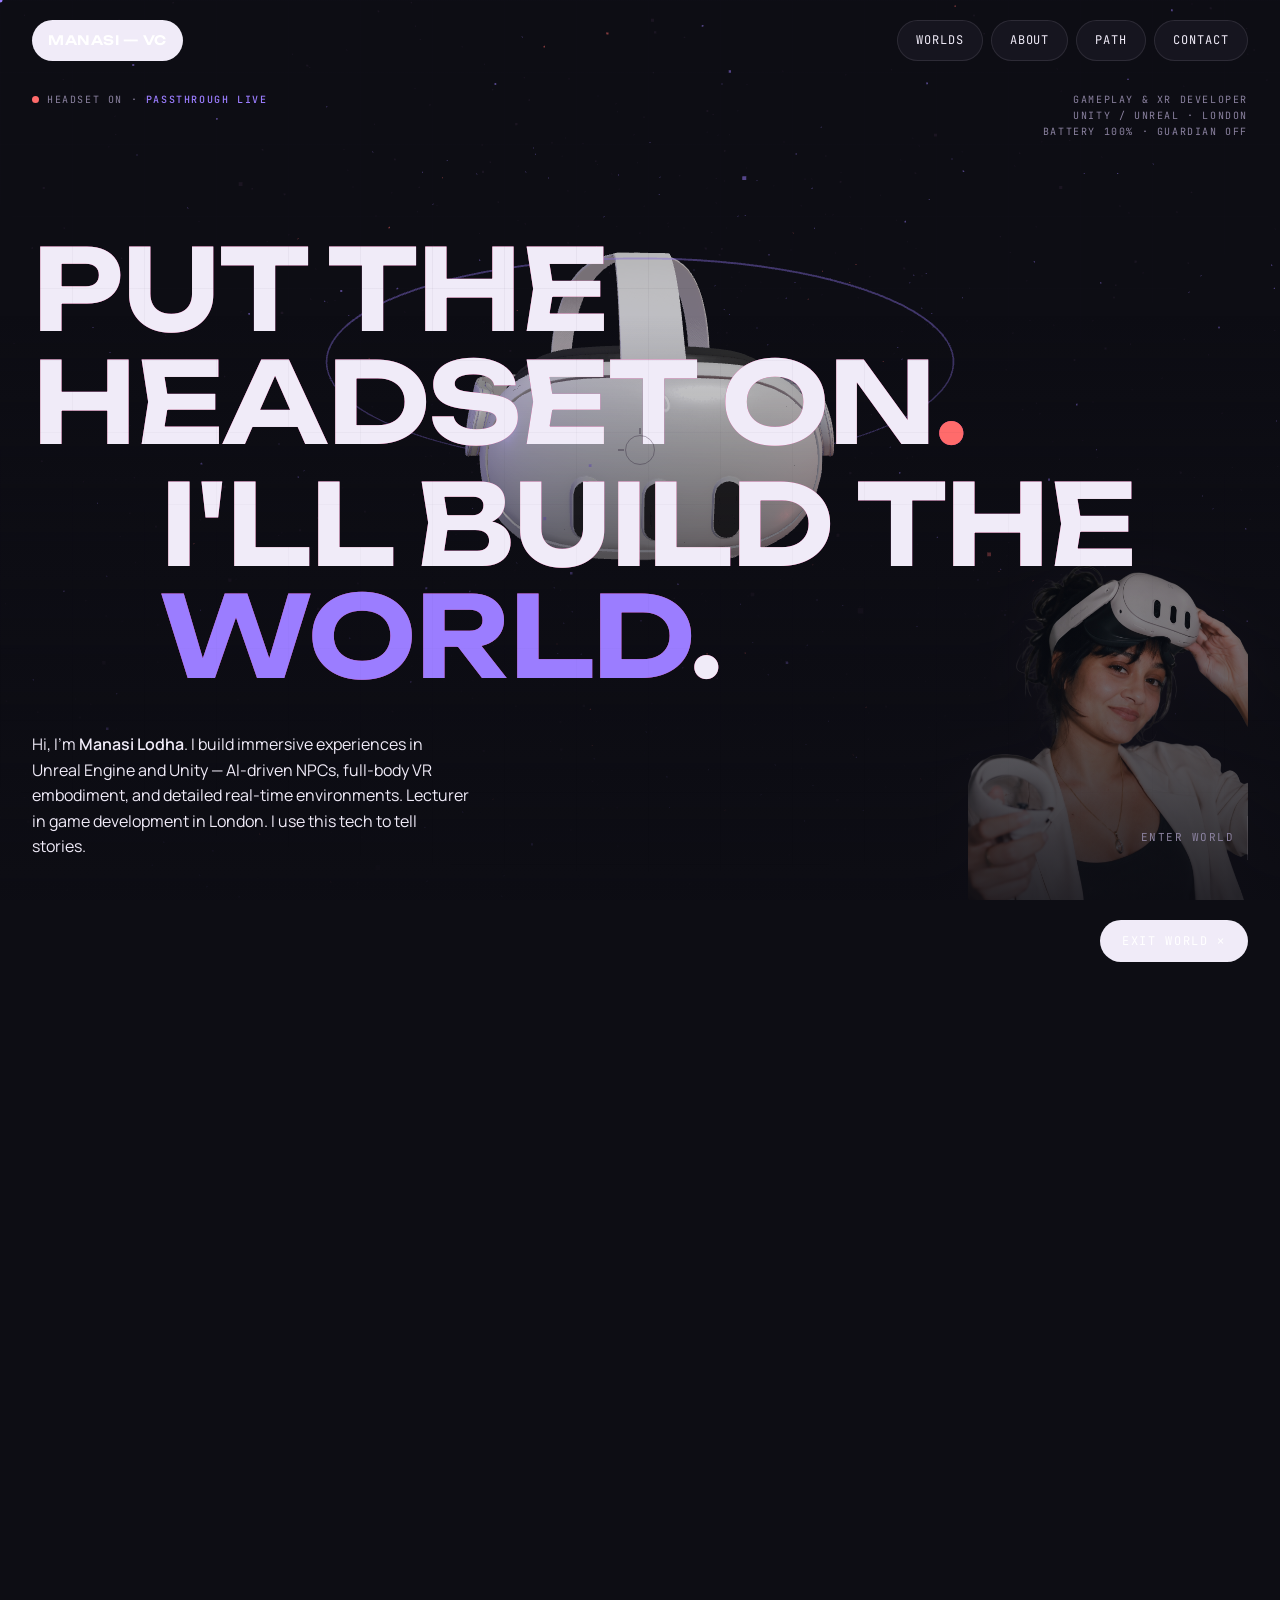
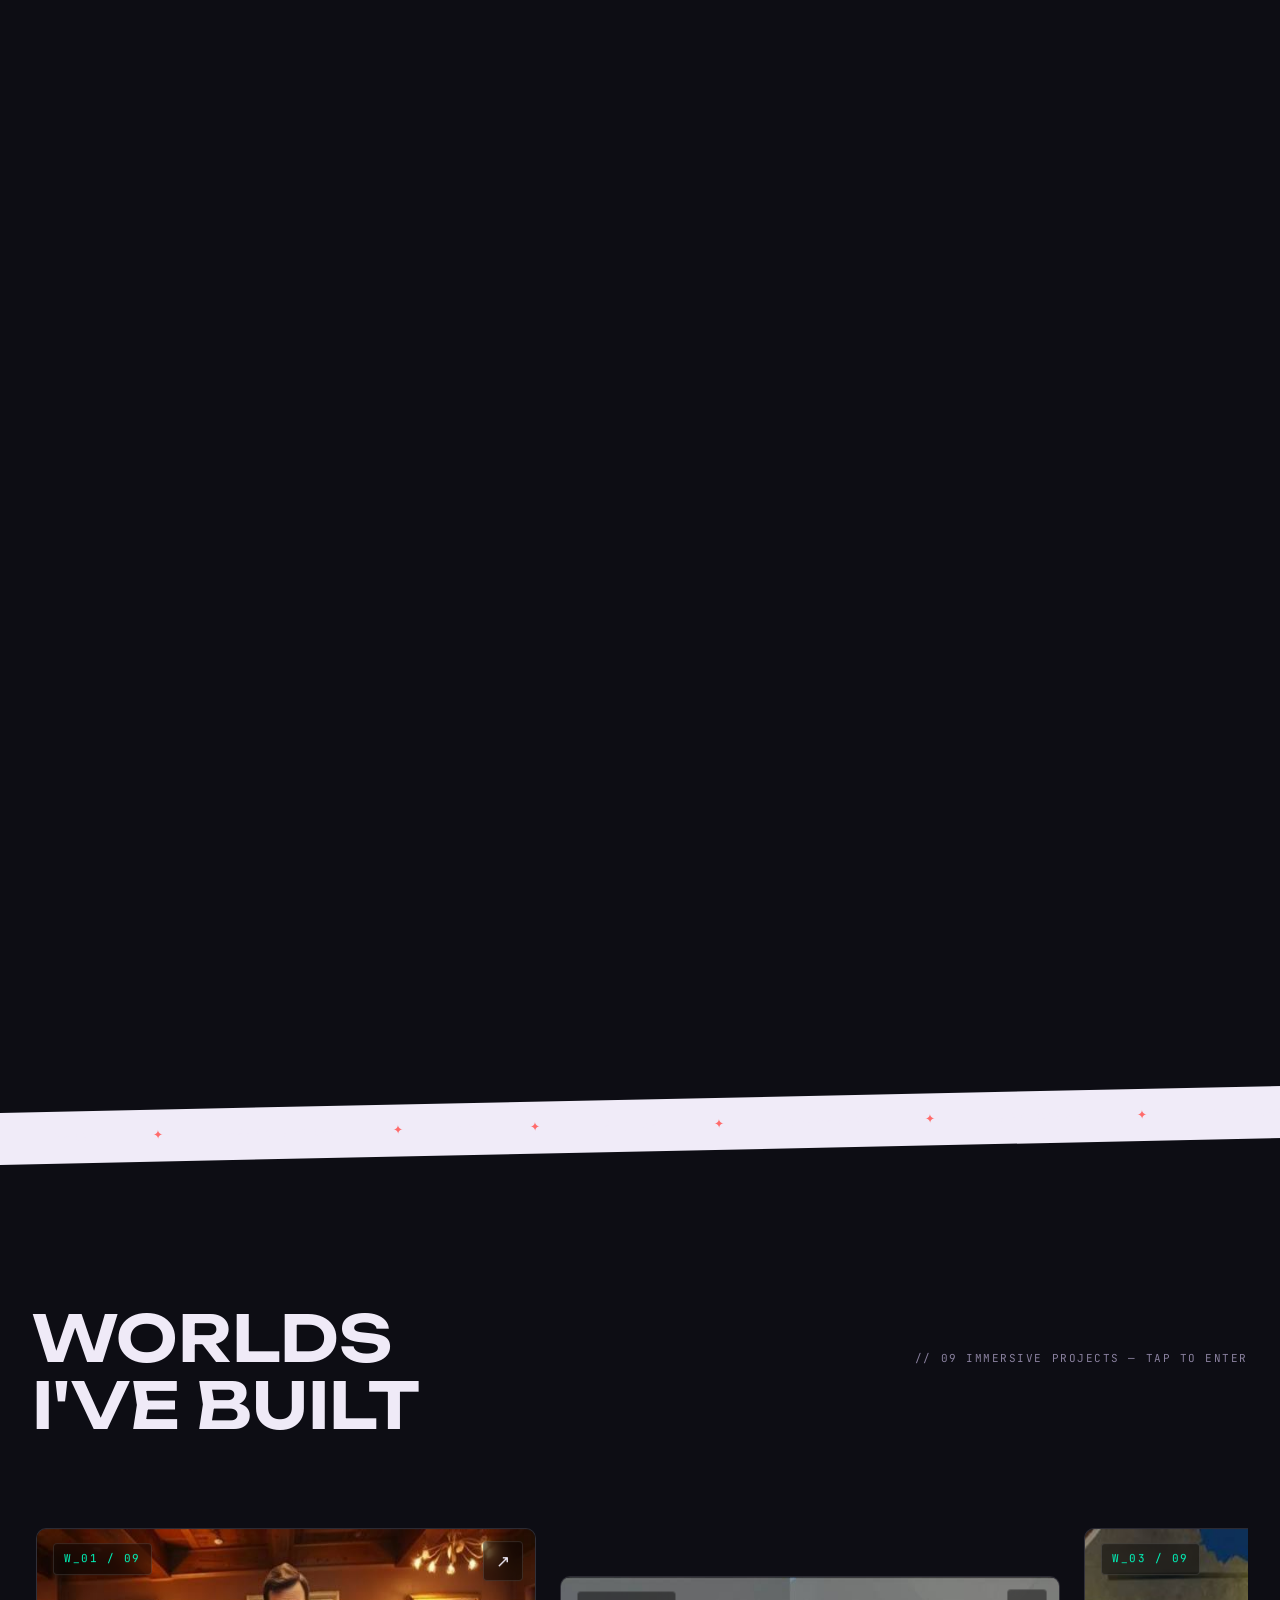
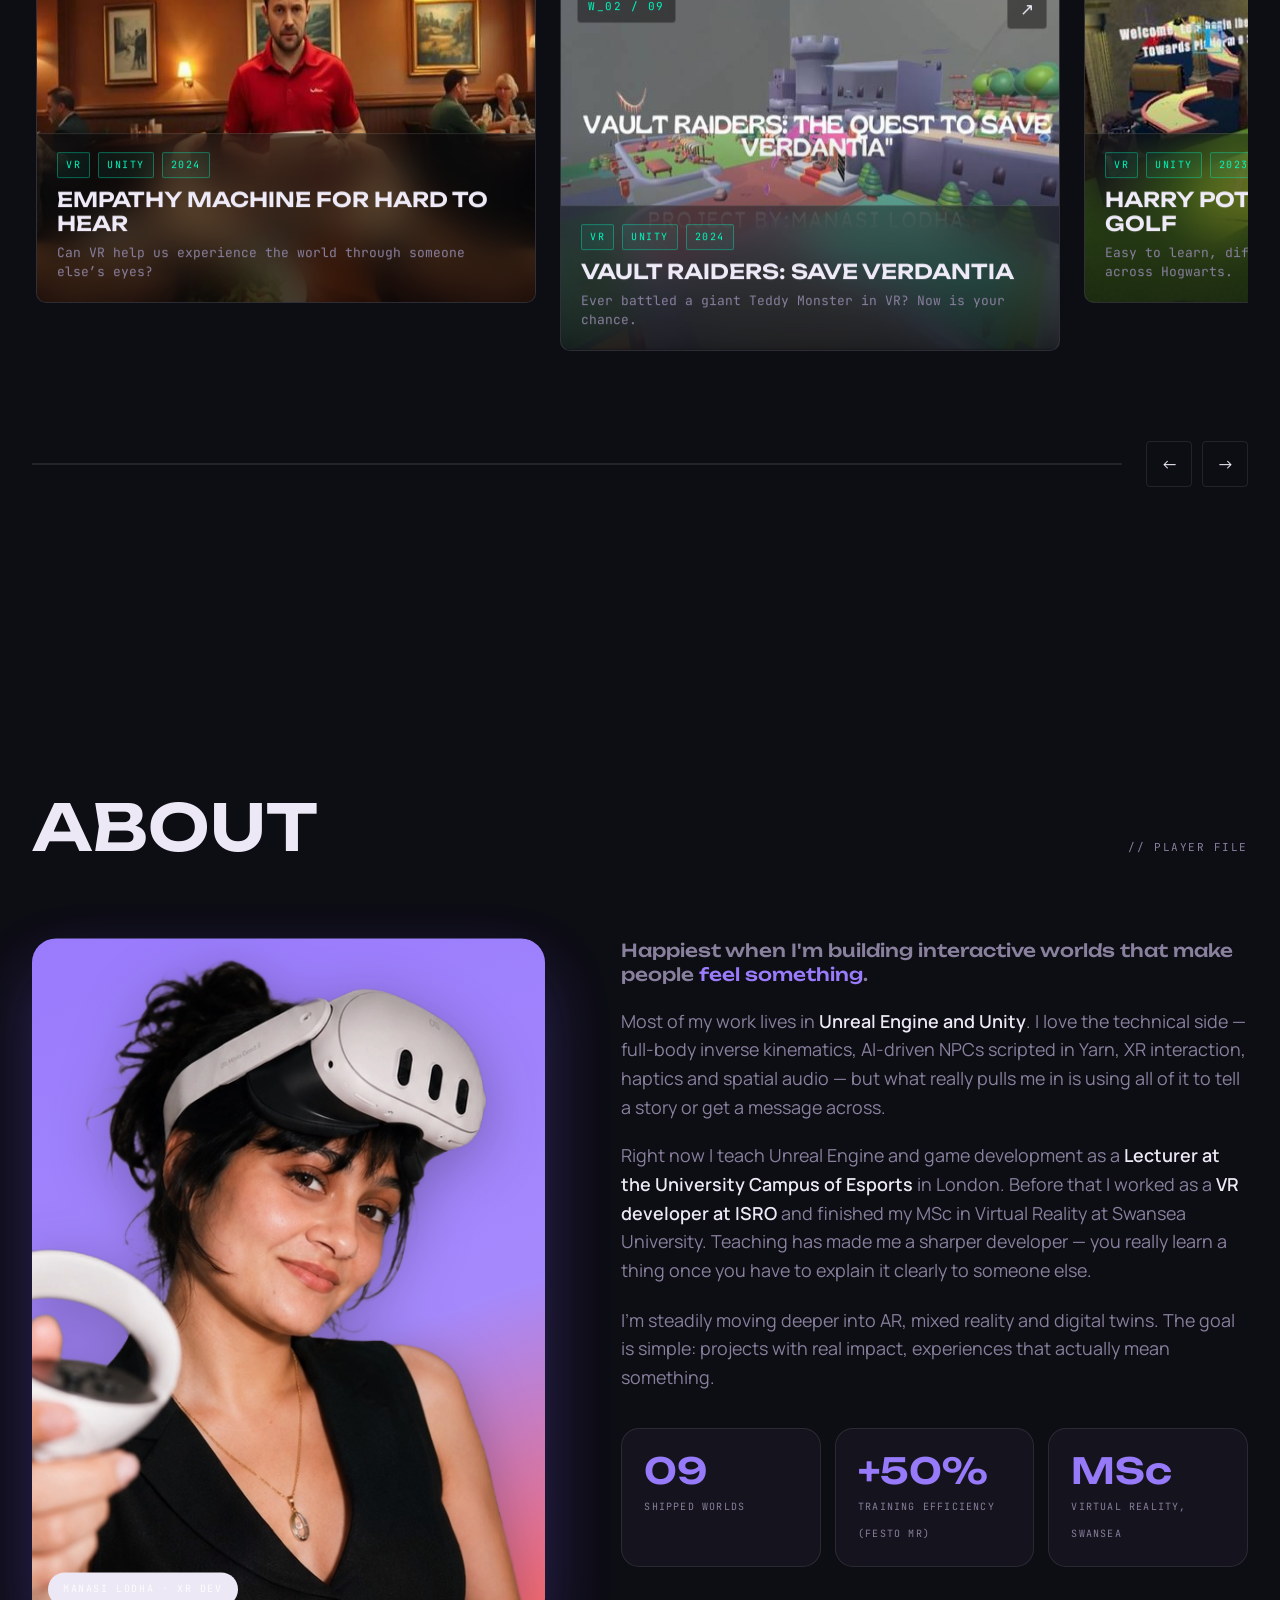
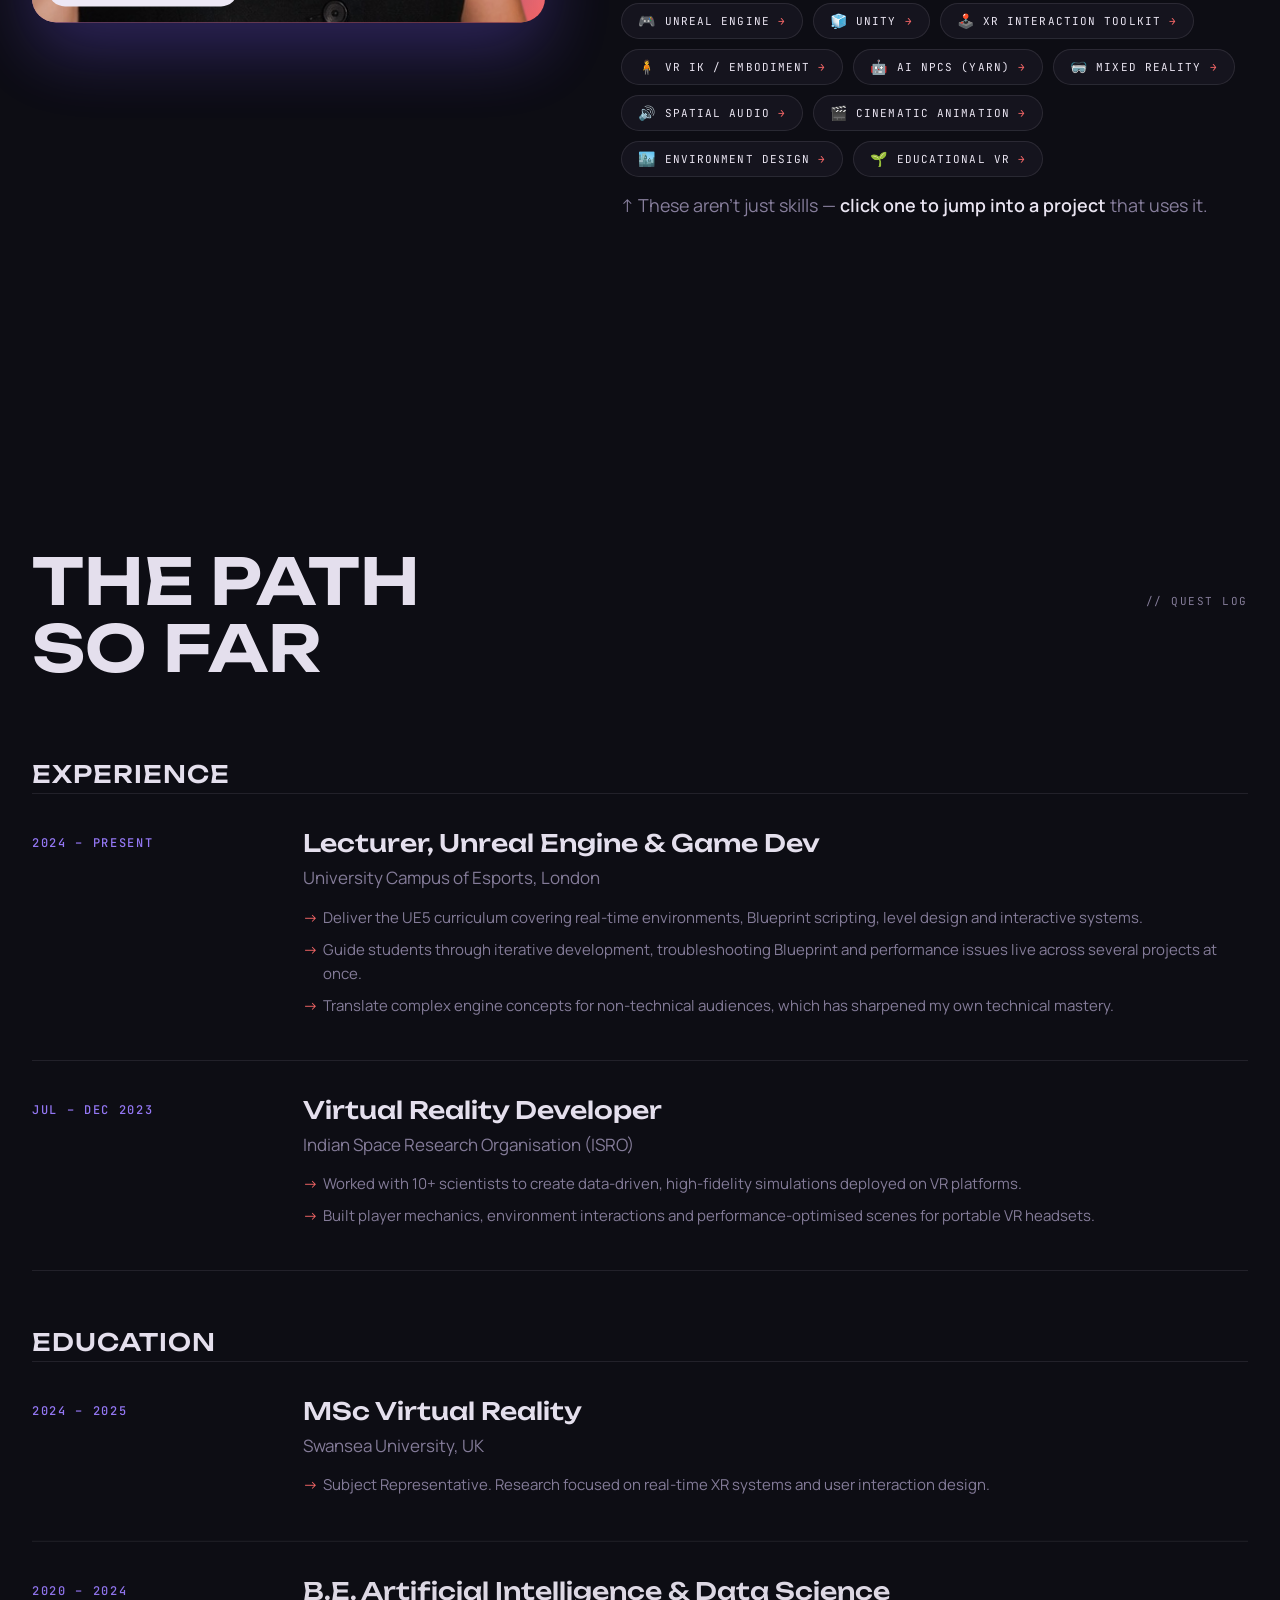
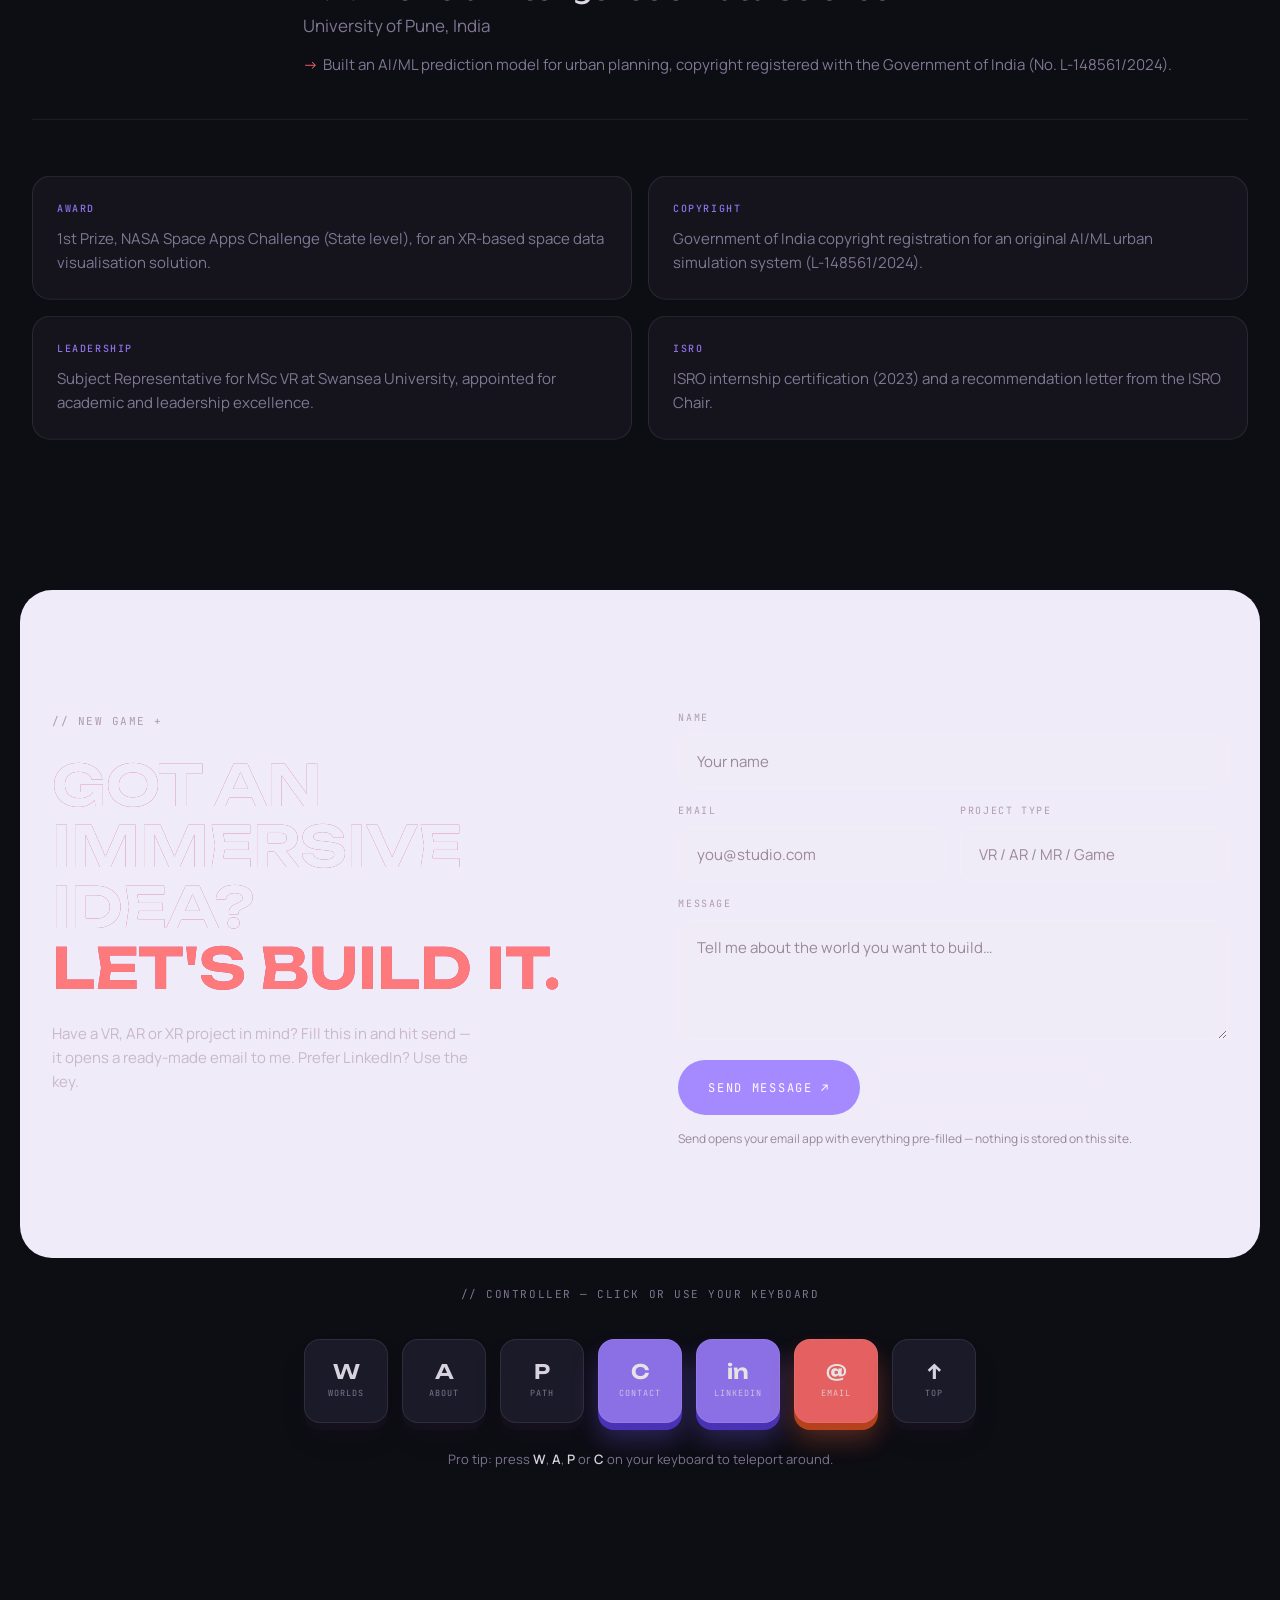
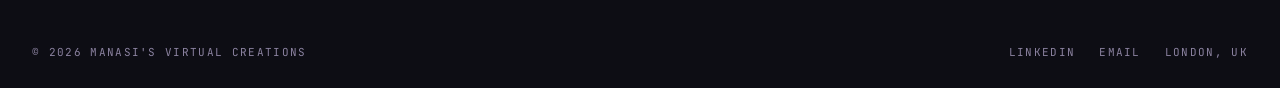
==== commit 3e1e6057: "Calm hero idle motion, white placeholder, smaller carousel cards - Idle sway in the hero cut to a th" ====
--- a/Portfolio.dc.html
+++ b/Portfolio.dc.html
@@ -259,13 +259,13 @@
   scrollbar-width:none;cursor:grab;
 }
 @media(min-width:601px){
-  #work .track{padding-bottom:96px;}
-  .card:nth-child(even){margin-top:72px;}
+  #work .track{padding-bottom:72px;}
+  .card:nth-child(even){margin-top:48px;}
 }
 #work .track::-webkit-scrollbar{display:none;}
 #work .track.dragging{scroll-snap-type:none;cursor:grabbing;user-select:none;}
 .card{
-  position:relative;flex:0 0 min(620px,86vw);aspect-ratio:4/3;
+  position:relative;flex:0 0 min(500px,84vw);aspect-ratio:4/3;
   border-radius:10px;overflow:hidden;scroll-snap-align:center;
   border:1px solid rgba(255,255,255,0.12);background:var(--panel);
   cursor:pointer;transition:border-color 0.35s,box-shadow 0.35s,transform 0.35s;
@@ -1317,10 +1317,10 @@
 
   /* placeholder fallback geometry (shown while GLTF loads) */
   let quest = new THREE.Group();
-  const bodyMat = new THREE.MeshStandardMaterial({color:0x1a1a28,roughness:0.3,metalness:0.02});
+  const bodyMat = new THREE.MeshStandardMaterial({color:0xd9d9df,roughness:0.35,metalness:0.02});
   const darkMat = new THREE.MeshStandardMaterial({color:0x1a1920,roughness:0.65});
   const lensMat = new THREE.MeshStandardMaterial({color:0x0d0c12,roughness:0.12,metalness:0.5});
-  const strapMat= new THREE.MeshStandardMaterial({color:0x252335,roughness:0.85});
+  const strapMat= new THREE.MeshStandardMaterial({color:0xc9c9d2,roughness:0.8});
   function rRect(w,h,r){
     const s=new THREE.Shape(),x=-w/2,y=-h/2;
     s.moveTo(x+r,y);s.lineTo(x+w-r,y);s.quadraticCurveTo(x+w,y,x+w,y+r);
@@ -1409,7 +1409,7 @@
     requestAnimationFrame(frame);
     if(!running) return;
     const t=clock.getElapsedTime();
-    cmx+=(tmx-cmx)*0.05; cmy+=(tmy-cmy)*0.05;
+    cmx+=(tmx-cmx)*0.10; cmy+=(tmy-cmy)*0.10;
 
     /* swap to real model once loaded */
     if(window._questModel){ quest = window._questModel; window._questModel = null; }
@@ -1430,8 +1430,8 @@
 
     /* -- headset rotation --
        idle: gentle sway + cursor; turn: face forward (ry=0); emerge: turn away */
-    const idleRY = (cmx*1.1 + Math.sin(t*0.5)*0.12);
-    const idleRX = (cmy*0.55 + Math.sin(t*0.8)*0.05);
+    const idleRY = (cmx*0.32 + Math.sin(t*0.4)*0.045);
+    const idleRX = (cmy*0.18 + Math.sin(t*0.6)*0.025);
 
     /* ---- compute TARGET values for this frame, then ease toward them ----
        (direct assignment made the motion snap and judder; damped targets
@@ -1457,7 +1457,7 @@
       tFov = 84 - p3*38;  /* narrow back to 46° on pullback */
     }
     tPY = 0.9 + Math.sin(t*1.1)*0.12*(1-p1)*(1-p2);
-    stiff = 0.18; /* hero: tight so the lens dive tracks the scroll */
+    stiff = 0.28; /* hero: tight so idle + lens dive track without trailing */
 
     if(pageBeyond > 0){
       /* showcase mode: ONE slow ~130° turn across the whole page,
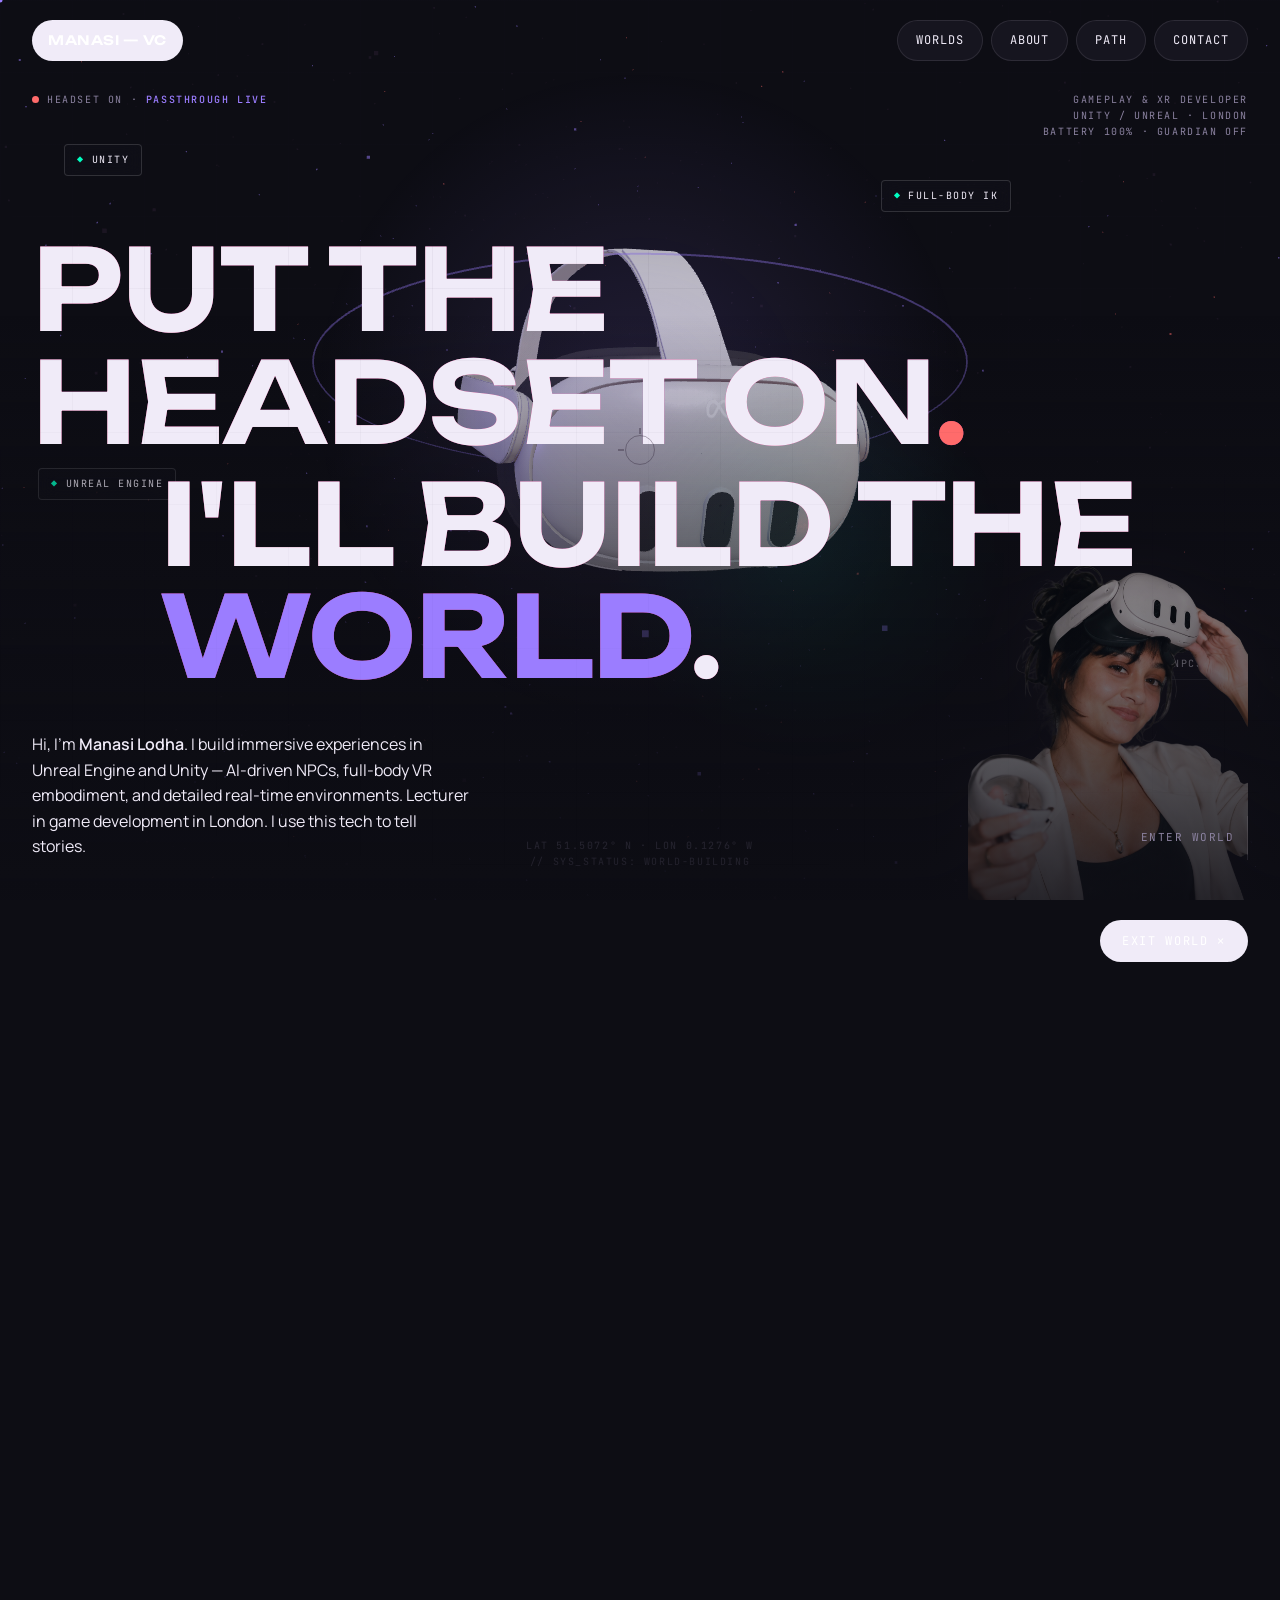
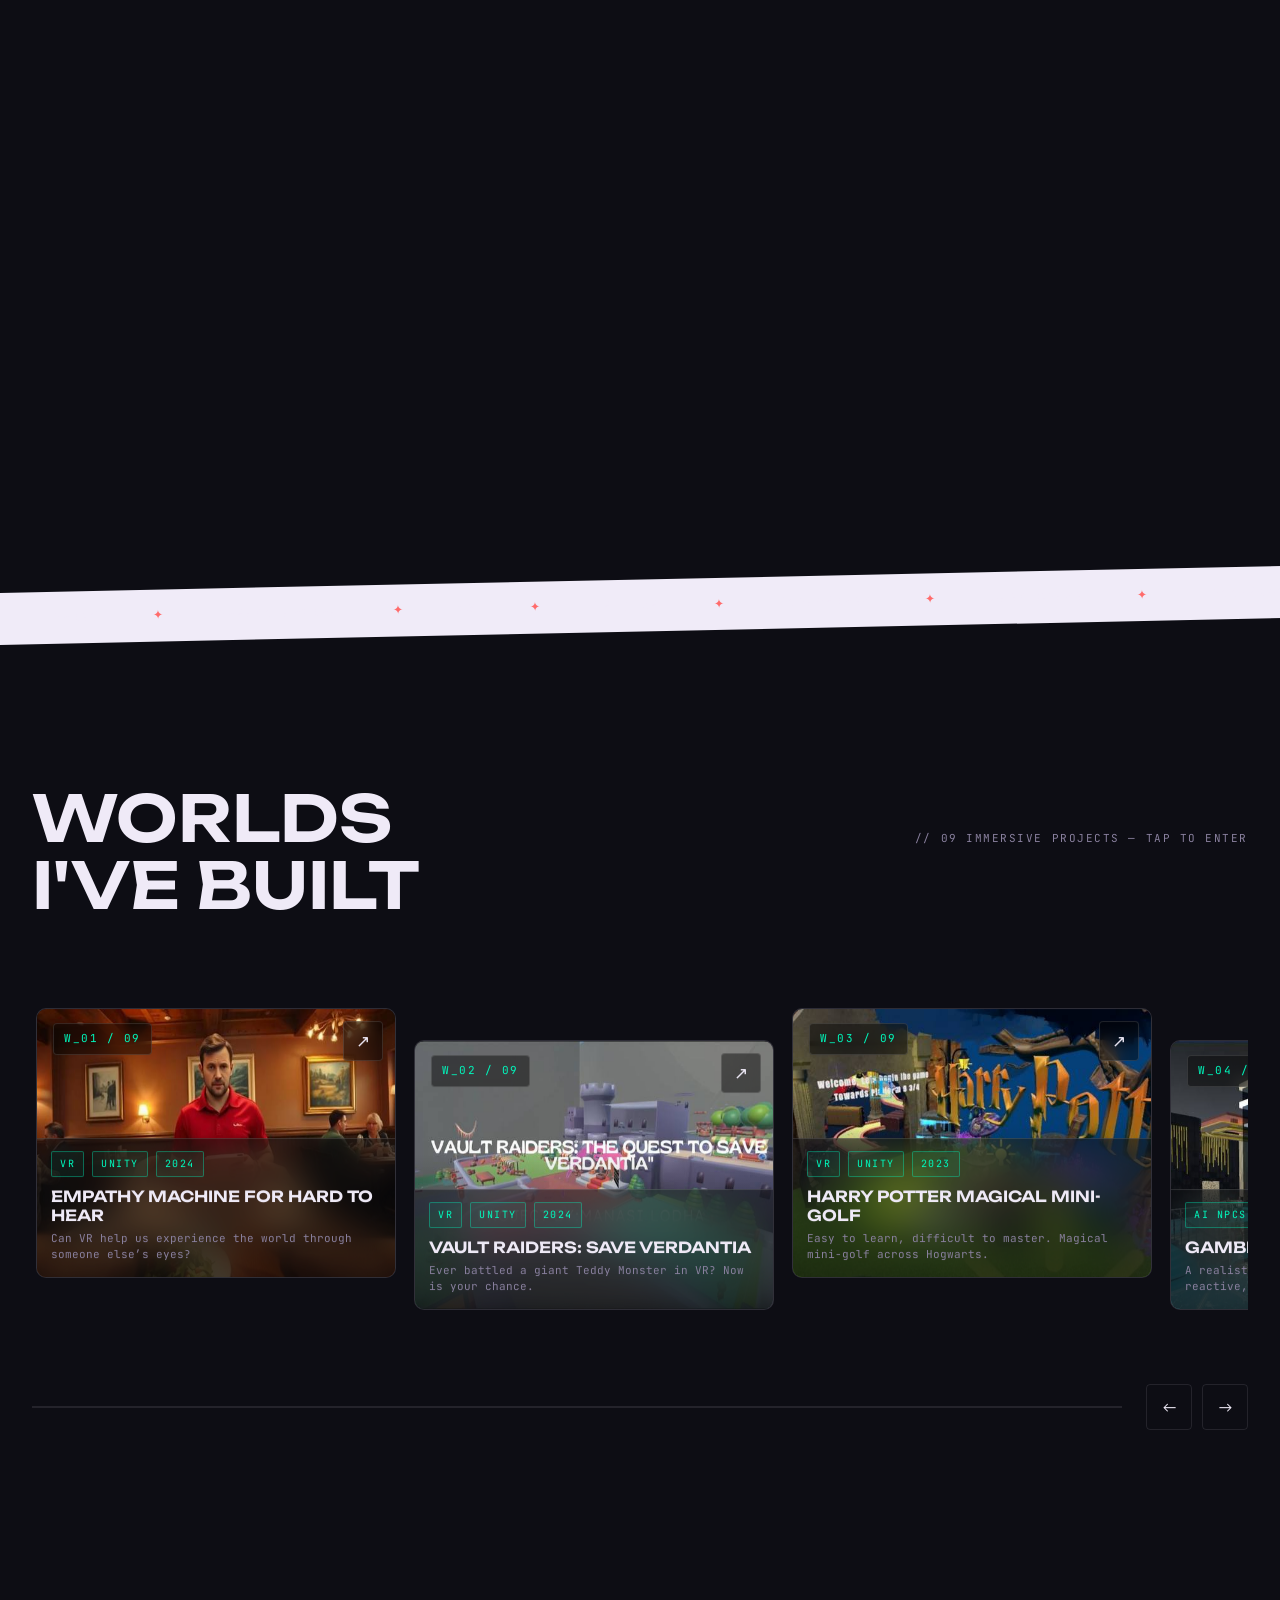
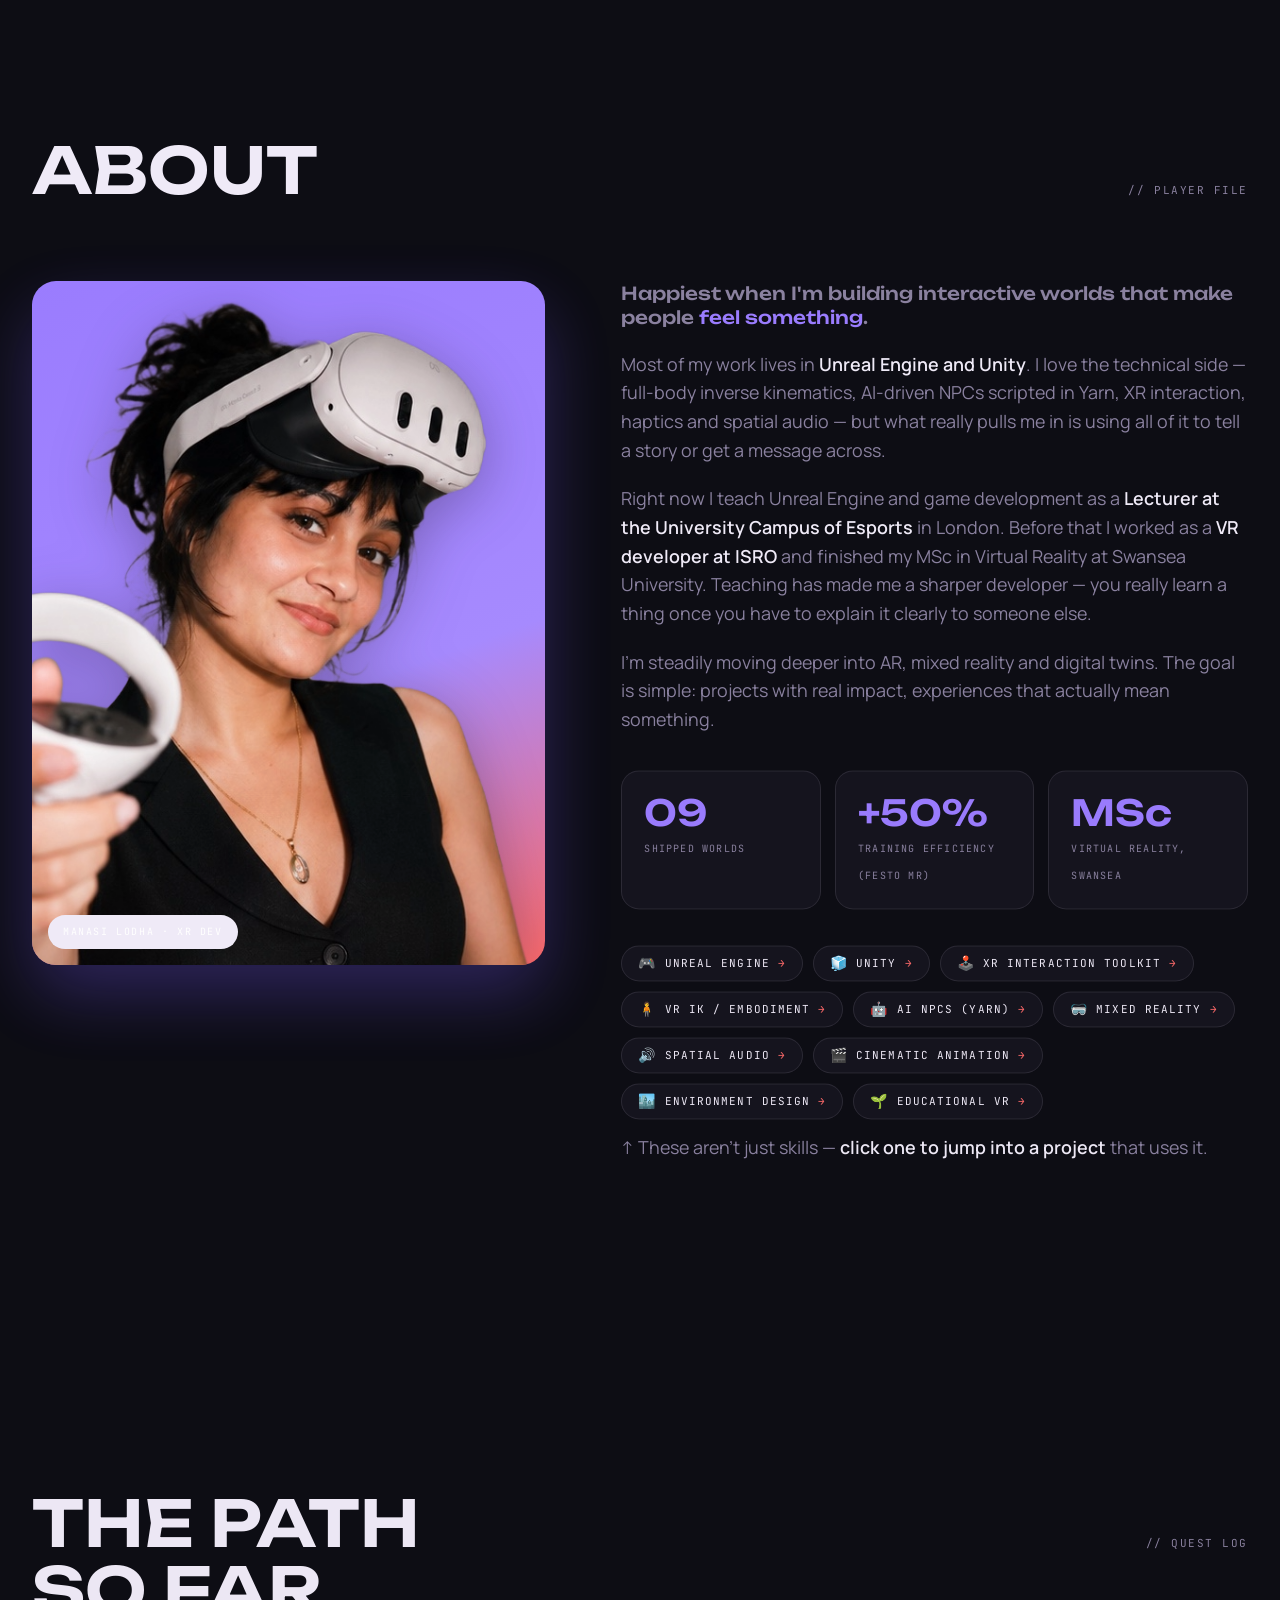
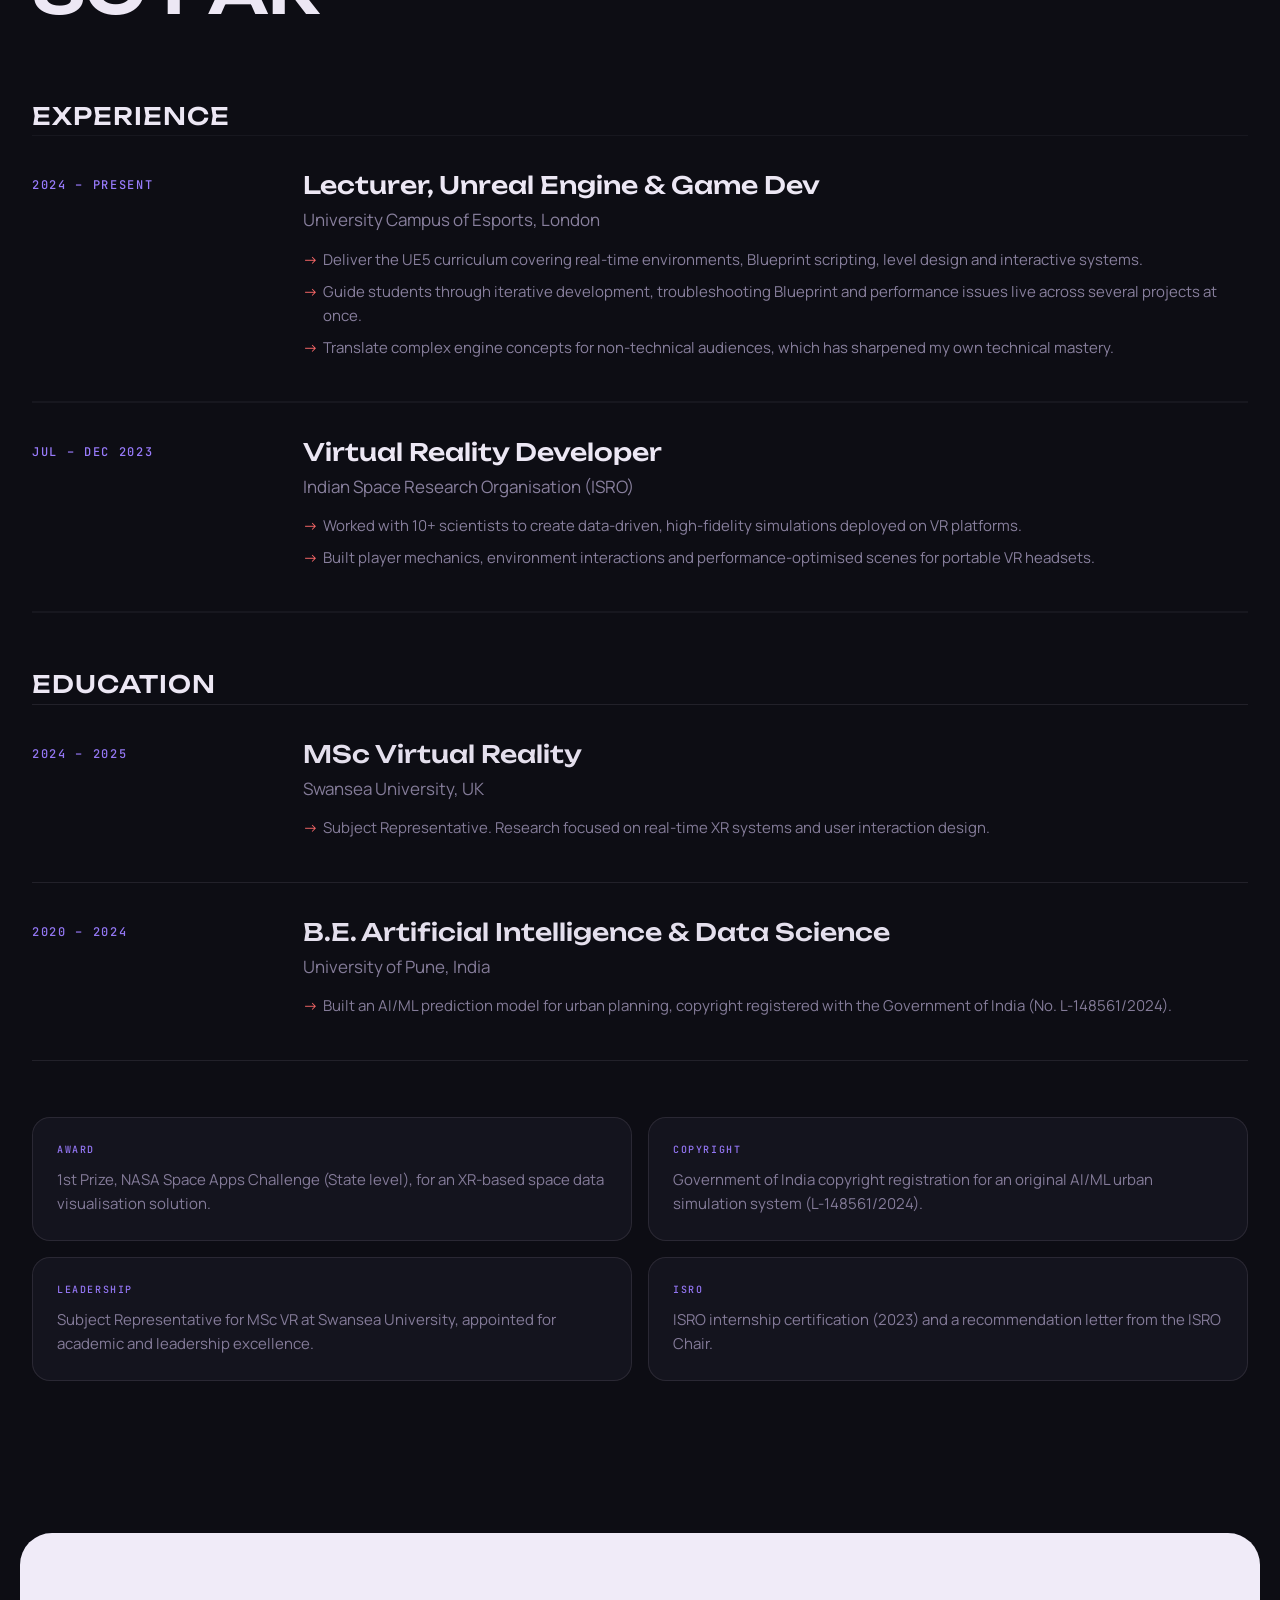
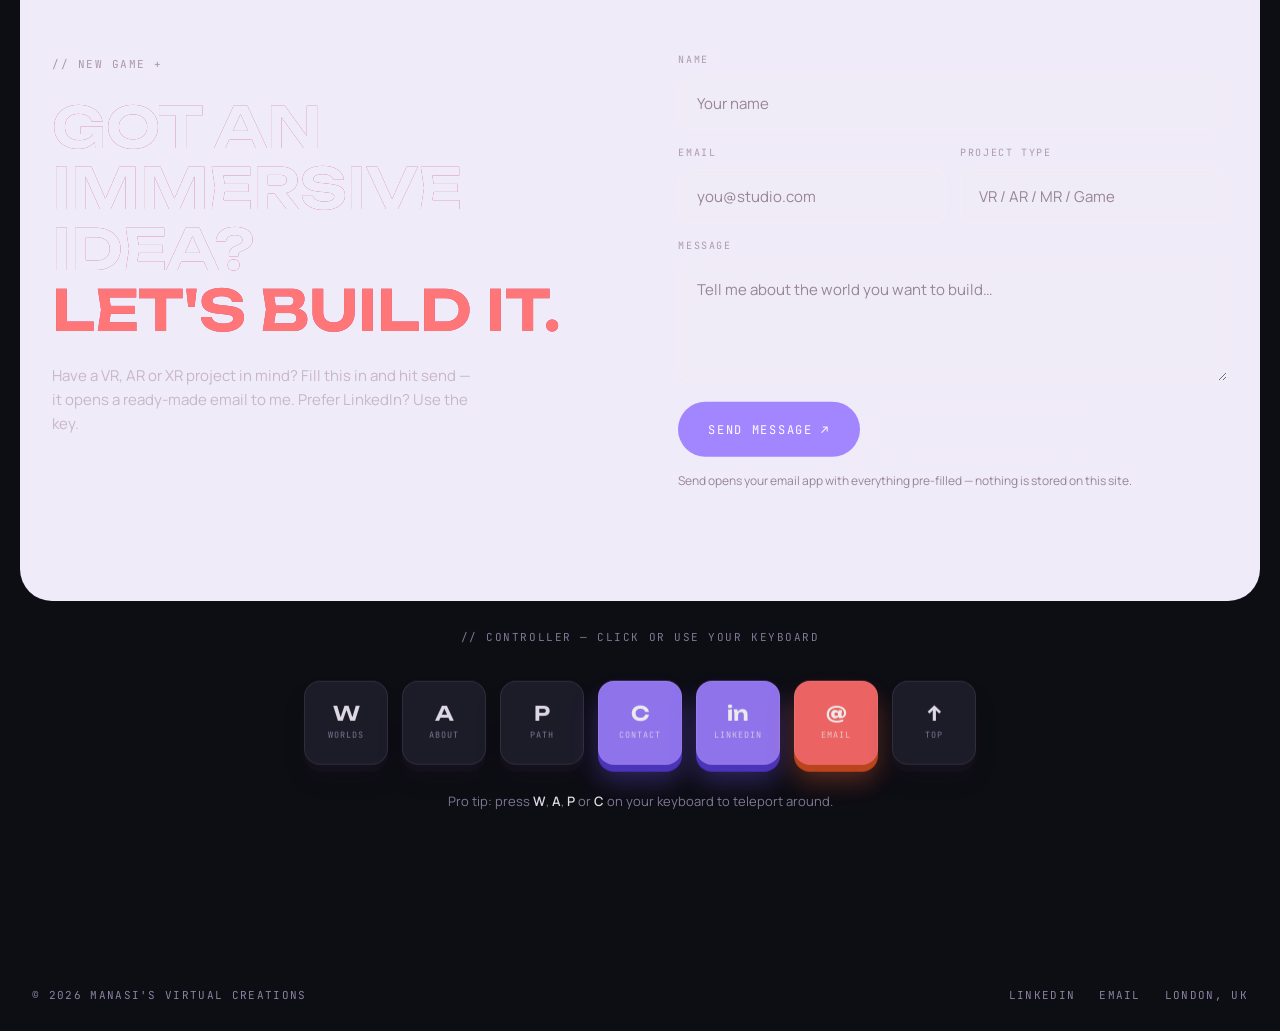
==== commit 6385ceea: "Slower cinematic scroll, smaller carousel, hero ambient details - Hero scroll zone 300svh→420svh so " ====
--- a/Portfolio.dc.html
+++ b/Portfolio.dc.html
@@ -135,7 +135,7 @@
 /* ============================================================
    HERO — Quest 3 stage
    ============================================================ */
-#hero{position:relative;height:300svh;min-height:680px;overflow:visible;}
+#hero{position:relative;height:420svh;min-height:680px;overflow:visible;}
 #hero .sticky-shell{position:sticky;top:0;height:100svh;overflow:hidden;}
 #world{position:fixed;inset:0;z-index:0;pointer-events:none;}
 #hero .inner{
@@ -151,7 +151,31 @@
 @keyframes pulse{0%,100%{box-shadow:0 0 0 0 rgba(255,107,59,0.45);}50%{box-shadow:0 0 0 8px rgba(255,107,59,0);}}
 .hud.tl{top:92px;left:32px;}
 .hud.tr{top:92px;right:32px;text-align:right;}
-.hud.bl{bottom:32px;left:32px;display:none;}
+.hud.bl{bottom:30px;left:50%;transform:translateX(-50%);text-align:center;}
+
+/* ambient glow + floating glass tags — hero depth */
+.h-glow{position:absolute;border-radius:50%;pointer-events:none;z-index:-1;}
+.h-glow.a{width:58vw;height:58vw;left:50%;top:44%;transform:translate(-50%,-50%);
+  background:radial-gradient(circle, rgba(155,125,255,0.15) 0%, transparent 62%);
+  animation:glowPulse 8s ease-in-out infinite;}
+.h-glow.b{width:36vw;height:36vw;left:63%;top:62%;transform:translate(-50%,-50%);
+  background:radial-gradient(circle, rgba(0,255,194,0.09) 0%, transparent 62%);
+  animation:glowPulse 11s ease-in-out 2s infinite;}
+@keyframes glowPulse{0%,100%{opacity:0.7;}50%{opacity:1;}}
+.h-tag{
+  position:absolute;z-index:2;font-family:var(--font-m);font-size:10px;letter-spacing:0.15em;
+  color:var(--ink);padding:7px 12px;border-radius:4px;white-space:nowrap;
+  border:1px solid rgba(255,255,255,0.14);background:rgba(22,21,31,0.35);
+  backdrop-filter:blur(10px);-webkit-backdrop-filter:blur(10px);
+  animation:tagFloat 7s ease-in-out infinite;
+}
+.h-tag i{font-style:normal;color:var(--mint);margin-right:7px;}
+.h-tag.t1{top:16%;left:5%;animation-delay:0s;}
+.h-tag.t2{top:52%;left:3%;animation-delay:1.8s;}
+.h-tag.t3{top:20%;right:21%;animation-delay:3.6s;}
+.h-tag.t4{top:72%;right:5%;animation-delay:5.4s;}
+@keyframes tagFloat{0%,100%{transform:translateY(0);}50%{transform:translateY(-13px);}}
+@media(max-width:900px){.h-tag{display:none;}}
 
 .h-title{
   font-family:var(--font-d);font-weight:600;
@@ -254,18 +278,18 @@
    ============================================================ */
 .carousel{position:relative;}
 #work .track{
-  display:flex;align-items:flex-start;gap:24px;overflow-x:auto;overscroll-behavior-x:contain;
+  display:flex;align-items:flex-start;gap:18px;overflow-x:auto;overscroll-behavior-x:contain;
   scroll-snap-type:x mandatory;padding:12px 4px 26px;
   scrollbar-width:none;cursor:grab;
 }
 @media(min-width:601px){
-  #work .track{padding-bottom:72px;}
-  .card:nth-child(even){margin-top:48px;}
+  #work .track{padding-bottom:56px;}
+  .card:nth-child(even){margin-top:32px;}
 }
 #work .track::-webkit-scrollbar{display:none;}
 #work .track.dragging{scroll-snap-type:none;cursor:grabbing;user-select:none;}
 .card{
-  position:relative;flex:0 0 min(500px,84vw);aspect-ratio:4/3;
+  position:relative;flex:0 0 min(360px,78vw);aspect-ratio:4/3;
   border-radius:10px;overflow:hidden;scroll-snap-align:center;
   border:1px solid rgba(255,255,255,0.12);background:var(--panel);
   cursor:pointer;transition:border-color 0.35s,box-shadow 0.35s,transform 0.35s;
@@ -299,7 +323,7 @@
 .card:hover .card-arr{background:var(--mint);border-color:var(--mint);color:#062018;transform:rotate(45deg);}
 .card-glass{
   position:absolute;left:0;right:0;bottom:0;z-index:2;
-  padding:18px 20px 20px;
+  padding:12px 14px 14px;
   background:rgba(9,8,14,0.42);backdrop-filter:blur(20px);-webkit-backdrop-filter:blur(20px);
   border-top:1px solid rgba(255,255,255,0.12);
 }
@@ -311,9 +335,9 @@
 }
 .card-glass h3{
   font-family:var(--font-d);font-weight:600;text-transform:uppercase;
-  font-size:clamp(16px,1.6vw,22px);line-height:1.2;margin-bottom:6px;color:var(--ink);
-}
-.card-glass p{color:var(--muted);font-size:13px;line-height:1.5;font-family:var(--font-m);}
+  font-size:clamp(14px,1.2vw,17px);line-height:1.25;margin-bottom:5px;color:var(--ink);
+}
+.card-glass p{color:var(--muted);font-size:11px;line-height:1.5;font-family:var(--font-m);}
 .car-ui{display:flex;align-items:center;gap:24px;margin-top:18px;}
 .car-progress{flex:1;height:2px;background:var(--line);overflow:hidden;}
 .car-progress span{
@@ -558,7 +582,7 @@
 
   /* hero */
   #hero{min-height:100svh;}
-  .hud.tr{display:none;}
+  .hud.tr,.hud.bl{display:none;}
   .h-title{font-size:clamp(32px,9vw,72px);}
   .h-sub{flex-direction:column;align-items:flex-start;gap:20px;}
   .h-sub p{max-width:100%;font-size:15px;}
@@ -685,6 +709,13 @@
 
     <div class="hud tl"><span class="dot"></span>HEADSET ON · <b>PASSTHROUGH LIVE</b></div>
     <div class="hud tr">GAMEPLAY &amp; XR DEVELOPER<br>UNITY / UNREAL · LONDON<br>BATTERY 100% · GUARDIAN OFF</div>
+    <div class="hud bl">LAT 51.5072° N · LON 0.1276° W<br>// SYS_STATUS: WORLD-BUILDING</div>
+    <div class="h-glow a" aria-hidden="true"></div>
+    <div class="h-glow b" aria-hidden="true"></div>
+    <span class="h-tag t1" aria-hidden="true"><i>◆</i>UNITY</span>
+    <span class="h-tag t2" aria-hidden="true"><i>◆</i>UNREAL ENGINE</span>
+    <span class="h-tag t3" aria-hidden="true"><i>◆</i>FULL-BODY IK</span>
+    <span class="h-tag t4" aria-hidden="true"><i>◆</i>AI NPCS</span>
 
     <div id="heroFloatImg" aria-hidden="true"><img id="heroFloatPhoto" alt="Manasi Lodha"></div>
     <div id="playerCard" aria-hidden="true">
@@ -1028,7 +1059,7 @@
    ============================================================ */
 let lenis = null;
 if (!prefersReduced && window.Lenis){
-  lenis = new Lenis({ lerp: 0.09 });
+  lenis = new Lenis({ lerp: 0.07 });
   function raf(time){ lenis.raf(time); requestAnimationFrame(raf); }
   requestAnimationFrame(raf);
 }
@@ -1127,7 +1158,7 @@
 });
 function carStep(){
   const c = workTrack.querySelector('.card');
-  return c ? c.getBoundingClientRect().width + 24 : 400;
+  return c ? c.getBoundingClientRect().width + 18 : 320;
 }
 document.getElementById('carPrev').addEventListener('click', ()=>workTrack.scrollBy({left:-carStep(),behavior:'smooth'}));
 document.getElementById('carNext').addEventListener('click', ()=>workTrack.scrollBy({left:carStep(),behavior:'smooth'}));
@@ -1380,7 +1411,7 @@
     tmx=(e.clientX/innerWidth-0.5); tmy=(e.clientY/innerHeight-0.5);
   });
   const heroInner=document.querySelector('#hero .inner');
-  const heroHuds=document.querySelectorAll('#hero .hud, #playerCard');
+  const heroHuds=document.querySelectorAll('#hero .hud, #playerCard, .h-tag, .h-glow');
 
   /* scroll zone = hero height minus one viewport (the sticky visible part) */
   function getScrollZone(){ return Math.max(1, (document.getElementById('hero').offsetHeight - innerHeight)); }
@@ -1430,8 +1461,8 @@
 
     /* -- headset rotation --
        idle: gentle sway + cursor; turn: face forward (ry=0); emerge: turn away */
-    const idleRY = (cmx*0.32 + Math.sin(t*0.4)*0.045);
-    const idleRX = (cmy*0.18 + Math.sin(t*0.6)*0.025);
+    const idleRY = (cmx*0.28 + Math.sin(t*0.28)*0.04);
+    const idleRX = (cmy*0.15 + Math.sin(t*0.45)*0.02);
 
     /* ---- compute TARGET values for this frame, then ease toward them ----
        (direct assignment made the motion snap and judder; damped targets
@@ -1457,20 +1488,20 @@
       tFov = 84 - p3*38;  /* narrow back to 46° on pullback */
     }
     tPY = 0.9 + Math.sin(t*1.1)*0.12*(1-p1)*(1-p2);
-    stiff = 0.28; /* hero: tight so idle + lens dive track without trailing */
+    stiff = 0.16; /* hero: soft but still tracking the lens dive */
 
     if(pageBeyond > 0){
       /* showcase mode: ONE slow ~130° turn across the whole page,
          cursor adds a little life, camera rests farther back with a
          barely-there breathing — no scroll-frequency wobble */
-      tRY  = Math.PI*0.6 + pageQ*2.3 + cmx*0.45 + Math.sin(t*0.22)*0.05;
+      tRY  = Math.PI*0.6 + pageQ*1.8 + cmx*0.4 + Math.sin(t*0.18)*0.05;
       tRX  = Math.sin(pageQ*Math.PI)*0.10 + cmy*0.18;
       tPX  = cmx*0.5;
       tPY  = 0.75 + Math.sin(t*0.55)*0.07;
       tCZ  = 6.2 - Math.sin(pageQ*Math.PI)*1.1; /* eases in, then back out */
       tCY  = 0.4;
       tFov = 46;
-      stiff = 0.045; /* floaty */
+      stiff = 0.038; /* floaty */
     }
 
     quest.rotation.y  += (tRY  - quest.rotation.y )*stiff;
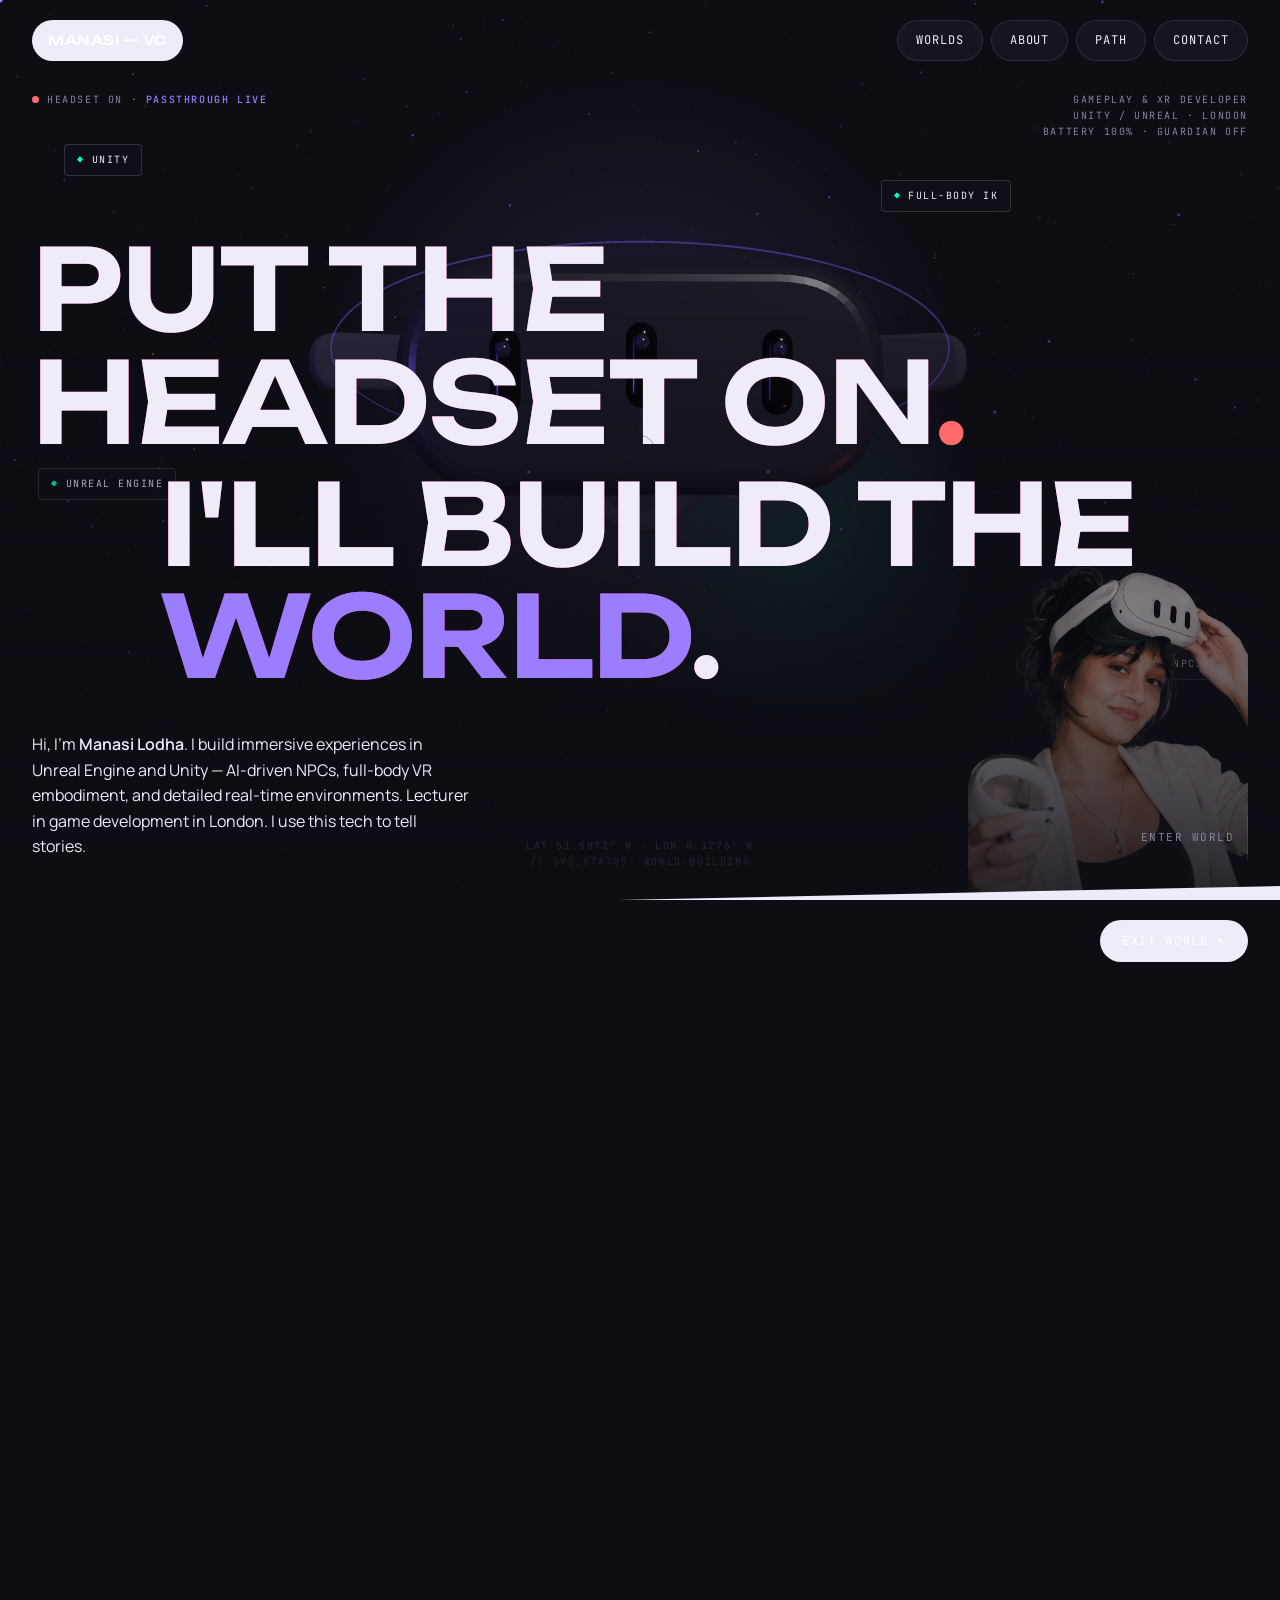
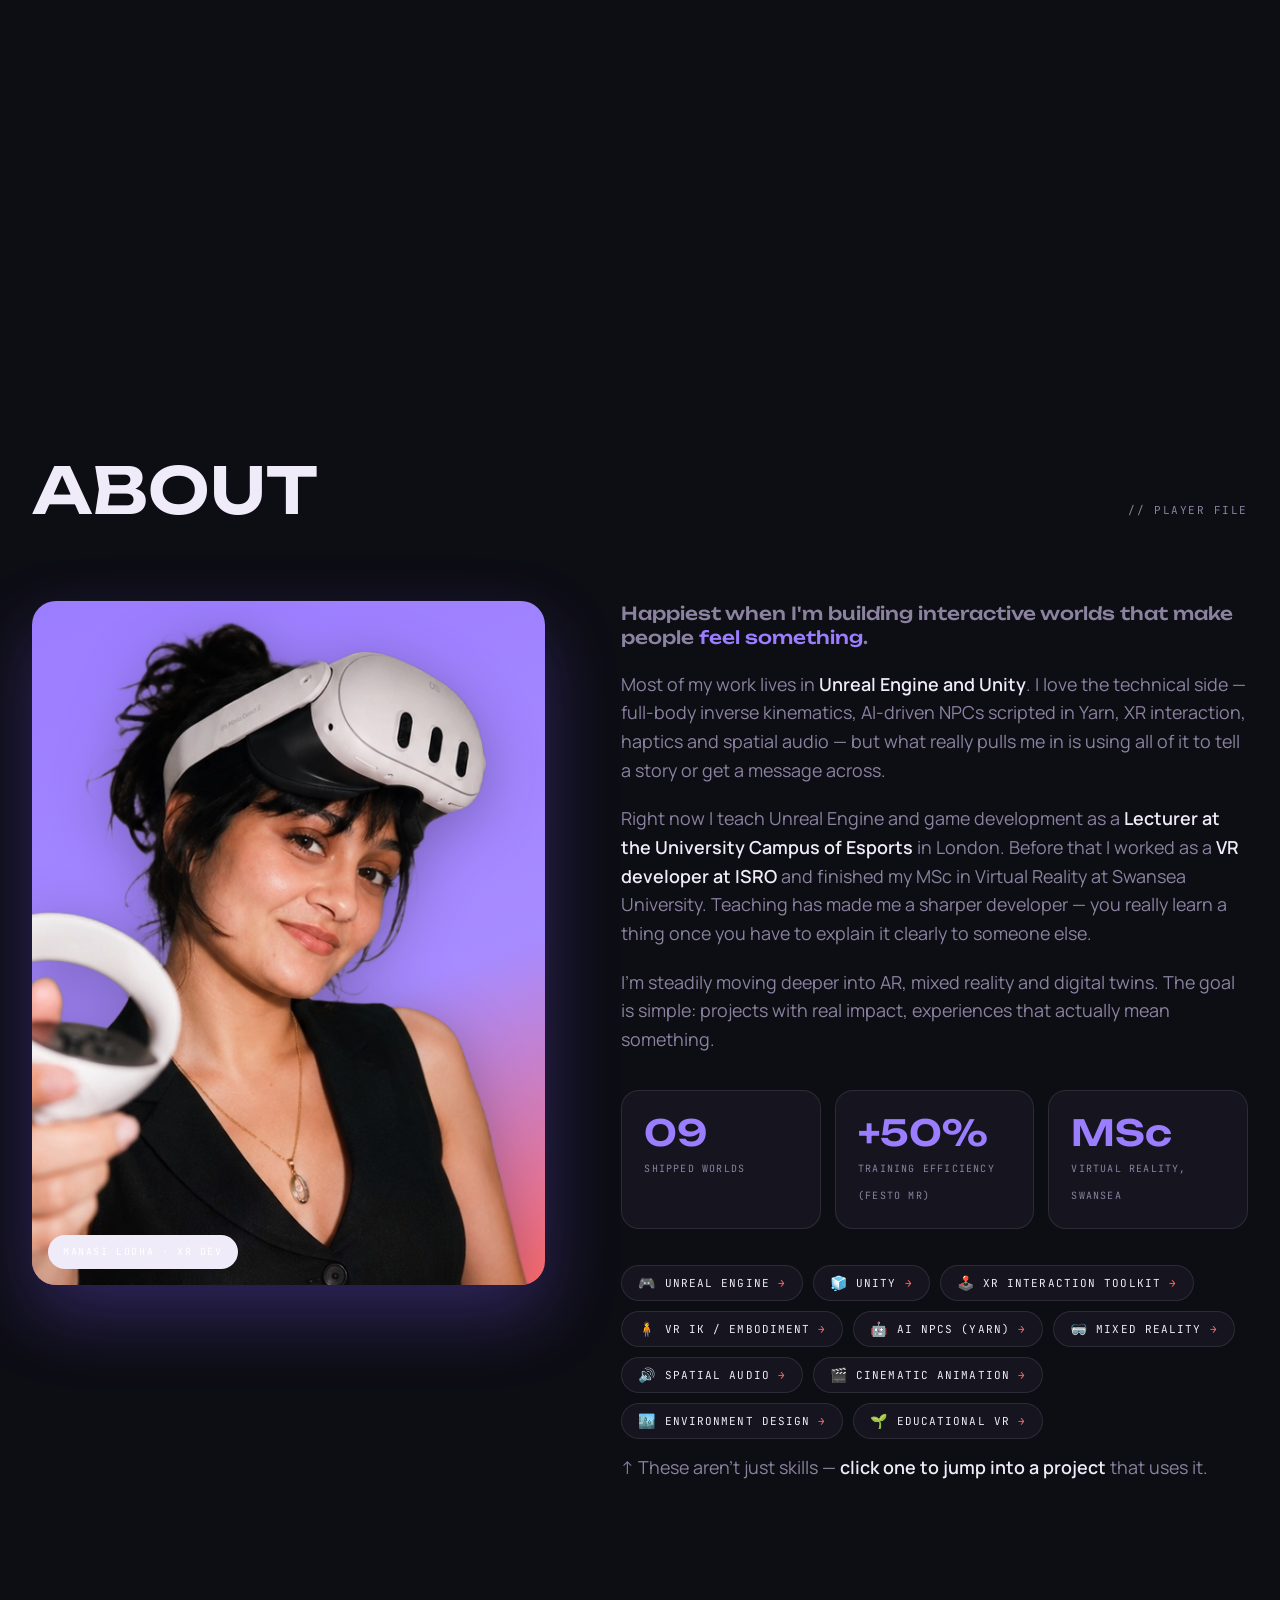
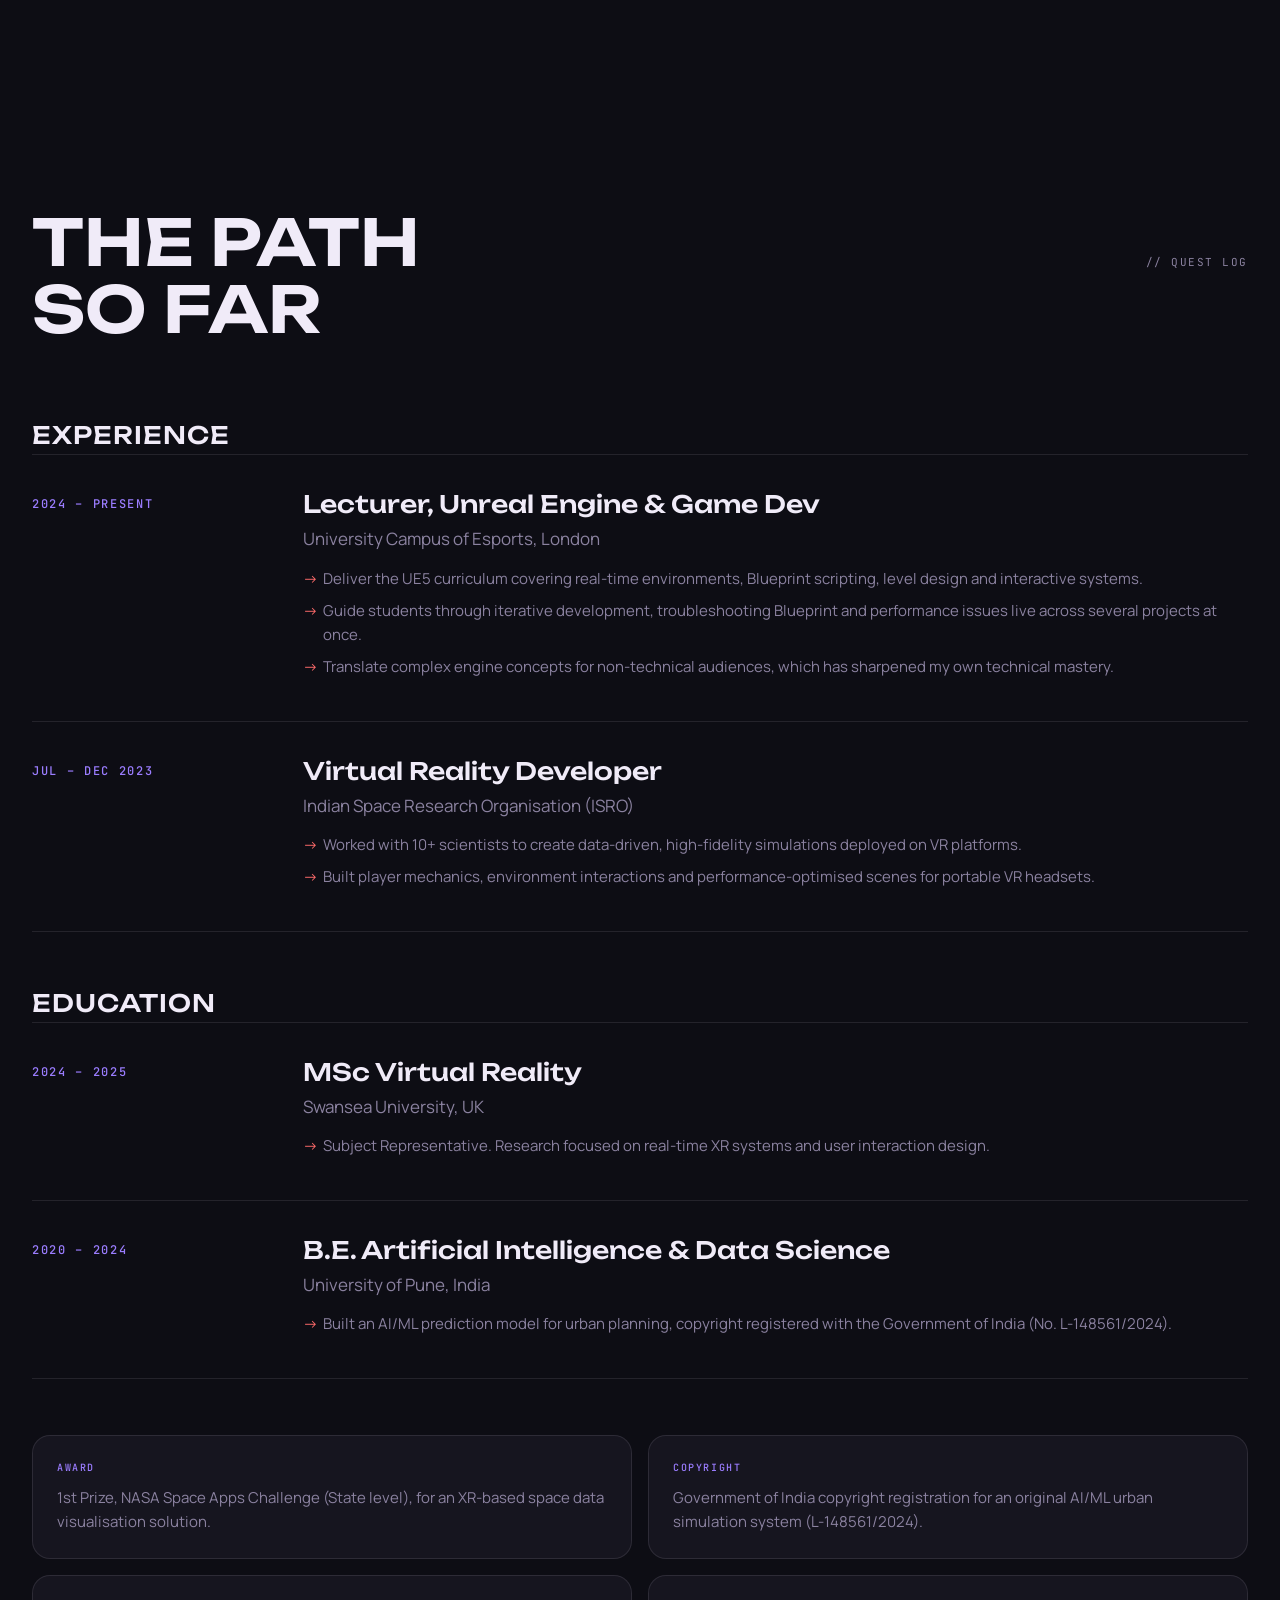
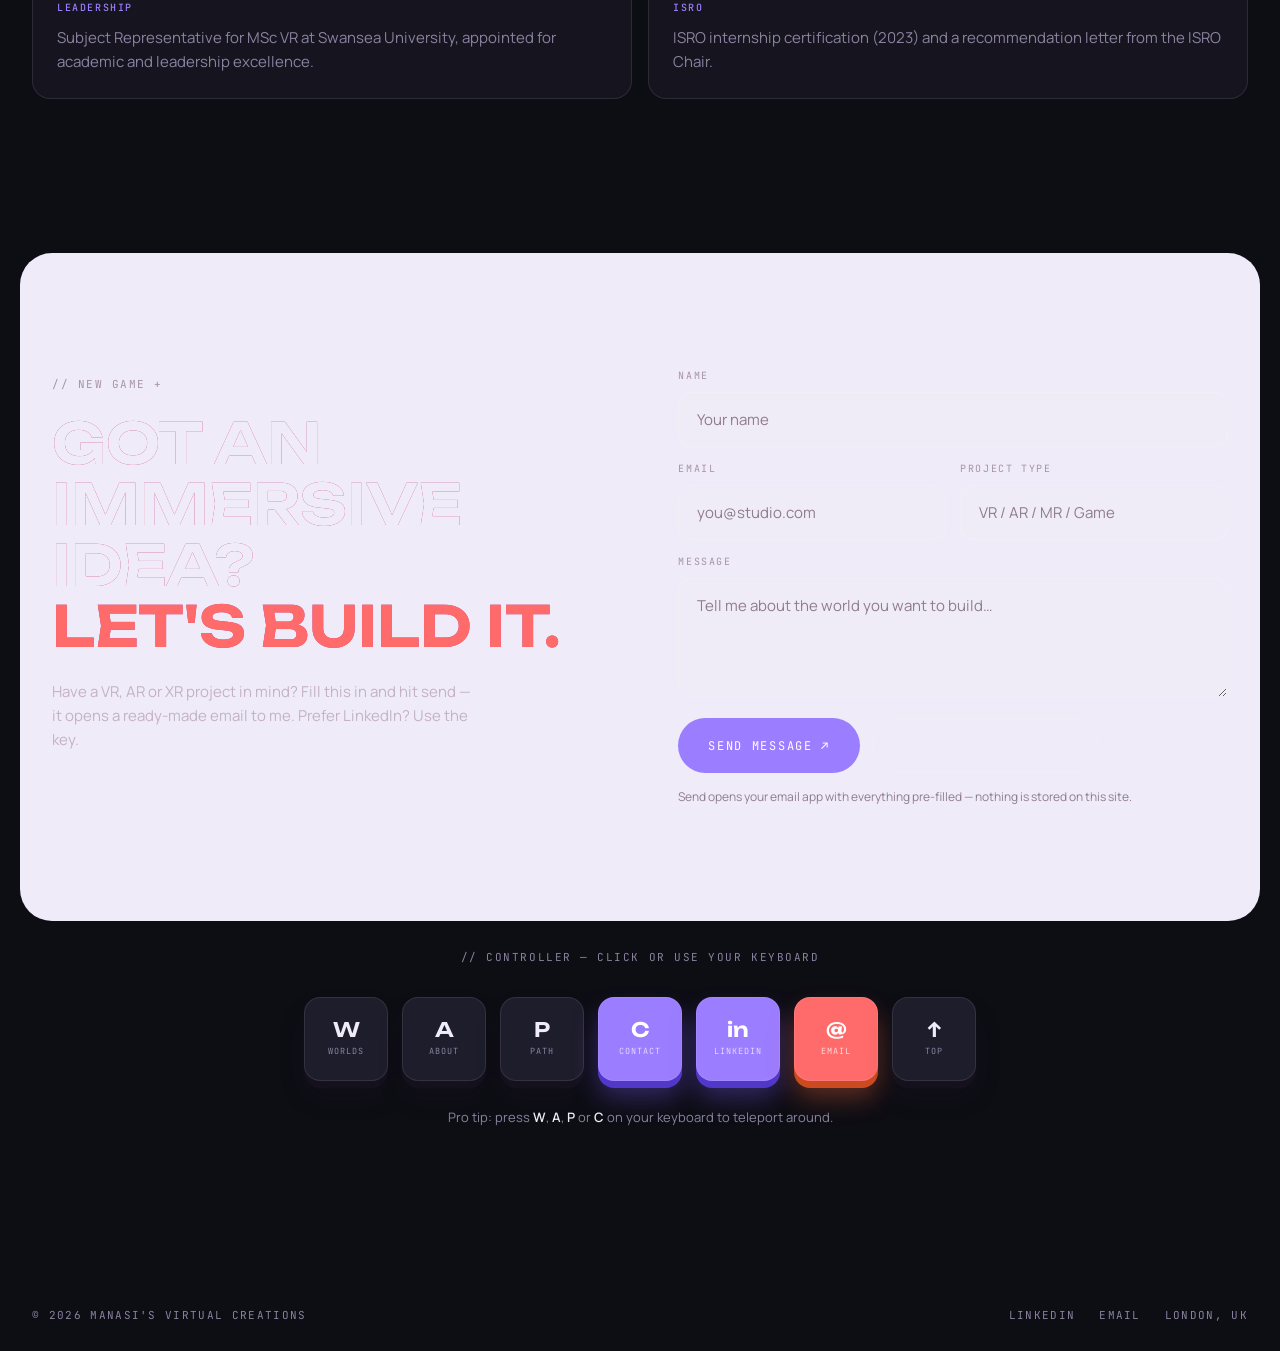
==== commit 2f945141: "Restore the original stylised headset hero Swap the realistic GLTF + scroll-phase machinery back out" ====
--- a/Portfolio.dc.html
+++ b/Portfolio.dc.html
@@ -135,9 +135,8 @@
 /* ============================================================
    HERO — Quest 3 stage
    ============================================================ */
-#hero{position:relative;height:420svh;min-height:680px;overflow:visible;}
-#hero .sticky-shell{position:sticky;top:0;height:100svh;overflow:hidden;}
-#world{position:fixed;inset:0;z-index:0;pointer-events:none;}
+#hero{position:relative;height:100svh;min-height:680px;overflow:hidden;}
+#world{position:absolute;inset:0;z-index:0;}
 #hero .inner{
   position:relative;z-index:2;height:100%;
   display:flex;flex-direction:column;justify-content:flex-end;
@@ -680,7 +679,6 @@
 
 
 <div class="grid-layer" aria-hidden="true"></div>
-<div id="world"></div>
 <div id="cursor-dot" aria-hidden="true"></div>
 <div id="cursor-ring" aria-hidden="true"><span class="label">ENTER</span></div>
 
@@ -705,37 +703,36 @@
 
 <!-- HERO -->
 <header id="hero">
-  <div class="sticky-shell">
-
-    <div class="hud tl"><span class="dot"></span>HEADSET ON · <b>PASSTHROUGH LIVE</b></div>
-    <div class="hud tr">GAMEPLAY &amp; XR DEVELOPER<br>UNITY / UNREAL · LONDON<br>BATTERY 100% · GUARDIAN OFF</div>
-    <div class="hud bl">LAT 51.5072° N · LON 0.1276° W<br>// SYS_STATUS: WORLD-BUILDING</div>
-    <div class="h-glow a" aria-hidden="true"></div>
-    <div class="h-glow b" aria-hidden="true"></div>
-    <span class="h-tag t1" aria-hidden="true"><i>◆</i>UNITY</span>
-    <span class="h-tag t2" aria-hidden="true"><i>◆</i>UNREAL ENGINE</span>
-    <span class="h-tag t3" aria-hidden="true"><i>◆</i>FULL-BODY IK</span>
-    <span class="h-tag t4" aria-hidden="true"><i>◆</i>AI NPCS</span>
-
-    <div id="heroFloatImg" aria-hidden="true"><img id="heroFloatPhoto" alt="Manasi Lodha"></div>
-    <div id="playerCard" aria-hidden="true">
-      <span class="pc-lvl">LVL 99</span>
-      <div class="photo"><img id="heroPhoto" alt="Manasi Lodha"></div>
-      <div class="pc-name">Manasi Lodha</div>
-      <div class="pc-role">Character selected · XR Dev</div>
-    </div>
-
-    <div class="inner">
-      <h1 class="h-title" id="heroTitle">
-        <span class="row"><span class="aberrate">Put the headset on<span style="color:var(--coral)">.</span></span></span>
-        <span class="row indent"><span class="aberrate">I'll build the <span class="accent">world</span>.</span></span>
-      </h1>
-      <div class="h-sub">
-        <p class="rv">Hi, I'm <b>Manasi Lodha</b>. I build immersive experiences in Unreal Engine and Unity — AI-driven NPCs, full-body VR embodiment, and detailed real-time environments. Lecturer in game development in London. I use this tech to tell stories.</p>
-        <div class="scroll-cue rv">
-          <span class="mono">Enter world</span>
-          <div class="bar"></div>
-        </div>
+  <div id="world"></div>
+
+  <div class="hud tl"><span class="dot"></span>HEADSET ON · <b>PASSTHROUGH LIVE</b></div>
+  <div class="hud tr">GAMEPLAY &amp; XR DEVELOPER<br>UNITY / UNREAL · LONDON<br>BATTERY 100% · GUARDIAN OFF</div>
+  <div class="hud bl">LAT 51.5072° N · LON 0.1276° W<br>// SYS_STATUS: WORLD-BUILDING</div>
+  <div class="h-glow a" aria-hidden="true"></div>
+  <div class="h-glow b" aria-hidden="true"></div>
+  <span class="h-tag t1" aria-hidden="true"><i>◆</i>UNITY</span>
+  <span class="h-tag t2" aria-hidden="true"><i>◆</i>UNREAL ENGINE</span>
+  <span class="h-tag t3" aria-hidden="true"><i>◆</i>FULL-BODY IK</span>
+  <span class="h-tag t4" aria-hidden="true"><i>◆</i>AI NPCS</span>
+
+  <div id="heroFloatImg" aria-hidden="true"><img id="heroFloatPhoto" alt="Manasi Lodha"></div>
+  <div id="playerCard" aria-hidden="true">
+    <span class="pc-lvl">LVL 99</span>
+    <div class="photo"><img id="heroPhoto" alt="Manasi Lodha"></div>
+    <div class="pc-name">Manasi Lodha</div>
+    <div class="pc-role">Character selected · XR Dev</div>
+  </div>
+
+  <div class="inner">
+    <h1 class="h-title" id="heroTitle">
+      <span class="row"><span class="aberrate">Put the headset on<span style="color:var(--coral)">.</span></span></span>
+      <span class="row indent"><span class="aberrate">I'll build the <span class="accent">world</span>.</span></span>
+    </h1>
+    <div class="h-sub">
+      <p class="rv">Hi, I'm <b>Manasi Lodha</b>. I build immersive experiences in Unreal Engine and Unity — AI-driven NPCs, full-body VR embodiment, and detailed real-time environments. Lecturer in game development in London. I use this tech to tell stories.</p>
+      <div class="scroll-cue rv">
+        <span class="mono">Enter world</span>
+        <div class="bar"></div>
       </div>
     </div>
   </div>
@@ -882,7 +879,6 @@
 const PORTRAIT_URI = "[data-uri]";
 </script>
 <script src="assets/js/three.min.js"></script>
-<script src="assets/js/GLTFLoader.js"></script>
 <script src="assets/js/gsap.min.js"></script>
 <script src="assets/js/ScrollTrigger.min.js"></script>
 <script src="assets/js/lenis.min.js"></script>
@@ -1322,14 +1318,14 @@
 }
 
 /* ============================================================
-   THREE.JS HERO — real Meta Quest 3 GLTF + 4-phase scroll
+   THREE.JS HERO — stylised META QUEST 3 + particles
    ============================================================ */
 (function initWorld(){
   if (!window.THREE) return;
   const holder = document.getElementById('world');
   const scene = new THREE.Scene();
-  scene.fog = new THREE.FogExp2(0x0d0d14, 0.032);
-  const camera = new THREE.PerspectiveCamera(50, holder.clientWidth/holder.clientHeight, 0.01, 100);
+  scene.fog = new THREE.FogExp2(0x0d0d14, 0.045);
+  const camera = new THREE.PerspectiveCamera(50, holder.clientWidth/holder.clientHeight, 0.1, 100);
   camera.position.set(0, 0.4, 8.5);
 
   const renderer = new THREE.WebGLRenderer({ antialias: !isTouch, alpha:true, powerPreference:'high-performance' });
@@ -1337,251 +1333,198 @@
   renderer.setSize(holder.clientWidth, holder.clientHeight);
   holder.appendChild(renderer.domElement);
 
-  /* lights */
-  scene.add(new THREE.AmbientLight(0xffffff, 1.4));
-  const key = new THREE.DirectionalLight(0xffffff, 2.2);
-  key.position.set(3, 5, 6); scene.add(key);
-  const rim = new THREE.PointLight(0x9b7dff, 18, 22);
-  rim.position.set(-4, 1, 3); scene.add(rim);
-  const rim2 = new THREE.PointLight(0xff6b6b, 10, 18);
-  rim2.position.set(4, -2, 2); scene.add(rim2);
-
-  /* placeholder fallback geometry (shown while GLTF loads) */
-  let quest = new THREE.Group();
-  const bodyMat = new THREE.MeshStandardMaterial({color:0xd9d9df,roughness:0.35,metalness:0.02});
-  const darkMat = new THREE.MeshStandardMaterial({color:0x1a1920,roughness:0.65});
-  const lensMat = new THREE.MeshStandardMaterial({color:0x0d0c12,roughness:0.12,metalness:0.5});
-  const strapMat= new THREE.MeshStandardMaterial({color:0xc9c9d2,roughness:0.8});
-  function rRect(w,h,r){
-    const s=new THREE.Shape(),x=-w/2,y=-h/2;
-    s.moveTo(x+r,y);s.lineTo(x+w-r,y);s.quadraticCurveTo(x+w,y,x+w,y+r);
-    s.lineTo(x+w,y+h-r);s.quadraticCurveTo(x+w,y+h,x+w-r,y+h);
-    s.lineTo(x+r,y+h);s.quadraticCurveTo(x,y+h,x,y+h-r);
-    s.lineTo(x,y+r);s.quadraticCurveTo(x,y,x+r,y);return s;
+  /* lights — soft studio */
+  scene.add(new THREE.AmbientLight(0xffffff, 1.15));
+  const key = new THREE.DirectionalLight(0xffffff, 1.6);
+  key.position.set(3, 5, 6);
+  scene.add(key);
+  const rim = new THREE.PointLight(0x7c5cff, 14, 20);
+  rim.position.set(-4, 1, 3);
+  scene.add(rim);
+  const rim2 = new THREE.PointLight(0xff6b3b, 8, 18);
+  rim2.position.set(4, -2, 2);
+  scene.add(rim2);
+
+  /* ---------- META QUEST 3 built from beveled shapes ---------- */
+  const quest = new THREE.Group();
+
+  const white = new THREE.MeshStandardMaterial({ color: 0x1a1a28, roughness: 0.3, metalness: 0.02 });
+  const grey  = new THREE.MeshStandardMaterial({ color: 0x2a2838, roughness: 0.55 });
+  const dark  = new THREE.MeshStandardMaterial({ color: 0x1a1920, roughness: 0.65 });
+  const lensM = new THREE.MeshStandardMaterial({ color: 0x0d0c12, roughness: 0.12, metalness: 0.5 });
+  const strapM= new THREE.MeshStandardMaterial({ color: 0x252335, roughness: 0.85 });
+
+  /* rounded-rectangle helper */
+  function roundedRect(w, h, r){
+    const s = new THREE.Shape();
+    const x = -w/2, y = -h/2;
+    s.moveTo(x + r, y);
+    s.lineTo(x + w - r, y);  s.quadraticCurveTo(x + w, y, x + w, y + r);
+    s.lineTo(x + w, y + h - r); s.quadraticCurveTo(x + w, y + h, x + w - r, y + h);
+    s.lineTo(x + r, y + h);  s.quadraticCurveTo(x, y + h, x, y + h - r);
+    s.lineTo(x, y + r);      s.quadraticCurveTo(x, y, x + r, y);
+    return s;
   }
-  const visor=new THREE.Mesh((()=>{const g=new THREE.ExtrudeGeometry(rRect(2.5,1.05,0.5),{depth:0.45,bevelEnabled:true,bevelThickness:0.28,bevelSize:0.16,bevelSegments:6,curveSegments:12});g.center();return g;})(),bodyMat);
+
+  /* visor — extruded rounded slab with big bevel = goggle look */
+  const visorGeo = new THREE.ExtrudeGeometry(roundedRect(2.5, 1.05, 0.5), {
+    depth: 0.45, bevelEnabled: true, bevelThickness: 0.28,
+    bevelSize: 0.16, bevelSegments: 6, curveSegments: 12,
+  });
+  visorGeo.center();
+  const visor = new THREE.Mesh(visorGeo, white);
+  /* subtle front curvature like the real Quest 3 */
+  visor.scale.set(1, 1, 1);
   quest.add(visor);
-  const gasket=new THREE.Mesh((()=>{const g=new THREE.ExtrudeGeometry(rRect(2.3,0.95,0.42),{depth:0.16,bevelEnabled:true,bevelThickness:0.07,bevelSize:0.06,bevelSegments:3});g.center();return g;})(),darkMat);
-  gasket.position.z=-0.5;quest.add(gasket);
-  [[-0.75,0.02],[0,0.06],[0.75,0.02]].forEach(([x,y])=>{
-    const lens = new THREE.Mesh(new THREE.CapsuleGeometry(0.085,0.3,4,12),lensMat);
-    lens.position.set(x,y,0.55);
-    quest.add(lens);
+
+  /* dark face gasket behind */
+  const gasketGeo = new THREE.ExtrudeGeometry(roundedRect(2.3, 0.95, 0.42), {
+    depth: 0.16, bevelEnabled: true, bevelThickness: 0.07, bevelSize: 0.06, bevelSegments: 3,
   });
-  const armGeo=(()=>{const g=new THREE.ExtrudeGeometry(rRect(0.95,0.3,0.14),{depth:0.1,bevelEnabled:true,bevelThickness:0.03,bevelSize:0.03,bevelSegments:2});g.center();return g;})();
-  const armL=new THREE.Mesh(armGeo,strapMat);armL.position.set(-1.6,0.12,-0.4);armL.rotation.y=0.55;quest.add(armL);
-  const armR=armL.clone();armR.position.x=1.6;armR.rotation.y=-0.55;quest.add(armR);
-  const band=new THREE.Mesh(new THREE.TorusGeometry(1.4,0.1,12,48,Math.PI),strapMat);
-  band.rotation.x=Math.PI/2;band.rotation.z=Math.PI;band.position.set(0,0.12,-0.55);band.scale.set(1.2,1.6,0.55);quest.add(band);
+  gasketGeo.center();
+  const gasket = new THREE.Mesh(gasketGeo, dark);
+  gasket.position.z = -0.5;
+  quest.add(gasket);
+
+  /* the 3 signature VERTICAL camera pills on the front */
+  [[-0.75, 0.02],[0, 0.06],[0.75, 0.02]].forEach(([x,y])=>{
+    const pillGeo = THREE.CapsuleGeometry
+      ? new THREE.CapsuleGeometry(0.085, 0.3, 4, 12)
+      : new THREE.CylinderGeometry(0.085, 0.085, 0.42, 12);
+    const pill = new THREE.Mesh(pillGeo, lensM);
+    pill.position.set(x, y, 0.55);            /* vertical orientation */
+    quest.add(pill);
+    /* small lens dot inside each pill */
+    const dotLens = new THREE.Mesh(new THREE.SphereGeometry(0.045, 10, 10),
+      new THREE.MeshStandardMaterial({ color: 0x3a3660, roughness: 0.1, metalness: 0.7 }));
+    dotLens.position.set(x, y + 0.12, 0.62);
+    quest.add(dotLens);
+  });
+
+  /* bottom vents / IPD wheel hint */
+  const wheel = new THREE.Mesh(new THREE.CylinderGeometry(0.09, 0.09, 0.06, 16), grey);
+  wheel.rotation.x = Math.PI/2;
+  wheel.position.set(0.55, -0.62, 0.1);
+  quest.add(wheel);
+
+  /* side speaker arms */
+  const armGeo = new THREE.ExtrudeGeometry(roundedRect(0.95, 0.3, 0.14), {
+    depth: 0.1, bevelEnabled: true, bevelThickness: 0.03, bevelSize: 0.03, bevelSegments: 2,
+  });
+  armGeo.center();
+  const armL = new THREE.Mesh(armGeo, strapM);
+  armL.position.set(-1.6, 0.12, -0.4); armL.rotation.y = 0.55;
+  quest.add(armL);
+  const armR = armL.clone(); armR.position.x = 1.6; armR.rotation.y = -0.55;
+  quest.add(armR);
+
+  /* fabric head strap — flattened half torus */
+  const band = new THREE.Mesh(new THREE.TorusGeometry(1.4, 0.1, 12, 48, Math.PI), strapM);
+  band.rotation.x = Math.PI/2; band.rotation.z = Math.PI;
+  band.position.set(0, 0.12, -0.55);
+  band.scale.set(1.2, 1.6, 0.55);   /* z-scale flattens the strap like fabric */
+  quest.add(band);
+  /* top strap */
+  const topStrap = new THREE.Mesh(new THREE.TorusGeometry(1.15, 0.07, 10, 40, Math.PI), strapM);
+  topStrap.rotation.z = Math.PI;
+  topStrap.position.set(0, 0.35, -0.85);
+  topStrap.scale.set(0.6, 1.15, 1);
+  quest.add(topStrap);
+
   quest.scale.setScalar(1.45);
-  quest.position.set(0,0.9,0);
+  quest.position.set(0, 0.9, 0);
   scene.add(quest);
 
-  /* ---------- particles ---------- */
-  const N = isTouch ? 600 : 1800;
-  const pos = new Float32Array(N*3), col = new Float32Array(N*3);
-  const cInk=new THREE.Color(0x2a1e33),cV=new THREE.Color(0x9b7dff),cC=new THREE.Color(0xff6b6b);
-  for(let i=0;i<N;i++){
-    pos[i*3]=(Math.random()-0.5)*24;pos[i*3+1]=(Math.random()-0.5)*14;pos[i*3+2]=(Math.random()-0.5)*16-3;
-    const rn=Math.random(),c=rn<0.06?cC:(rn<0.3?cV:cInk);
-    col[i*3]=c.r;col[i*3+1]=c.g;col[i*3+2]=c.b;
+  /* ---------- particle dust + gizmo ring ---------- */
+  const N = isTouch ? 800 : 2000;
+  const pos = new Float32Array(N*3);
+  const col = new Float32Array(N*3);
+  const cInk = new THREE.Color(0x2a1e33), cV = new THREE.Color(0x7c5cff), cC = new THREE.Color(0xff6b3b);
+  for (let i=0;i<N;i++){
+    pos[i*3]   = (Math.random()-0.5)*22;
+    pos[i*3+1] = (Math.random()-0.5)*12;
+    pos[i*3+2] = (Math.random()-0.5)*14 - 3;
+    const rn = Math.random();
+    const c = rn < 0.06 ? cC : (rn < 0.3 ? cV : cInk);
+    col[i*3]=c.r; col[i*3+1]=c.g; col[i*3+2]=c.b;
   }
-  const geo=new THREE.BufferGeometry();
-  geo.setAttribute('position',new THREE.BufferAttribute(pos,3));
-  geo.setAttribute('color',new THREE.BufferAttribute(col,3));
-  const pmat=new THREE.PointsMaterial({size:0.032,vertexColors:true,transparent:true,opacity:0.6,depthWrite:false});
-  const dust=new THREE.Points(geo,pmat);scene.add(dust);
-
-  const ring3d=new THREE.Mesh(new THREE.TorusGeometry(2.6,0.006,8,120),
-    new THREE.MeshBasicMaterial({color:0x9b7dff,transparent:true,opacity:0.45}));
-  ring3d.rotation.x=Math.PI/2.4;ring3d.position.y=0.85;scene.add(ring3d);
-
-  /* vignette overlay for "eyesight" phase */
-  const vigEl = document.createElement('div');
-  Object.assign(vigEl.style,{
-    position:'fixed',inset:'0',pointerEvents:'none',zIndex:'3',
-    background:'radial-gradient(ellipse 55% 42% at 50% 50%, transparent 0%, #000 100%)',
-    opacity:'0',transition:'opacity 0.1s'
-  });
-  document.body.appendChild(vigEl);
-
-  /* ---------- scroll animation setup ---------- */
-  let tmx=0,tmy=0,cmx=0,cmy=0,scrollP=0,pageBeyond=0;
-  if(!isTouch) addEventListener('mousemove',e=>{
-    tmx=(e.clientX/innerWidth-0.5); tmy=(e.clientY/innerHeight-0.5);
-  });
-  const heroInner=document.querySelector('#hero .inner');
-  const heroHuds=document.querySelectorAll('#hero .hud, #playerCard, .h-tag, .h-glow');
-
-  /* scroll zone = hero height minus one viewport (the sticky visible part) */
-  function getScrollZone(){ return Math.max(1, (document.getElementById('hero').offsetHeight - innerHeight)); }
-  let pageQ = 0; /* 0→1 progress through the page after the hero */
-  addEventListener('scroll',()=>{
-    const zone = getScrollZone();
-    scrollP = Math.min(1, scrollY/zone);
-    pageBeyond = Math.max(0, scrollY - zone);
-    const rest = document.documentElement.scrollHeight - innerHeight - zone;
-    pageQ = rest > 0 ? Math.min(1, pageBeyond/rest) : 0;
-  },{passive:true});
-
-  /* ── 4 PHASES (each covers 0.25 of scrollP 0→1) ─────────────────
-     Phase 0–0.25  HERO      headset floats, cursor-follow, gentle bob
-     Phase 0.25–0.5 TURN     headset rotates to face camera (front-on)
-     Phase 0.5–0.75 DIVE     camera flies through lenses — eyesight vignette
-     Phase 0.75–1.0 EMERGE   camera pulls back out the other side, headset turns away
-  ──────────────────────────────────────────────────────────────────── */
-  function sm(x){return x*x*(3-2*x);} /* smoothstep */
-  function remap(v,a,b){return Math.max(0,Math.min(1,(v-a)/(b-a)));} /* remap + clamp */
-
-  const clock=new THREE.Clock();
-  let running=true;
-
+  const geo = new THREE.BufferGeometry();
+  geo.setAttribute('position', new THREE.BufferAttribute(pos, 3));
+  geo.setAttribute('color', new THREE.BufferAttribute(col, 3));
+  const pmat = new THREE.PointsMaterial({ size:0.03, vertexColors:true, transparent:true, opacity:0.6, depthWrite:false });
+  const dust = new THREE.Points(geo, pmat);
+  scene.add(dust);
+
+  const ring3d = new THREE.Mesh(
+    new THREE.TorusGeometry(2.6, 0.006, 8, 120),
+    new THREE.MeshBasicMaterial({ color: 0x7c5cff, transparent:true, opacity:0.45 })
+  );
+  ring3d.rotation.x = Math.PI/2.4;
+  ring3d.position.y = 0.85;
+  scene.add(ring3d);
+
+  /* ---------- motion: fly THROUGH the headset on scroll ---------- */
+  let tmx = 0, tmy = 0, cmx = 0, cmy = 0, scrollP = 0;
+  if (!isTouch){
+    addEventListener('mousemove', e=>{
+      tmx = (e.clientX/innerWidth - 0.5);
+      tmy = (e.clientY/innerHeight - 0.5);
+    });
+  }
+  const heroInner = document.querySelector('#hero .inner');
+  const heroHuds = document.querySelectorAll('#hero .hud, #playerCard');
+  addEventListener('scroll', ()=>{ scrollP = Math.min(1, scrollY / (innerHeight*0.9)); }, { passive:true });
+
+  const clock = new THREE.Clock();
+  let running = true;
   function frame(){
     requestAnimationFrame(frame);
-    if(!running) return;
-    const t=clock.getElapsedTime();
-    cmx+=(tmx-cmx)*0.10; cmy+=(tmy-cmy)*0.10;
-
-    /* swap to real model once loaded */
-    if(window._questModel){ quest = window._questModel; window._questModel = null; }
-
-    const p=scrollP; /* 0→1 across full scroll zone */
-
-    /* ── PHASE 0: idle hero (0→0.25) */
-    const p0=sm(remap(p,0,0.25));   /* 0→1 as p goes 0→0.25 */
-
-    /* ── PHASE 1: turn to face (0.25→0.5) */
-    const p1=sm(remap(p,0.25,0.5));
-
-    /* ── PHASE 2: dive through lenses (0.5→0.75) */
-    const p2=sm(remap(p,0.5,0.75));
-
-    /* ── PHASE 3: emerge + pull back (0.75→1.0) */
-    const p3=sm(remap(p,0.75,1.0));
-
-    /* -- headset rotation --
-       idle: gentle sway + cursor; turn: face forward (ry=0); emerge: turn away */
-    const idleRY = (cmx*0.28 + Math.sin(t*0.28)*0.04);
-    const idleRX = (cmy*0.15 + Math.sin(t*0.45)*0.02);
-
-    /* ---- compute TARGET values for this frame, then ease toward them ----
-       (direct assignment made the motion snap and judder; damped targets
-        give the slow, deliberate showcase feel) */
-    const camZ_base  = 8.5;
-    const camZ_inside = -0.3;
-    const camZ_back   = 4.0;
-    let tRY, tRX, tPX = 0, tPY, tCZ, tCY, tFov, stiff;
-
-    if(p < 0.5){
-      tRY = idleRY * (1-p1);
-      tRX = idleRX * (1-p1);
-      tCZ = camZ_base; tCY = 0.4; tFov = 50;
-    } else if(p < 0.75){
-      tRY = 0; tRX = 0;
-      tCZ = camZ_base + (camZ_inside - camZ_base)*p2;
-      tCY = 0.4 + p2*0.5;
-      tFov = 50 + p2*34;  /* widen as you pass through */
-    } else {
-      tRY = p3 * Math.PI * 0.6; tRX = 0;
-      tCZ = camZ_inside + (camZ_back - camZ_inside)*p3;
-      tCY = 0.9 - p3*0.5;
-      tFov = 84 - p3*38;  /* narrow back to 46° on pullback */
-    }
-    tPY = 0.9 + Math.sin(t*1.1)*0.12*(1-p1)*(1-p2);
-    stiff = 0.16; /* hero: soft but still tracking the lens dive */
-
-    if(pageBeyond > 0){
-      /* showcase mode: ONE slow ~130° turn across the whole page,
-         cursor adds a little life, camera rests farther back with a
-         barely-there breathing — no scroll-frequency wobble */
-      tRY  = Math.PI*0.6 + pageQ*1.8 + cmx*0.4 + Math.sin(t*0.18)*0.05;
-      tRX  = Math.sin(pageQ*Math.PI)*0.10 + cmy*0.18;
-      tPX  = cmx*0.5;
-      tPY  = 0.75 + Math.sin(t*0.55)*0.07;
-      tCZ  = 6.2 - Math.sin(pageQ*Math.PI)*1.1; /* eases in, then back out */
-      tCY  = 0.4;
-      tFov = 46;
-      stiff = 0.038; /* floaty */
-    }
-
-    quest.rotation.y  += (tRY  - quest.rotation.y )*stiff;
-    quest.rotation.x  += (tRX  - quest.rotation.x )*stiff;
-    quest.position.x  += (tPX  - quest.position.x )*stiff;
-    quest.position.y  += (tPY  - quest.position.y )*stiff;
-    camera.position.z += (tCZ  - camera.position.z)*stiff;
-    camera.position.y += (tCY  - camera.position.y)*stiff;
-    camera.fov        += (tFov - camera.fov       )*stiff;
-
-    /* fade the canvas back so page content stays readable */
-    const fadeT = pageBeyond>0 ? (1 - 0.55*Math.min(1,pageBeyond/600)) : 1;
-    holder.style.opacity = (+holder.style.opacity || 1) + (fadeT - (+holder.style.opacity || 1))*0.1;
+    if (!running) return;
+    const t = clock.getElapsedTime();
+    cmx += (tmx - cmx)*0.05; cmy += (tmy - cmy)*0.05;
+
+    /* ease scroll for the dive */
+    const s = scrollP*scrollP*(3-2*scrollP); /* smoothstep */
+
+    /* the headset squares up to face you as you approach it,
+       cursor-follow fades out during the dive */
+    const follow = 1 - s;
+    quest.rotation.y = (cmx * 1.1 + Math.sin(t*0.5)*0.12) * follow;
+    quest.rotation.x = (cmy * 0.55 + Math.sin(t*0.8)*0.05) * follow;
+    quest.position.y = 0.9 + Math.sin(t*1.1)*0.12 * follow;
+
+    /* camera dives from the studio right through the visor */
+    camera.position.z = 8.5 - s*9.6;          /* ends behind the lenses */
+    camera.position.y = 0.4 + s*0.5;          /* rises to eye level */
+    camera.fov = 50 + s*28;                    /* lens-warp on entry */
     camera.updateProjectionMatrix();
 
-    /* -- eyesight vignette: peaks at center of phase 2 -- */
-    const vigPeak = p<0.5 ? 0 : (p<0.75 ? Math.sin(p2*Math.PI) : 0);
-    vigEl.style.opacity = vigPeak * 0.92;
-
-    /* -- ring + dust -- */
     ring3d.rotation.z = t*0.1;
     ring3d.position.y = quest.position.y;
-    const ringFade = 1-sm(remap(p,0.4,0.6));
-    ring3d.material.opacity = 0.45*ringFade;
+    ring3d.material.opacity = 0.45 * follow;
     dust.rotation.y = t*0.02 + cmx*0.2;
-    pmat.opacity = 0.6*ringFade;
-
-    /* -- hero text fades as scroll starts -- */
-    const textFade = Math.max(0, 1 - sm(remap(p,0,0.18))*1.2);
-    if(heroInner) heroInner.style.opacity = textFade;
-    heroHuds.forEach(h=>h.style.opacity=textFade);
-
-    renderer.render(scene,camera);
+    pmat.opacity = 0.6 * follow;
+
+    /* hero text + HUD fade as you enter the headset */
+    if (heroInner) heroInner.style.opacity = Math.max(0, 1 - s*1.6);
+    heroHuds.forEach(h=>h.style.opacity = Math.max(0, 1 - s*1.6));
+
+    renderer.render(scene, camera);
   }
-
-  if(prefersReduced){ renderer.render(scene,camera); }
+  if (prefersReduced){ renderer.render(scene, camera); }
   else frame();
 
-  running = !prefersReduced;
-
-  addEventListener('resize',()=>{
-    camera.aspect=holder.clientWidth/holder.clientHeight;
+  new IntersectionObserver(entries=>{
+    running = entries[0].isIntersecting && !prefersReduced;
+    if (!running) renderer.domElement.style.visibility = 'hidden';
+    else renderer.domElement.style.visibility = '';
+  }, { threshold: 0.01 }).observe(holder);
+
+  addEventListener('resize', ()=>{
+    camera.aspect = holder.clientWidth/holder.clientHeight;
     camera.updateProjectionMatrix();
-    renderer.setSize(holder.clientWidth,holder.clientHeight);
+    renderer.setSize(holder.clientWidth, holder.clientHeight);
   });
-
-  /* load real GLTF model — replaces placeholder when ready */
-  window._threeScene = scene;
-  window._questPlaceholder = quest;
-})();
-
-/* load real Meta Quest 3 GLTF via the vendored loader */
-(function loadQuestModel(){
-  if (!window.THREE || !THREE.GLTFLoader) return;
-  new THREE.GLTFLoader().load(
-    'assets/Meta Headset/scene.gltf',
-    (gltf) => {
-      const model = gltf.scene;
-      /* auto-fit: scale so the largest dimension matches the placeholder (~3.9 units) */
-      const box = new THREE.Box3().setFromObject(model);
-      const size = box.getSize(new THREE.Vector3());
-      const maxDim = Math.max(size.x, size.y, size.z) || 1;
-      model.scale.setScalar(3.9 / maxDim);
-      box.setFromObject(model);
-      const center = box.getCenter(new THREE.Vector3());
-      model.position.sub(center);
-      /* wrapper group so the animation loop can move/rotate it like the placeholder */
-      const wrap = new THREE.Group();
-      wrap.add(model);
-      wrap.position.set(0, 0.9, 0);
-      if(window._threeScene && window._questPlaceholder){
-        window._threeScene.remove(window._questPlaceholder);
-        window._threeScene.add(wrap);
-        /* re-point quest reference so animation loop picks it up */
-        window._questModel = wrap;
-      }
-    },
-    undefined,
-    () => { /* silently keep placeholder on error */ }
-  );
 })();
 
 runLoader();
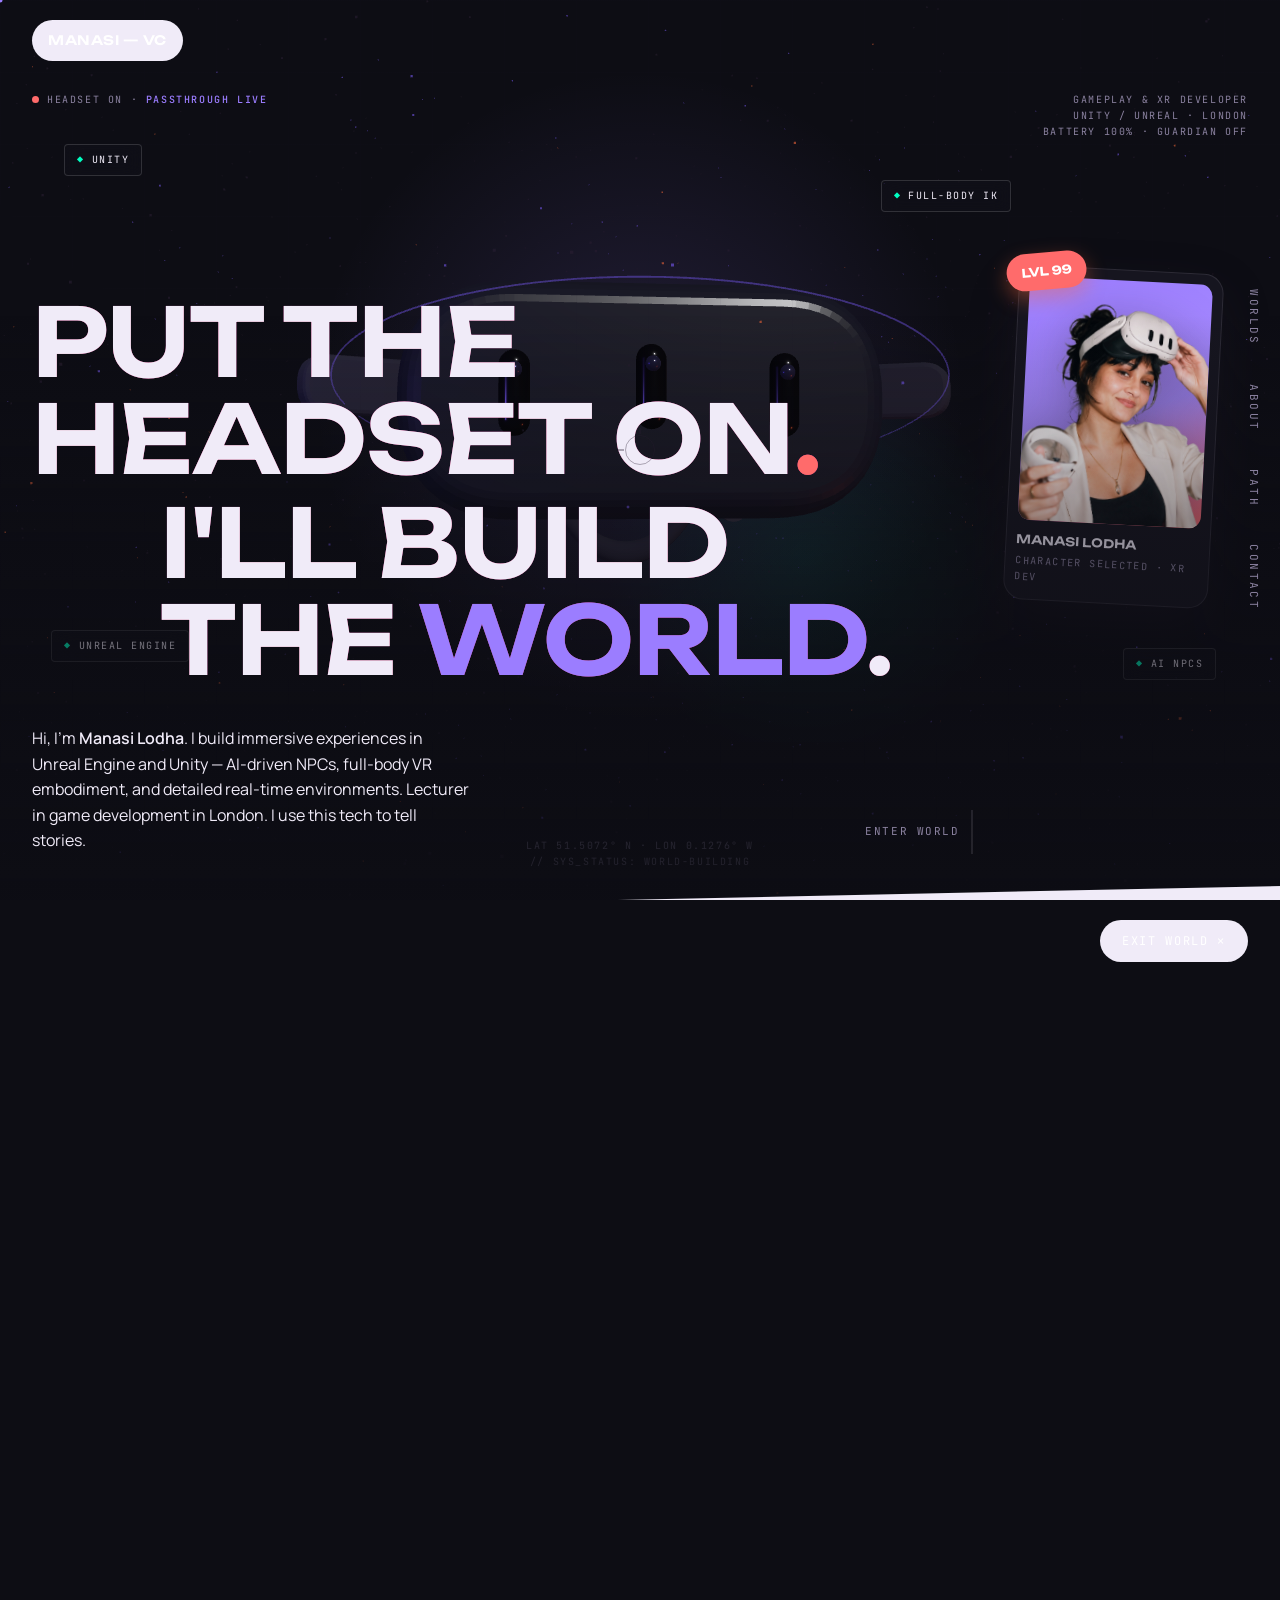
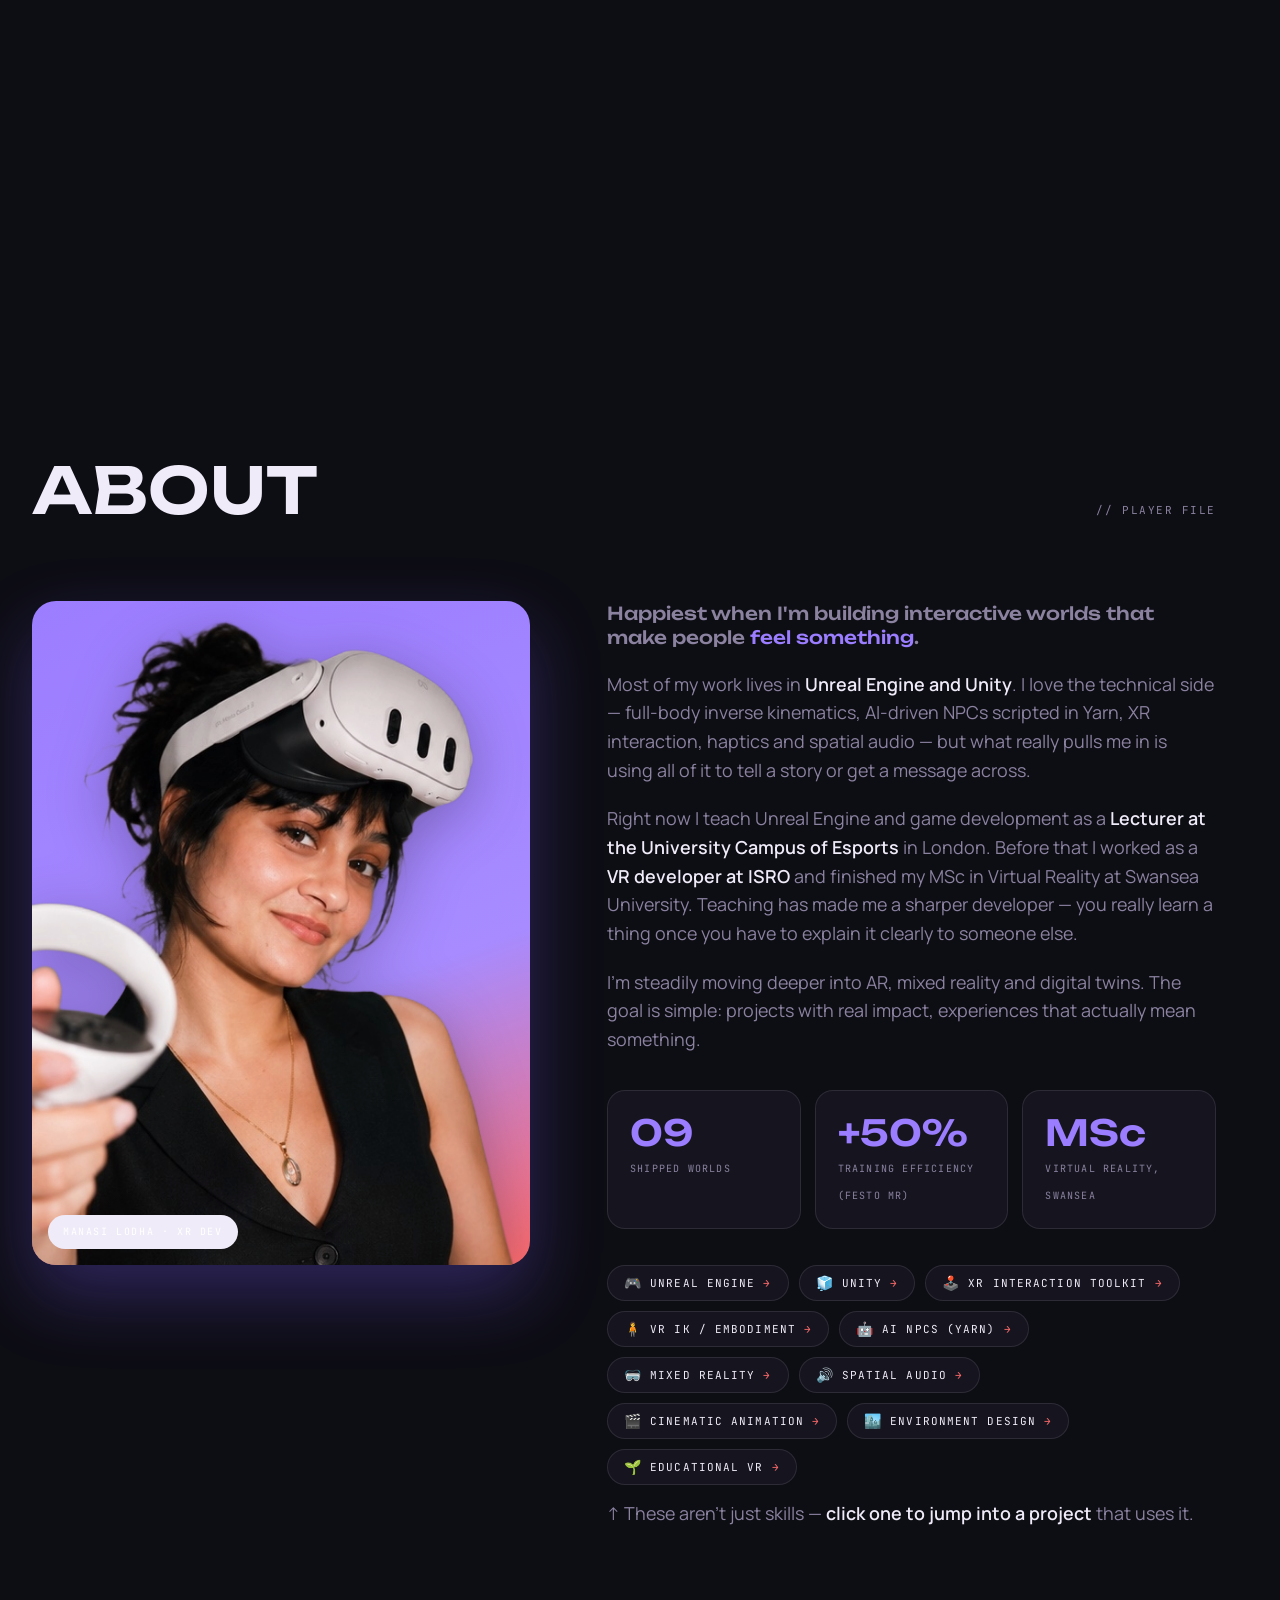
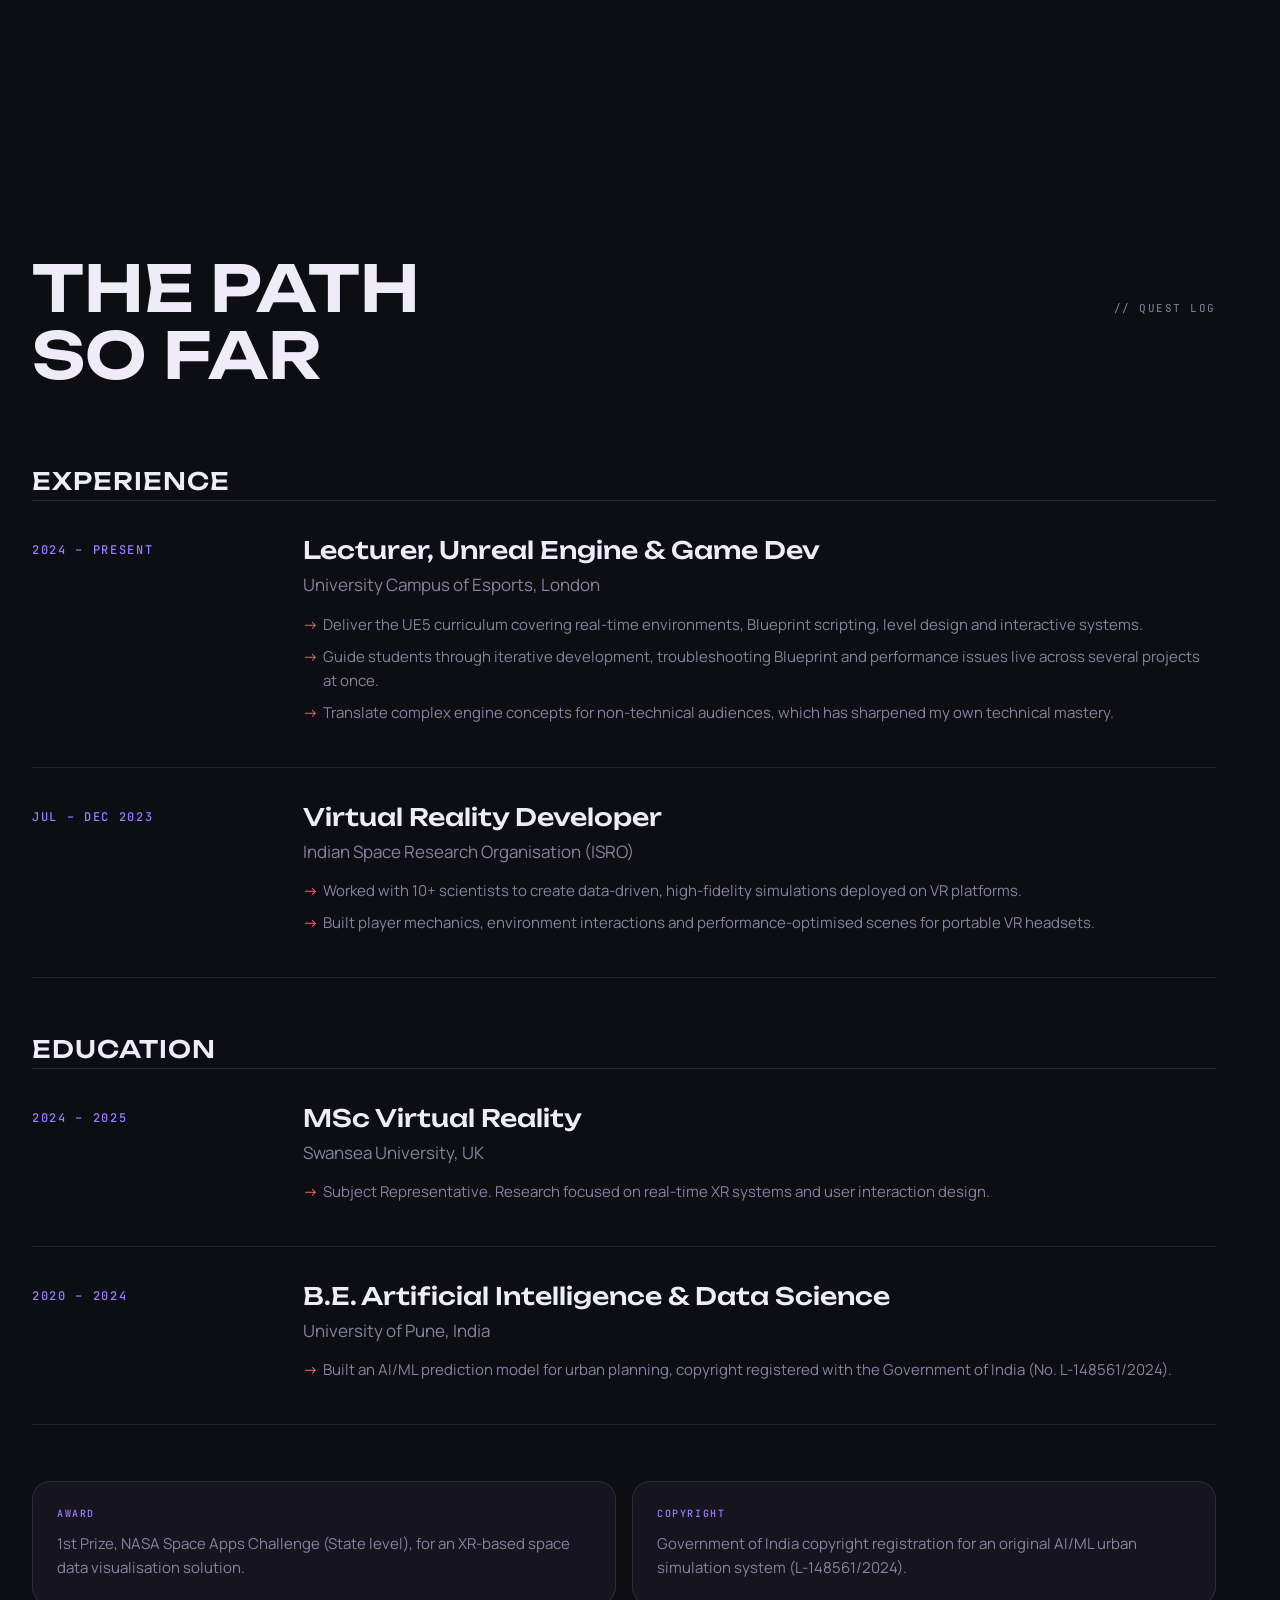
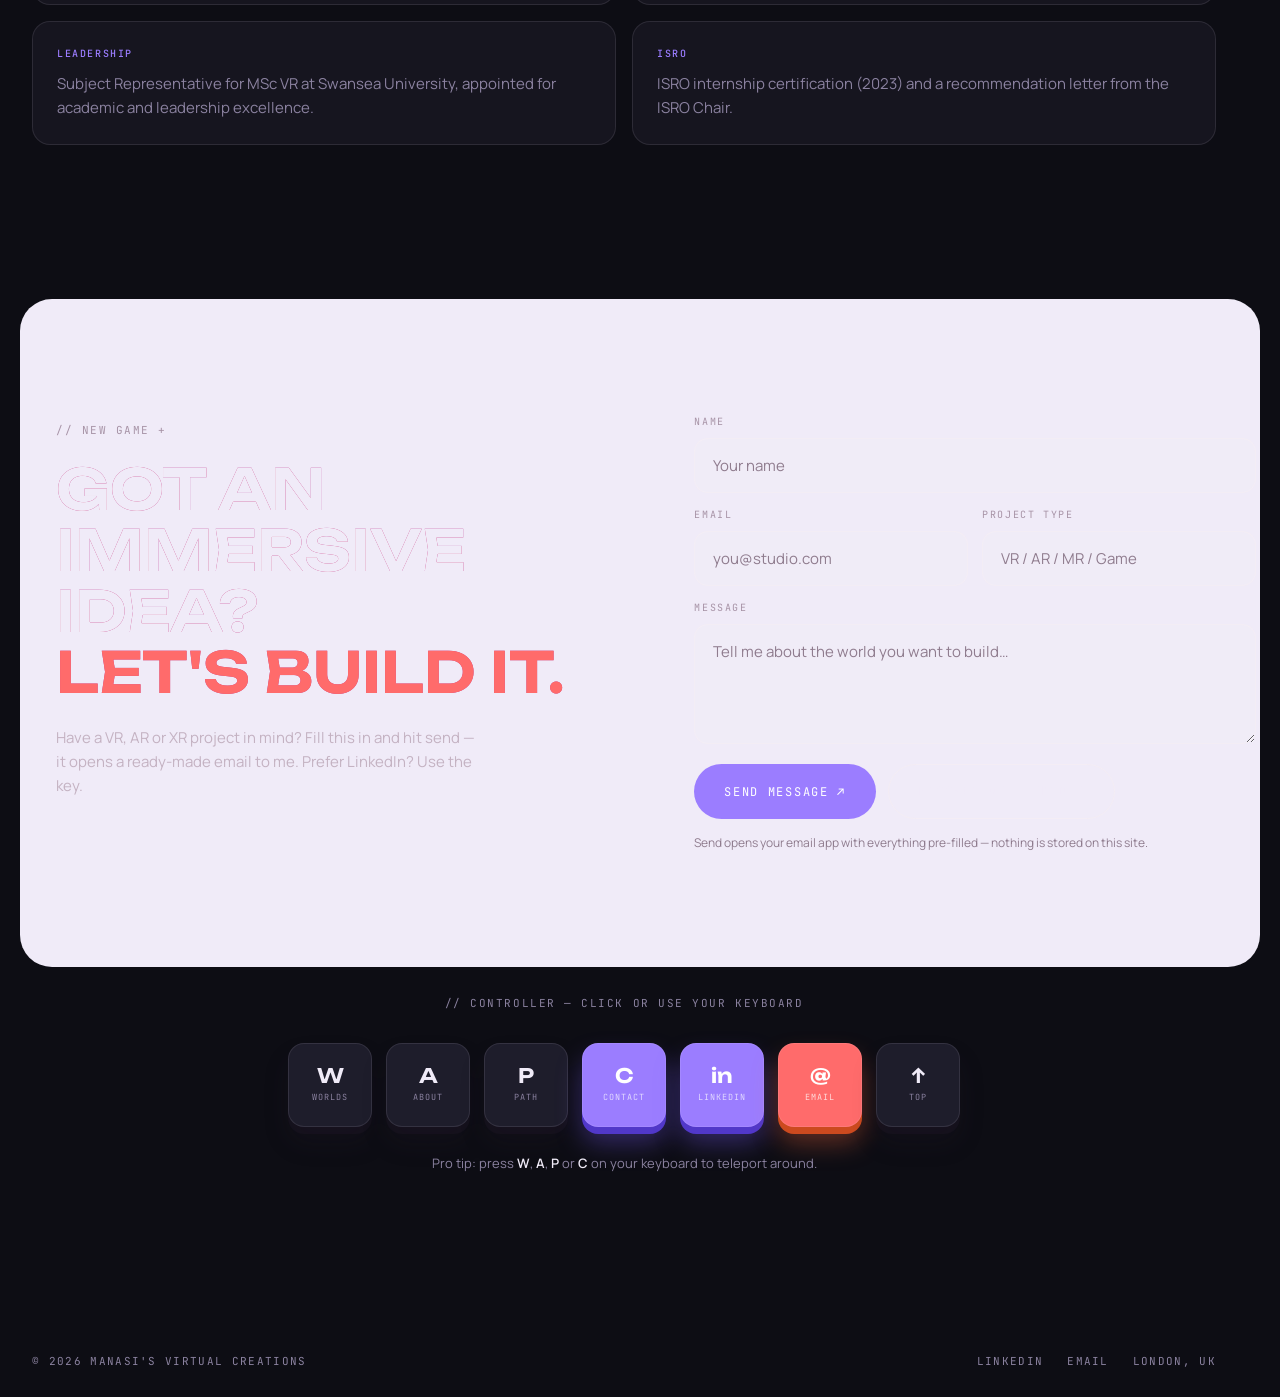
==== commit 17580511: "Vertical side-nav rail + full responsive hero rework - Nav: move the top horizontal links into a sli" ====
--- a/Portfolio.dc.html
+++ b/Portfolio.dc.html
@@ -92,19 +92,29 @@
 nav{
   position:fixed;top:0;left:0;right:0;z-index:100;
   display:flex;justify-content:space-between;align-items:center;
-  padding:20px 32px;
-}
+  padding:20px 32px;pointer-events:none;
+}
+nav > *{pointer-events:auto;}
 nav .brand{
   font-family:var(--font-d);font-weight:600;font-size:13px;letter-spacing:0.04em;
   background:var(--ink);color:#fff;padding:10px 16px;border-radius:99px;
 }
-nav .links{display:flex;gap:8px;}
-nav .links a{
-  font-size:12px;letter-spacing:0.08em;text-transform:uppercase;font-family:var(--font-m);
-  background:var(--panel);border:1px solid var(--line);padding:10px 18px;border-radius:99px;
-  transition:background 0.3s,color 0.3s,border-color 0.3s;
-}
-nav .links a:hover{background:var(--violet);border-color:var(--violet);color:#fff;}
+
+/* vertical side-navigation rail */
+.side-nav{
+  position:fixed;right:0;top:50%;transform:translateY(-50%);z-index:100;
+  display:flex;flex-direction:column;align-items:flex-end;gap:6px;padding-right:8px;
+}
+.side-nav a{
+  writing-mode:vertical-rl;text-orientation:mixed;
+  font-family:var(--font-m);font-size:11px;letter-spacing:0.22em;text-transform:uppercase;
+  color:var(--muted);padding:15px 9px;border-radius:99px;
+  border:1px solid transparent;
+  transition:color 0.3s,background 0.3s,border-color 0.3s,transform 0.3s;
+}
+.side-nav a:hover{
+  color:#fff;background:var(--violet);border-color:var(--violet);transform:translateX(-5px);
+}
 
 /* mobile nav toggle */
 #navMenu{
@@ -140,7 +150,7 @@
 #hero .inner{
   position:relative;z-index:2;height:100%;
   display:flex;flex-direction:column;justify-content:flex-end;
-  padding:0 32px 40px;pointer-events:none;
+  padding:0 clamp(280px,24vw,360px) 46px 32px;pointer-events:none;
   background:linear-gradient(to top, rgba(13,13,20,0.88) 0%, rgba(13,13,20,0.4) 40%, transparent 65%);
 }
 #hero .inner a,#hero .inner .scroll-cue{pointer-events:auto;}
@@ -170,7 +180,7 @@
 }
 .h-tag i{font-style:normal;color:var(--mint);margin-right:7px;}
 .h-tag.t1{top:16%;left:5%;animation-delay:0s;}
-.h-tag.t2{top:52%;left:3%;animation-delay:1.8s;}
+.h-tag.t2{top:70%;left:4%;animation-delay:1.8s;}
 .h-tag.t3{top:20%;right:21%;animation-delay:3.6s;}
 .h-tag.t4{top:72%;right:5%;animation-delay:5.4s;}
 @keyframes tagFloat{0%,100%{transform:translateY(0);}50%{transform:translateY(-13px);}}
@@ -178,8 +188,8 @@
 
 .h-title{
   font-family:var(--font-d);font-weight:600;
-  font-size:clamp(38px,8.8vw,136px);
-  line-height:1.0;letter-spacing:-0.01em;text-transform:uppercase;
+  font-size:clamp(36px,7.4vw,112px);
+  line-height:1.02;letter-spacing:-0.01em;text-transform:uppercase;
 }
 .h-title .row{display:block;overflow:hidden;padding-bottom:0.08em;}
 .h-title .row > span{display:inline-block;transform:translateY(115%);}
@@ -201,7 +211,7 @@
 
 /* hero player card — her photo, character-select style */
 #playerCard{
-  position:absolute;right:clamp(24px,2.5vw,40px);top:50%;transform:translateY(-54%) rotate(3deg);
+  position:absolute;right:clamp(56px,5vw,78px);top:50%;transform:translateY(-54%) rotate(3deg);
   z-index:2;width:clamp(180px,16vw,240px);
   background:var(--panel);border-radius:20px;padding:10px 10px 14px;
   box-shadow:0 20px 50px rgba(42,30,51,0.22);
@@ -230,11 +240,9 @@
   padding:9px 15px;box-shadow:0 8px 20px rgba(255,107,59,0.4);
   transform:rotate(-8deg);
 }
-@media (max-width:1280px){#playerCard{display:none;}}
-
 /* standalone hero photo — shown when player card is hidden */
 #heroFloatImg{
-  position:absolute;right:32px;bottom:0;z-index:2;
+  position:absolute;right:64px;bottom:0;z-index:2;
   width:clamp(160px,22vw,280px);
   pointer-events:none;
   display:none;
@@ -244,8 +252,6 @@
   object-fit:contain;object-position:bottom center;
   filter:drop-shadow(0 8px 24px rgba(42,30,51,0.3));
 }
-@media (max-width:1280px){#heroFloatImg{display:block;}}
-@media (max-width:600px){#heroFloatImg{width:clamp(120px,30vw,180px);right:16px;}}
 
 /* ============================================================
    MARQUEE
@@ -562,6 +568,12 @@
 
 .rv{opacity:0;transform:translateY(46px);}
 
+/* reserve a right gutter for the fixed side-nav rail (desktop/tablet) */
+@media (min-width:901px){
+  section, footer{padding-right:64px;}
+  #contact{padding-right:0;}
+}
+
 /* ============================================================
    RESPONSIVE
    ============================================================ */
@@ -570,9 +582,9 @@
 @media (max-width:900px){
   section{padding:clamp(60px,10vw,100px) 28px;}
 
-  /* nav — hide links, show mobile menu */
+  /* nav — hide side rail, show mobile menu */
   nav{padding:16px 24px;}
-  nav .links{display:none;}
+  .side-nav{display:none;}
   nav .brand{font-size:12px;padding:9px 14px;}
   #navMenu{display:flex;}
 
@@ -582,12 +594,18 @@
   /* hero */
   #hero{min-height:100svh;}
   .hud.tr,.hud.bl{display:none;}
+  #hero .inner{padding:0 24px 40px;}
   .h-title{font-size:clamp(32px,9vw,72px);}
   .h-sub{flex-direction:column;align-items:flex-start;gap:20px;}
   .h-sub p{max-width:100%;font-size:15px;}
 
-  /* player card hidden */
+  /* portrait — clean, fully-visible slot in the upper-right */
   #playerCard{display:none;}
+  #heroFloatImg{
+    display:block;top:clamp(70px,11vh,110px);bottom:auto;right:0;
+    width:auto;height:clamp(170px,32vh,300px);
+  }
+  #heroFloatImg img{height:100%;width:auto;}
 
   /* work */
 
@@ -622,9 +640,11 @@
   nav{padding:14px 20px;}
 
   /* hero text */
-  .h-title{font-size:clamp(28px,11vw,56px);line-height:1.05;}
+  #hero .inner{padding:0 20px 36px;}
+  .h-title{font-size:clamp(28px,10.5vw,52px);line-height:1.05;}
   .h-title .indent{padding-left:clamp(16px,6vw,60px);}
   .hud.tl{font-size:9px;left:20px;top:80px;}
+  #heroFloatImg{top:clamp(64px,10vh,96px);height:clamp(150px,26vh,230px);}
 
   /* work cards — full width scroll */
 
@@ -686,14 +706,14 @@
 
 <nav>
   <a class="brand" href="#hero">MANASI — VC</a>
-  <div class="links">
-    <a href="#work" data-hover>Worlds</a>
-    <a href="#about" data-hover>About</a>
-    <a href="#path" data-hover>Path</a>
-    <a href="#contact" data-hover>Contact</a>
-  </div>
   <button id="navMenu" aria-label="Menu"><span></span><span></span><span></span></button>
 </nav>
+<div class="side-nav">
+  <a href="#work" data-hover>Worlds</a>
+  <a href="#about" data-hover>About</a>
+  <a href="#path" data-hover>Path</a>
+  <a href="#contact" data-hover>Contact</a>
+</div>
 <div id="mobileNav" aria-hidden="true">
   <a href="#work">Worlds</a>
   <a href="#about">About</a>
@@ -1067,7 +1087,7 @@
   if (!el) return;
   if (lenis) lenis.scrollTo(el, { offset: 0 }); else el.scrollIntoView({behavior:'smooth'});
 }
-document.querySelectorAll('nav .links a, nav .brand, #mobileNav a').forEach(a=>{
+document.querySelectorAll('.side-nav a, nav .brand, #mobileNav a').forEach(a=>{
   a.addEventListener('click', e=>{
     const id = a.getAttribute('href');
     if (id && id.startsWith('#')){ e.preventDefault(); closeMobileNav(); goTo(id); }
